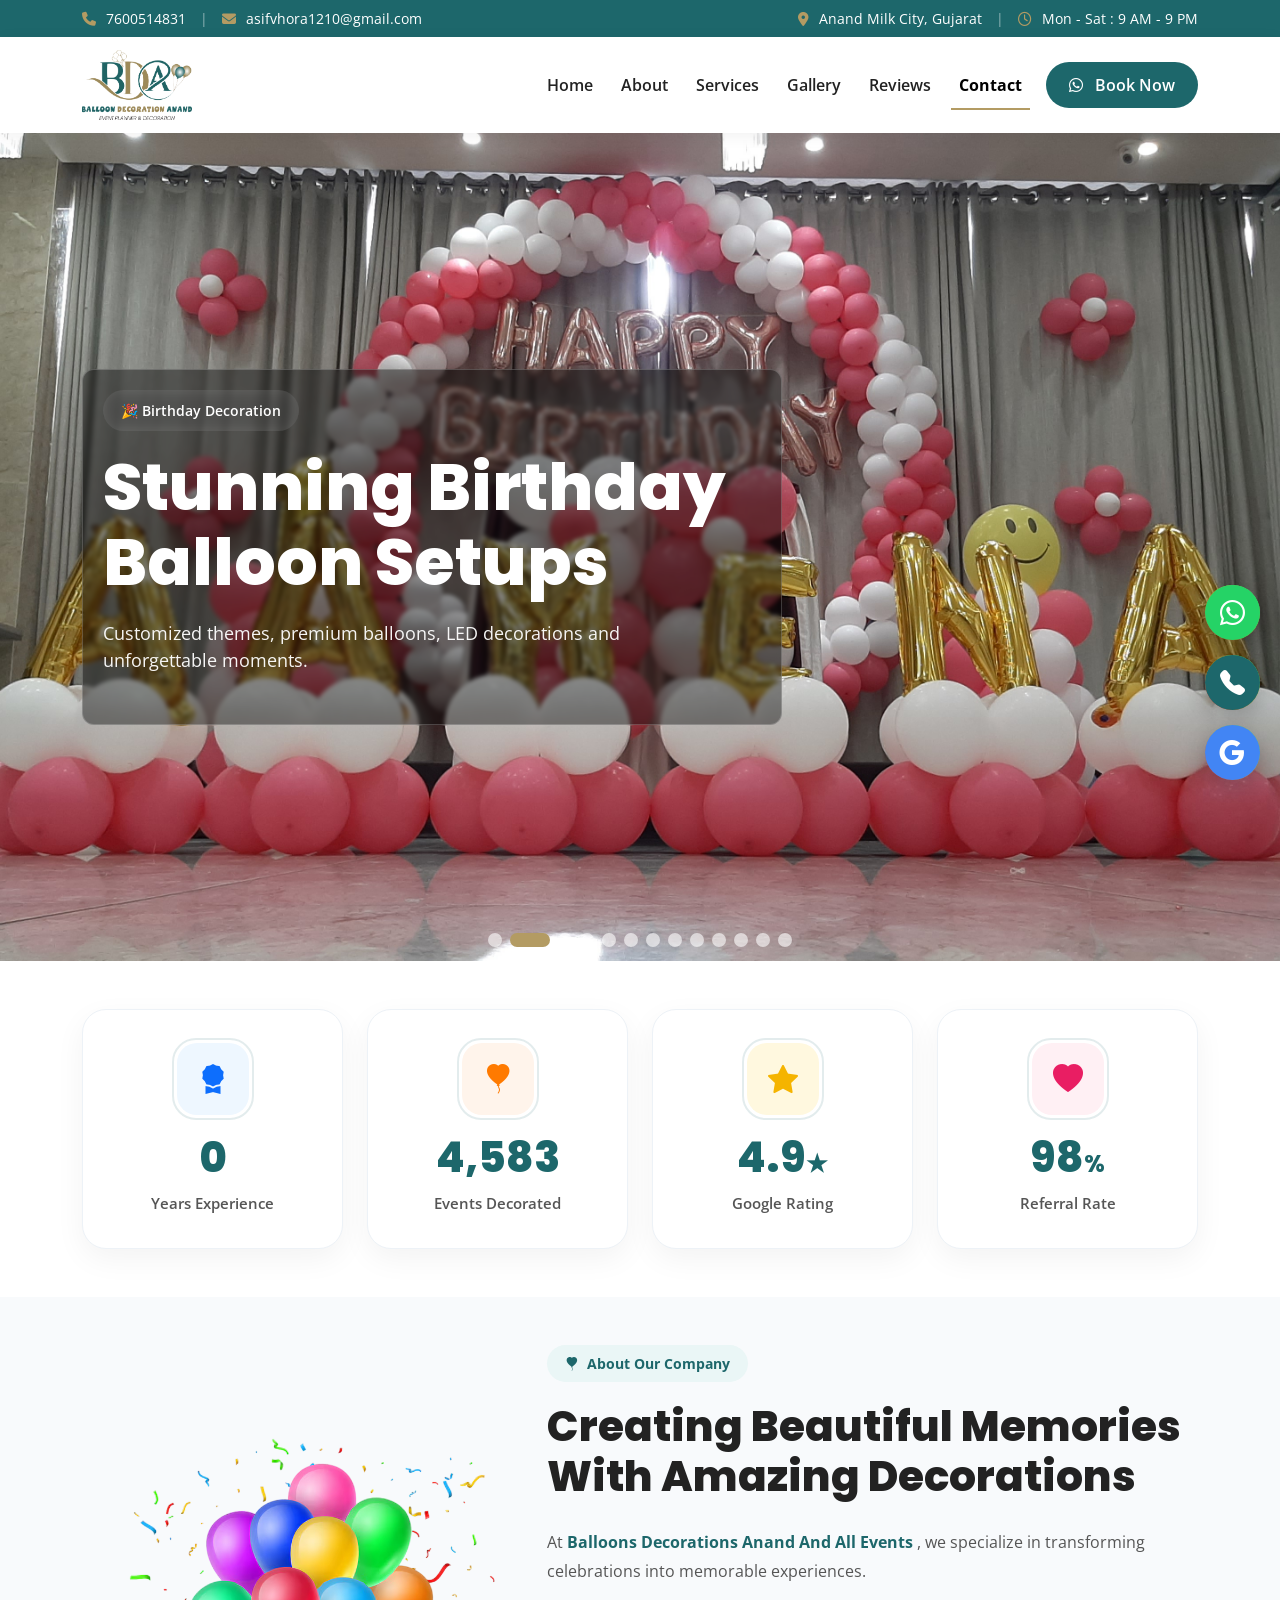
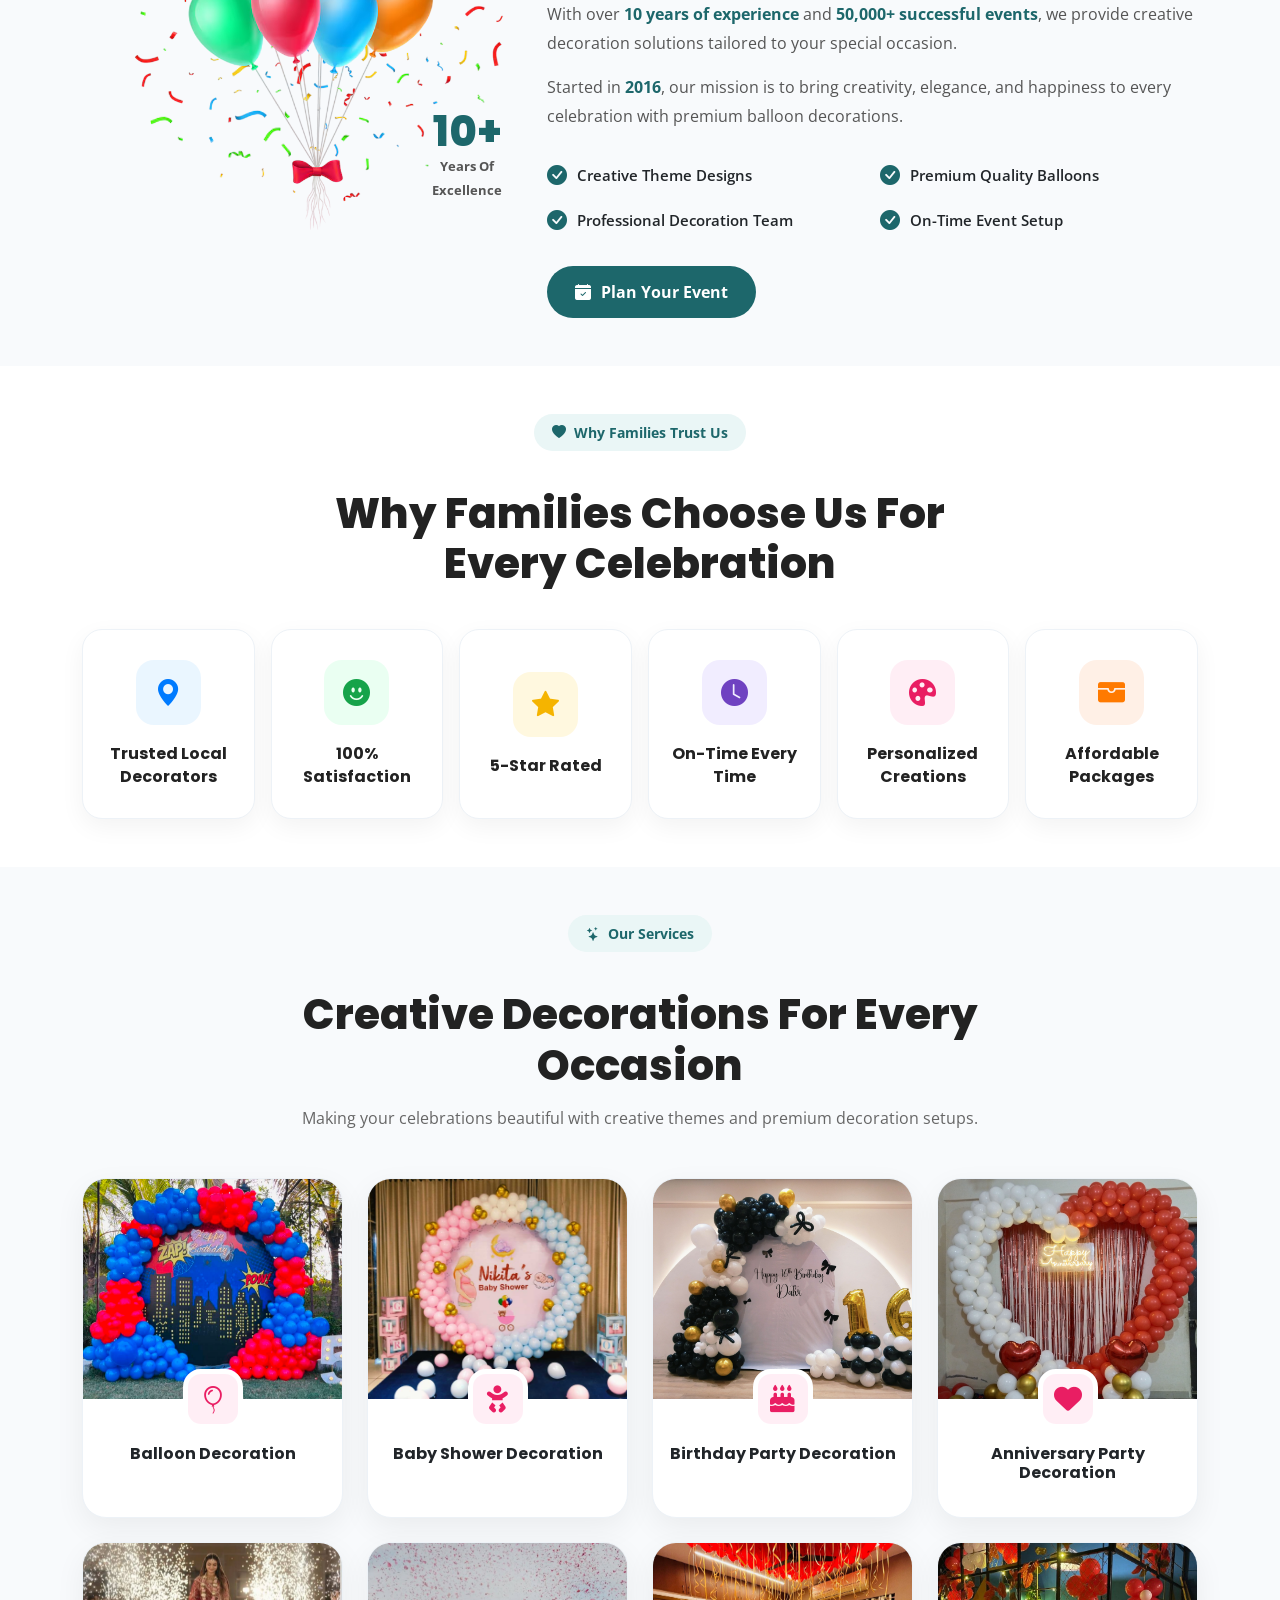
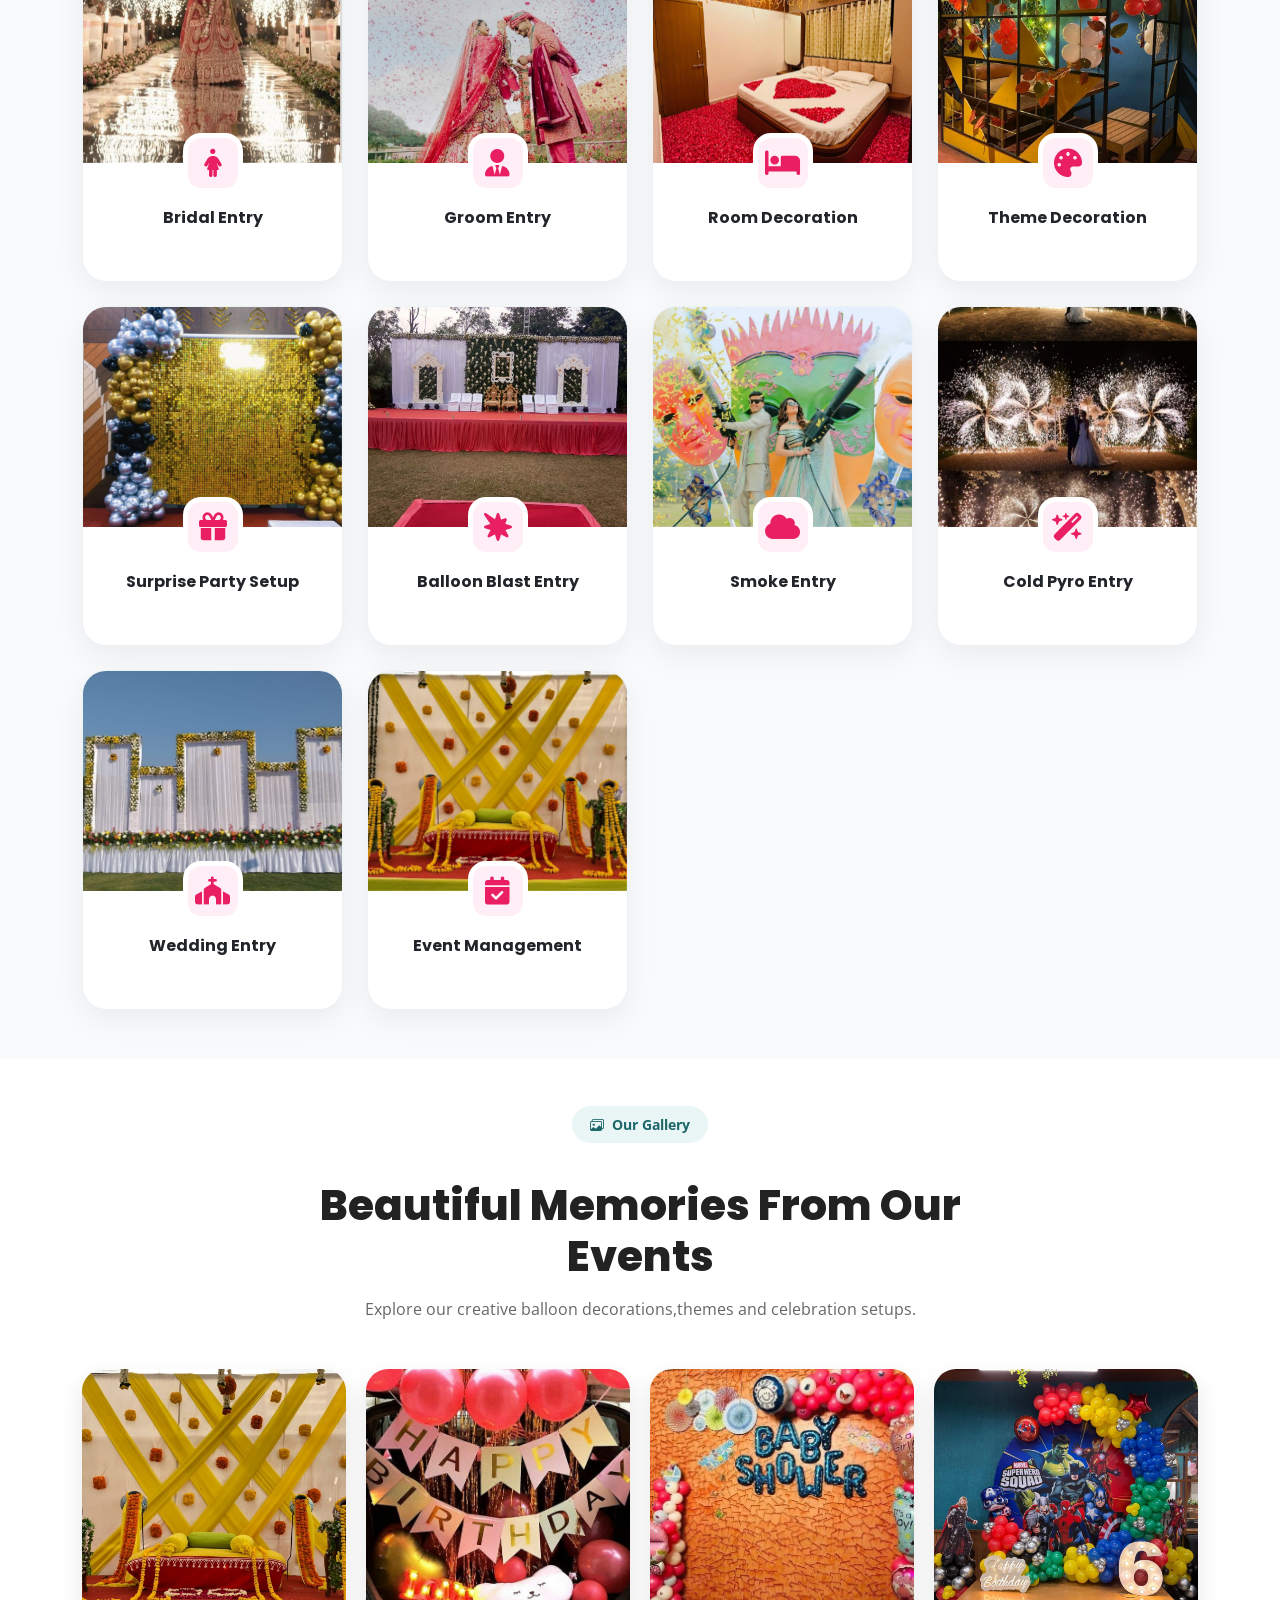
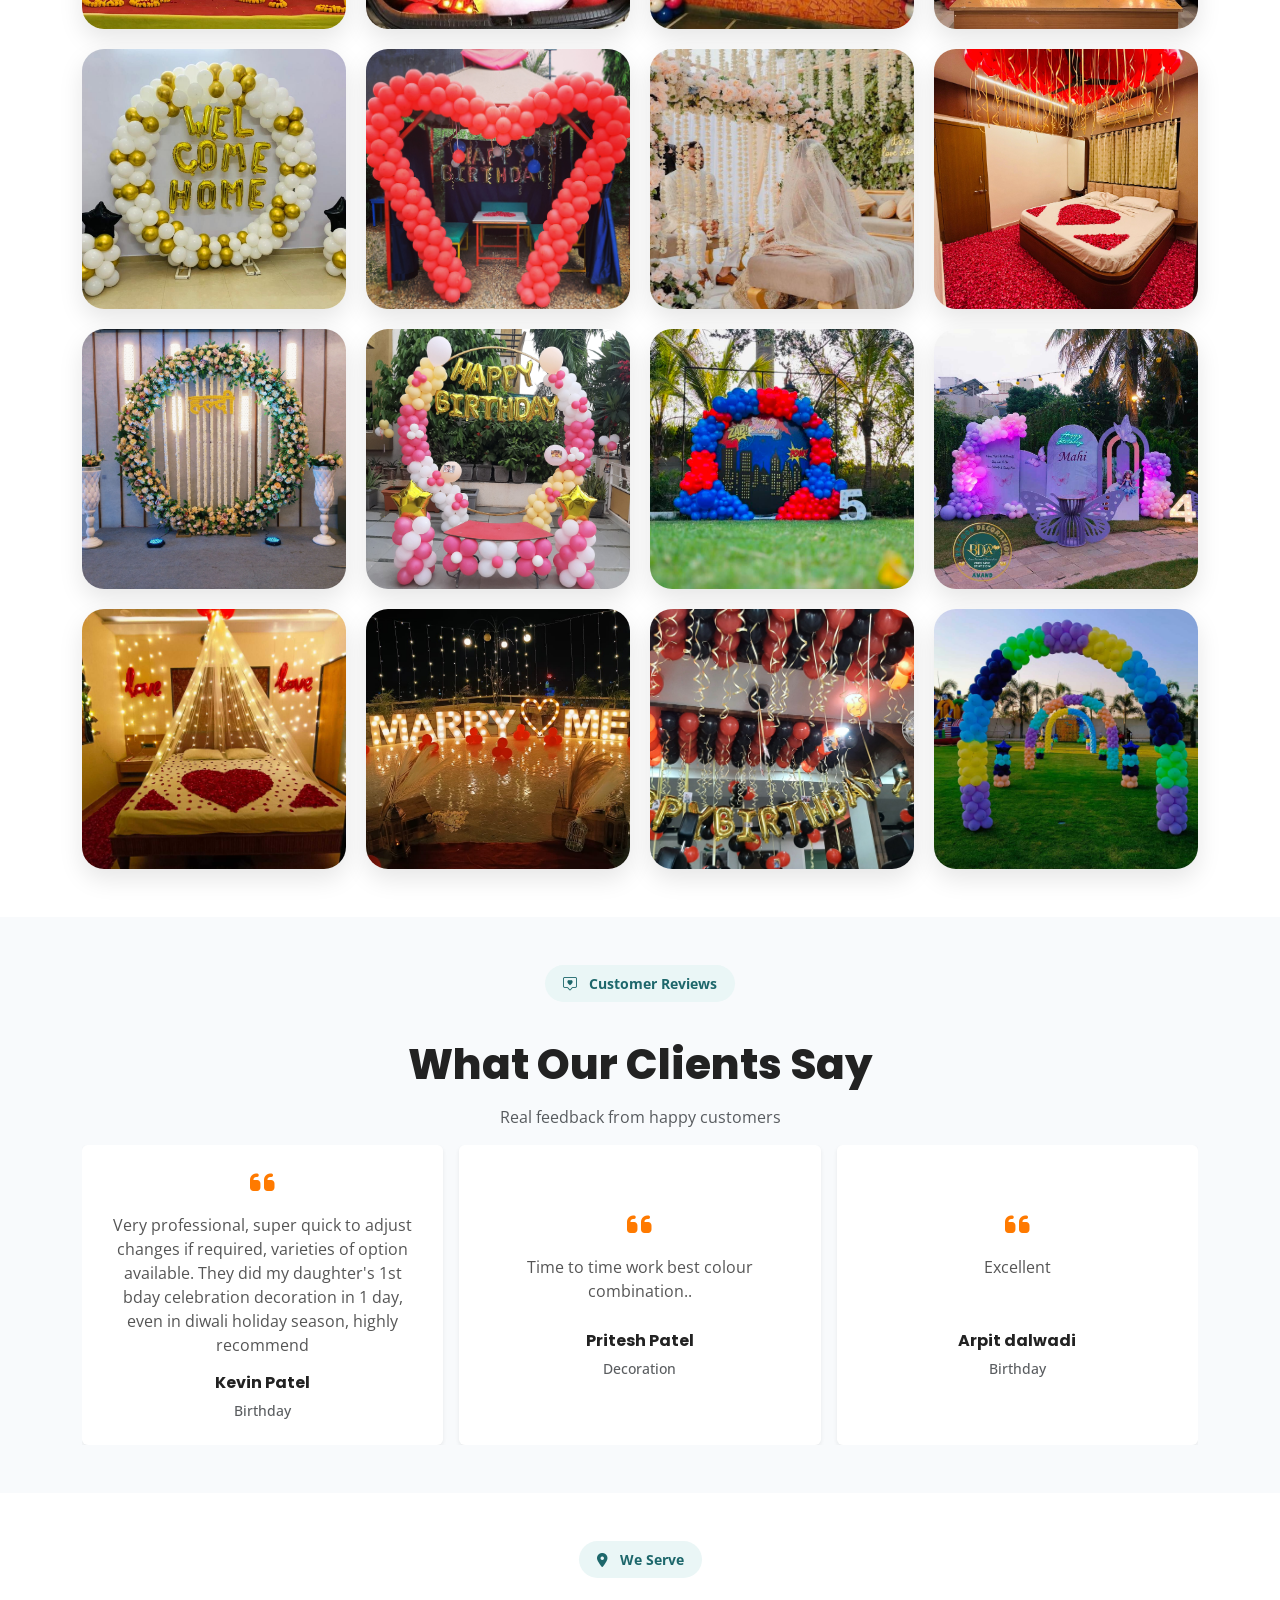
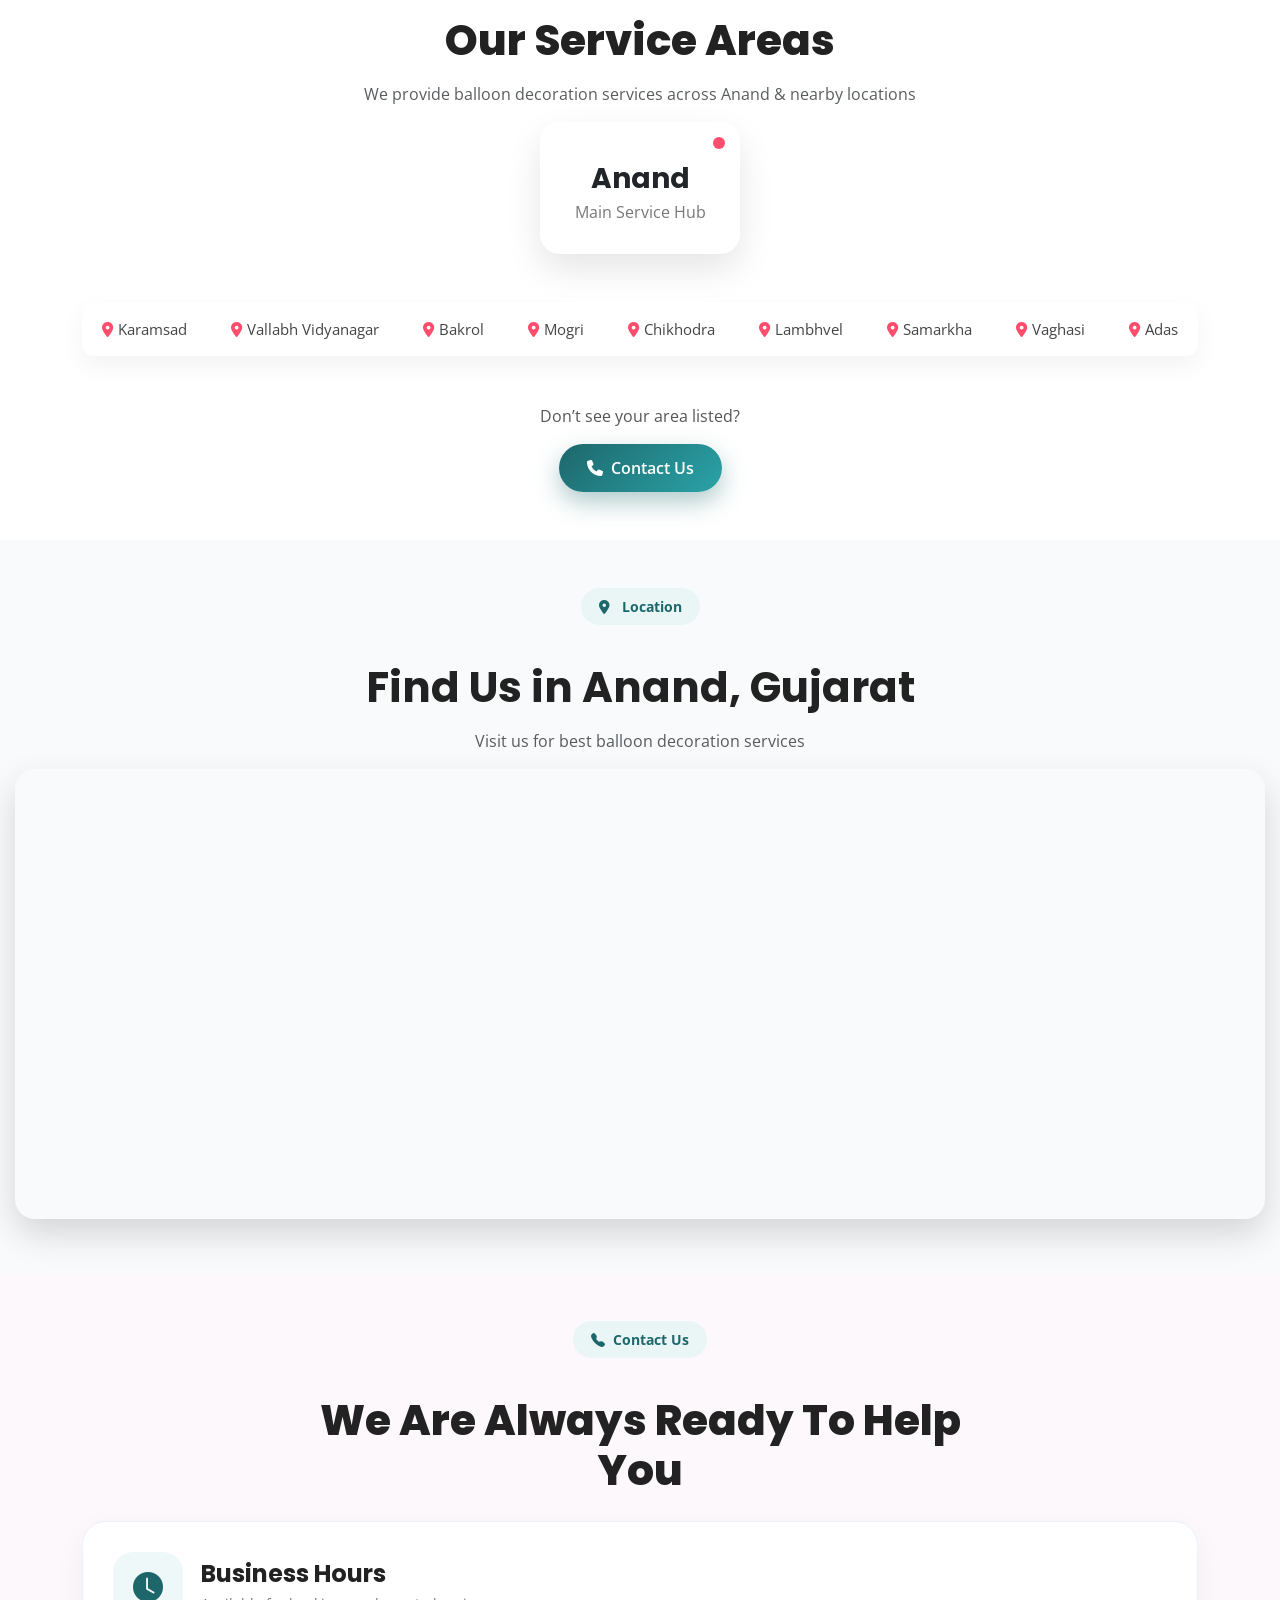
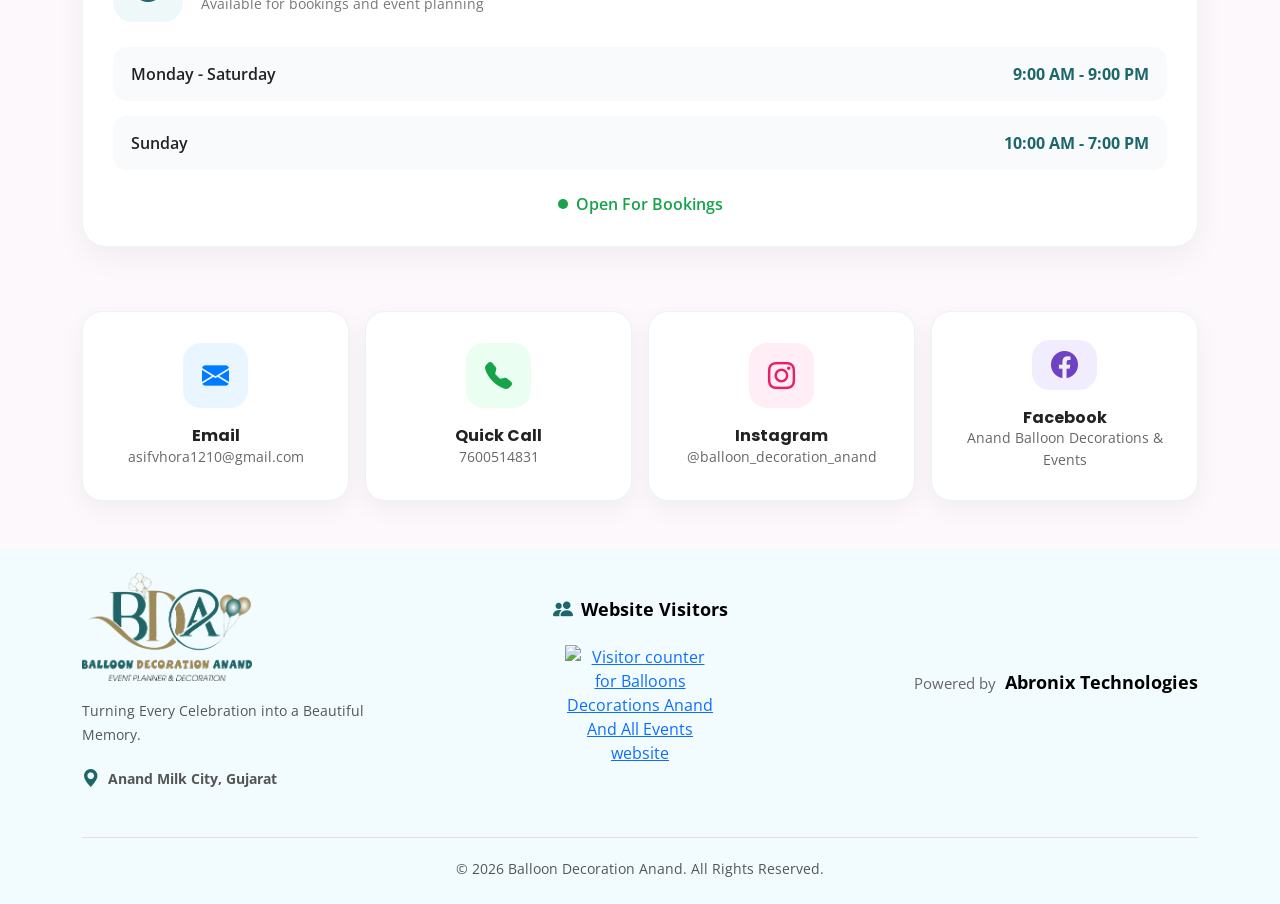
==== index.html @ 7b6928ac "Add files via upload" ====
﻿<!DOCTYPE html>
<html lang="en">
<head>
    <meta charset="UTF-8">
    <meta name="viewport" content="width=device-width, initial-scale=1.0" />

    <!-- ═══════════════════════════════════════
    PRIMARY SEO - BALLOON DECORATION ANAND
    ═══════════════════════════════════════ -->
    <title>Best Balloon Decoration in Anand | Birthday, Wedding, Baby Shower & Event Decor</title>

    <meta name="title" content="Best Balloon Decoration in Anand | Birthday, Wedding & Event Decor Services">
    <meta name="description" content="Looking for balloon decoration in Anand? We provide birthday decoration, wedding decoration, baby shower decoration, bridal entry, groom entry, theme decoration, balloon blast entry, smoke entry, cold pyro entry and complete event setup across Anand, Karamsad, Vallabh Vidyanagar and nearby areas. Affordable and premium packages available.">
    <meta name="keywords" content="balloon decoration Anand, birthday decoration Anand, wedding decoration Anand, anniversary decoration Anand, baby shower decoration Anand, bridal entry decoration Anand, groom entry decoration Anand, event decoration Anand, theme decoration Anand Gujarat, balloon decorators near me, party decoration Anand, balloon blast entry, cold pyro entry Anand, smoke entry decoration, event management Anand, balloon decoration Gujarat">

    <meta name="author" content="Balloons Decorations Anand And All Events">
    <meta name="robots" content="index, follow, max-image-preview:large, max-snippet:-1, max-video-preview:-1">
    <meta name="language" content="English">
    <meta name="revisit-after" content="7 days">
    <meta name="rating" content="general">
    <meta name="copyright" content="Balloons Decorations Anand And All Events">
    <meta name="theme-color" content="#ff4d6d">

    <!-- GEO SEO -->
    <meta name="geo.region" content="IN-GJ">
    <meta name="geo.placename" content="Anand">
    <meta name="geo.position" content="22.5645;72.9289">
    <meta name="ICBM" content="22.5645,72.9289">

    <!-- MOBILE SEO -->
    <meta name="mobile-web-app-capable" content="yes">
    <meta name="apple-mobile-web-app-capable" content="yes">
    <meta name="apple-mobile-web-app-status-bar-style" content="default">

    <!-- GOOGLE SEARCH CONSOLE -->

    <!-- Replace with actual code after verification -->
    <!-- <meta name="google-site-verification" content="YOUR_VERIFICATION_CODE"> -->

    <!-- BING WEBMASTER -->
    <!-- Replace with actual code after verification -->
    <!-- <meta name="msvalidate.01" content="YOUR_BING_VERIFICATION_CODE"> -->

    <!-- CANONICAL -->
    <link rel="canonical" href="https://balloondecorationanand.github.io/landing/">

    <!-- OPEN GRAPH -->
    <meta property="og:type" content="website">
    <meta property="og:site_name" content="Balloons Decorations Anand And All Events">
    <meta property="og:url" content="https://balloondecorationanand.github.io/landing/">
    <meta property="og:title" content="Best Balloon Decoration in Anand | Birthday & Wedding Decor Experts">
    <meta property="og:description" content="Professional balloon decoration services in Anand for birthdays, weddings, baby showers, bridal entries, groom entries, theme decoration and full event management.">
    <meta property="og:image" content="https://balloondecorationanand.github.io/landing/images/og-image.png">
    <meta property="og:image:width" content="1200">
    <meta property="og:image:height" content="630">
    <meta property="og:locale" content="en_IN">

    <!-- TWITTER CARD -->
    <!--<meta name="twitter:card" content="summary_large_image">
    <meta name="twitter:title" content="Balloon Decoration in Anand | Birthday & Wedding Experts">
    <meta name="twitter:description" content="Best balloon decoration services in Anand for birthdays, weddings, baby showers and event decoration.">
    <meta name="twitter:image" content="https://balloondecorationanand.github.io/landing/images/og-image.png">-->

    <!-- ICONS -->
    <link rel="icon" type="image/png" href="images/favicon.ico">
    <link rel="apple-touch-icon" href="images/apple-touch-icon.png">

    <!-- PERFORMANCE -->
    <link rel="preconnect" href="https://fonts.googleapis.com">
    <link rel="preconnect" href="https://fonts.gstatic.com" crossorigin>

    <!-- SITEMAP -->
    <link rel="sitemap" type="application/xml" href="https://balloondecorationanand.github.io/landing/sitemap.xml">

    <!-- LOCAL BUSINESS SCHEMA -->
    <script type="application/ld+json">
    {
        "@context":"https://schema.org",
        "@type":"LocalBusiness",
        "name":"Balloons Decorations Anand And All Events",
        "url":"https://balloondecorationanand.github.io/landing/",
        "logo": "https://balloondecorationanand.github.io/landing/images/logo.png",
        "image":"https://balloondecorationanand.github.io/landing/images/og-image.png",
        "email":"asifvhora1210@gmail.com",
        "telephone":"+91-7600514831",
        "priceRange":"₹₹ Affordable",
        "openingHours":[
        "Mo-Sa 09:00-21:00",
        "Su 10:00-19:00"
        ],
        "currenciesAccepted":"INR",
        "paymentAccepted":"Cash, UPI, Bank Transfer",
        "description":"Professional balloon decoration and event management services in Anand including birthday decoration, wedding decoration, baby shower decoration, bridal entry, groom entry, theme decoration, smoke entry, cold pyro entry and complete event setups.",
        "address":{
        "@type":"PostalAddress",
        "addressLocality":"Anand",
        "addressRegion":"Gujarat",
        "addressCountry":"IN"
        },
        "areaServed":[
        "Anand",
        "Karamsad",
        "Vallabh Vidyanagar",
        "Bakrol",
        "Mogri",
        "Chikhodra",
        "Lambhvel",
        "Samarkha",
        "Vaghasi",
        "Petlad",
        "Borsad",
        "Umreth",
        "Anklav",
        "Khambhat",
        "Vasad"
        ],
        "sameAs":[
        "https://www.instagram.com/balloon_decoration_anand/",
        "https://www.facebook.com/AnandBalloonDecor/"
        ]
      }
    </script>

    <!-- CONTACT POINT SCHEMA -->
    <script type="application/ld+json">
     {
            "@context":"https://schema.org",
            "@type":"ContactPoint",
            "telephone":"+91-7600514831",
            "contactType":"customer service",
            "areaServed":"IN",
            "availableLanguage":[
            "English",
            "Hindi",
            "Gujarati"
        ]
    }
    </script>

    <!-- SERVICE SCHEMA -->
    <script type="application/ld+json">
    {
        "@context":"https://schema.org",
        "@type":"Service",
        "name":"Balloon Decoration Services",
        "serviceType":"Birthday Decoration, Wedding Decoration, Baby Shower Decoration, Anniversary Decoration, Bridal Entry Decoration, Groom Entry Decoration, Theme Decoration, Event Management",
        "provider":{
        "@type":"LocalBusiness",
        "name":"Balloons Decorations Anand And All Events",
        "url":"https://balloondecorationanand.github.io/landing/"
        },
        "description":"Professional balloon decoration and event management services for all occasions."
    }
    </script>

    <!-- WEBSITE SCHEMA -->
    <script type="application/ld+json">
        {
            "@context":"https://schema.org",
            "@type":"WebSite",
            "name":"Balloons Decorations Anand And All Events",
            "url":"https://balloondecorationanand.github.io/landing/",
            "inLanguage":"en-IN",
            "description":"Balloon decoration services in Anand for birthdays, weddings, baby showers, anniversaries and events."
        }
    </script>

    <!-- FAQ SCHEMA -->
    <script type="application/ld+json">
      {
        "@context":"https://schema.org",
        "@type":"FAQPage",
        "mainEntity":[
        {
        "@type":"Question",
        "name":"Do you provide balloon decoration in Anand?",
        "acceptedAnswer":{
        "@type":"Answer",
        "text":"Yes, we provide balloon decoration services in Anand and nearby areas."
        }
        },
        {
        "@type":"Question",
        "name":"Do you provide birthday decoration services?",
        "acceptedAnswer":{
        "@type":"Answer",
        "text":"Yes, we provide customized birthday decoration packages."
        }
        },
        {
        "@type":"Question",
        "name":"Do you provide wedding decoration services?",
        "acceptedAnswer":{
        "@type":"Answer",
        "text":"Yes, we provide wedding decoration, bridal entry, groom entry and theme decoration services."
        }
        },
        {
        "@type":"Question",
        "name":"Do you provide baby shower decoration?",
        "acceptedAnswer":{
        "@type":"Answer",
        "text":"Yes, we provide customized baby shower decoration setups."
        }
        }
        ]
      }
    </script>

    <!-- BREADCRUMB SCHEMA -->
    <script type="application/ld+json">
    {
        "@context":"https://schema.org",
        "@type":"BreadcrumbList",
        "itemListElement":[
        {
        "@type":"ListItem",
        "position":1,
        "name":"Home",
        "item":"https://balloondecorationanand.github.io/landing/"
        }
        ]
    }
    </script>

    <!-- END SEO -->

    <!-- Bootstrap 5.3.3 -->
    <link href="https://cdn.jsdelivr.net/npm/bootstrap@5.3.3/dist/css/bootstrap.min.css" rel="stylesheet">

    <!-- Font Awesome Icon -->
    <link rel="stylesheet" href="https://cdnjs.cloudflare.com/ajax/libs/font-awesome/6.5.2/css/all.min.css">

    <!-- Bootstrap Icon -->
    <link rel="stylesheet" href="https://cdn.jsdelivr.net/npm/bootstrap-icons@1.11.3/font/bootstrap-icons.min.css">

    <!-- Swiper Slider -->
    <link rel="stylesheet" href="https://cdn.jsdelivr.net/npm/swiper@11/swiper-bundle.min.css">

    <!-- Google Fonts -->
    <link href="https://fonts.googleapis.com/css2?family=Open+Sans:wght@400;700&family=Poppins:wght@400;700&display=swap" rel="stylesheet">

    <!-- External Css -->
    <link rel="stylesheet" href="css/stylesheet.css">
</head>

<body>
    <!-- =========================
            TOP BAR
        ========================= -->
    <div class="top-bar py-2" id="home">

        <div class="container">

            <div class="row align-items-center">

                <div class="col-lg-6 text-center text-lg-start mb-1 mb-lg-0">

                    <a href="#" data-bs-toggle="modal" data-bs-target="#callModal"
                        aria-label="Call Balloons Decorations Anand And All Events at 7600514831">
                        <i class="fa-solid fa-phone"></i>
                        7600514831
                    </a>

                    <span class="top-divider">|</span>

                    <a href="mailto:asifvhora1210@gmail.com" aria-label="Send email to Balloons Decorations Anand And All Events at asifvhora1210@gmail.com">
                        <i class="fa-solid fa-envelope"></i>
                        asifvhora1210@gmail.com
                    </a>

                </div>

                <div class="col-lg-6 text-center text-lg-end">

                    <i class="fa-solid fa-location-dot"></i>
                    Anand Milk City, Gujarat

                <span class="top-divider">|</span>
                    <i class="fa-regular fa-clock"></i>
                    Mon - Sat : 9 AM - 9 PM
                </div>

            </div>

        </div>

    </div>

    <!-- =========================
            NAVBAR
        ========================= -->
    <nav class="navbar navbar-expand-lg custom-navbar sticky-top py-2">

        <div class="container">

            <!-- Logo -->
            <a class="navbar-brand" href="#">
                <img src="images/balloons-decorations-anand-and-all-events-logo.png"
                    alt="Balloon Decorations Anand And All Events - Birthday, Wedding, Baby Shower & Party Decoration Services in Anand Gujarat"
                    title="Balloons Decorations Anand And All Events - Professional Event & Balloon Decoration Services in Anand, Gujarat">
            </a>

            <!-- Toggle -->
            <button class="navbar-toggler"
                type="button"
                data-bs-toggle="offcanvas"
                data-bs-target="#mobileSidebar">

                <i class="fa-solid fa-bars"></i>

            </button>

            <!-- Desktop Menu -->
            <div class="collapse navbar-collapse desktop-menu">

                <ul class="navbar-nav ms-auto align-items-center">

                    <li class="nav-item">
                        <a class="nav-link active" href="#home">Home</a>
                    </li>

                    <li class="nav-item">
                        <a class="nav-link" href="#about">About</a>
                    </li>

                    <li class="nav-item">
                        <a class="nav-link" href="#services">Services</a>
                    </li>

                    <li class="nav-item">
                        <a class="nav-link" href="#gallery">Gallery</a>
                    </li>

                    <li class="nav-item">
                        <a class="nav-link" href="#reviews">Reviews</a>
                    </li>

                    <li class="nav-item">
                        <a class="nav-link" href="#contact">Contact</a>
                    </li>

                    <li class="nav-item ms-3">

                        <a href="#"
                            class="btn book-btn" data-bs-toggle="modal" data-bs-target="#bookingModal"
                            aria-label="Book Balloon Decoration Service via WhatsApp with Balloons Decorations Anand And All Events">

                            <i class="fa-brands fa-whatsapp me-2"></i>
                            Book Now

                        </a>

                    </li>

                </ul>

            </div>

        </div>

    </nav>

    <!-- =========================
            MOBILE SIDEBAR
        ========================= -->
    <div class="offcanvas offcanvas-end"
        tabindex="-1"
        id="mobileSidebar">

        <div class="offcanvas-header border-bottom bg-light">

            <img src="images/balloons-decorations-anand-and-all-events-logo.png"
                class="mobile-logo"
                alt="Balloon Decorations Anand And All Events - Birthday, Wedding, Baby Shower & Party Decoration Services in Anand Gujarat"
                title="Balloons Decorations Anand And All Events - Professional Event & Balloon Decoration Services in Anand, Gujarat">

            <button type="button"
                class="btn-close"
                data-bs-dismiss="offcanvas">
            </button>

        </div>

        <div class="offcanvas-body">

            <div class="mobile-menu">

                <a href="#home">
                    <i class="bi bi-house-door-fill"></i>
                    Home
                </a>

                <a href="#about">
                    <i class="bi bi-info-circle-fill"></i>
                    About Us
                </a>

                <a href="#why-us">
                    <i class="bi bi-rocket-takeoff-fill"></i>
                    Why-Us
                </a>

                <a href="#services">
                    <i class="bi bi-stars"></i>
                    Services
                </a>

                <a href="#gallery">
                    <i class="bi bi-images"></i>
                    Gallery
                </a>

                <a href="#reviews">
                    <i class="bi bi-chat-heart-fill"></i>
                    Reviews
                </a>

                <a href="#service-area">
                    <i class="bi bi-geo-alt-fill"></i>
                    Areas We Serve
                </a>

                <a href="#map">
                    <i class="bi bi-map-fill"></i>
                    Google Map
                </a>

                <a href="#contact">
                    <i class="bi bi-headset"></i>
                    Contact
                </a>

            </div>

            <hr>

            <div class="sidebar-actions mt-3">

                <a href="#" class="action-icon call-action" data-bs-toggle="modal" data-bs-target="#callModal"
                    aria-label="Call Balloons Decorations Anand And All Events for booking">
                    <i class="fa-solid fa-phone-volume"></i>
                </a>

                <a href="#" class="action-icon whatsapp-action" data-bs-toggle="modal" data-bs-target="#whatsappModal"
                    aria-label="Chat on WhatsApp with Balloons Decorations Anand And All Events for booking">
                    <i class="fa-brands fa-whatsapp"></i>
                </a>

            </div>

        </div>

    </div>

    <!-- =========================
            HERO-SECTION
        ========================= -->
    <section class="hero-section" id="hero">

        <div class="swiper heroSlider">

            <div class="swiper-wrapper">

                <!-- Slide 0 -->
                <div class="swiper-slide">

                    <div class="hero-slide"
                        style="background-image: url('assets/slider/0.jpg');">

                        <div class="hero-overlay"></div>

                        <div class="container">

                            <div class="hero-content">

                                <span class="hero-badge">🎈 Premium Balloon Decoration
                                </span>

                                <h1>Turning Every Celebration Into
                                A Beautiful Memory
                                </h1>

                                <p>
                                    Birthday, Anniversary, Baby Shower,
                                Welcome Baby & Special Event Decorations
                                in Anand & Nearby Areas.
                                </p>

                                <div class="hero-buttons">

                                    <a href="#"
                                        class="btn-whatsapp" data-bs-toggle="modal" data-bs-target="#whatsappModal" rel="noopener noreferrer"
                                        aria-label="Book decoration service on WhatsApp with Balloons Decorations Anand And All Events">

                                        <i class="fa-brands fa-whatsapp"></i>
                                        Book Now

                                    </a>

                                    <a href="#"
                                        class="btn-call" data-bs-toggle="modal" data-bs-target="#callModal" aria-label="Call Balloons Decorations Anand And All Events for booking">

                                        <i class="fa-solid fa-phone"></i>
                                        Call Now

                                    </a>

                                </div>

                            </div>

                        </div>

                    </div>

                </div>

                <!-- Slide 1 -->
                <div class="swiper-slide">

                    <div class="hero-slide"
                        style="background-image: url('assets/slider/1.jpg');">

                        <div class="hero-overlay"></div>

                        <div class="container">

                            <div class="hero-content">

                                <span class="hero-badge">🎉 Birthday Decoration
                                </span>

                                <h1>Stunning Birthday Balloon Setups
                                </h1>

                                <p>
                                    Customized themes, premium balloons,
                                LED decorations and unforgettable moments.
                                </p>

                            </div>

                        </div>

                    </div>

                </div>

                <!-- Slide 2 -->
                <div class="swiper-slide">

                    <div class="hero-slide"
                        style="background-image: url('assets/slider/2.jpg');">

                        <div class="hero-overlay"></div>

                        <div class="container">

                            <div class="hero-content">

                                <span class="hero-badge">💍 Wedding & Anniversary
                                </span>

                                <h1>Elegant Decoration For Special Moments
                                </h1>

                                <p>
                                    Creating magical event experiences
                                with creativity and perfection.
                                </p>

                            </div>

                        </div>

                    </div>

                </div>

                <!-- Slide 3 -->
                <div class="swiper-slide">

                    <div class="hero-slide"
                        style="background-image: url('assets/slider/3.jpg');">

                        <div class="hero-overlay"></div>

                        <div class="container">

                            <div class="hero-content">

                                <span class="hero-badge">✨ Welcome</span>

                                <h1>Beautiful Decorations For Every Event</h1>

                                <p>
                                    Professional event decoration and planning services tailored to your special occasions.
                                </p>

                            </div>

                        </div>

                    </div>

                </div>

                <!-- Slide 4 -->
                <div class="swiper-slide">

                    <div class="hero-slide"
                        style="background-image: url('assets/slider/4.jpg');">

                        <div class="hero-overlay"></div>

                        <div class="container">

                            <div class="hero-content">

                                <span class="hero-badge">🌟 Professional Event Decoration</span>

                                <h1>Making Every Celebration Extraordinary</h1>

                                <p>
                                    Expert decoration and event styling services designed to create memorable experiences for every occasion.
                                </p>

                            </div>

                        </div>

                    </div>

                </div>

                <!-- Slide 5 -->
                <div class="swiper-slide">

                    <div class="hero-slide"
                        style="background-image: url('assets/slider/5.jpg');">

                        <div class="hero-overlay"></div>

                        <div class="container">

                            <div class="hero-content">

                                <span class="hero-badge">✨ Premium Event Services</span>

                                <h1>Creating Memorable Experiences For Every Occasion</h1>

                                <p>
                                    Transforming your ideas into beautifully crafted events with creativity, elegance, and attention to detail.
                                </p>

                            </div>

                        </div>

                    </div>

                </div>

                <!-- Slide 6 -->
                <div class="swiper-slide">

                    <div class="hero-slide"
                        style="background-image: url('assets/slider/6.jpg');">

                        <div class="hero-overlay"></div>

                        <div class="container">

                            <div class="hero-content">

                                <span class="hero-badge">✨ Crafting Exceptional Events</span>

                                <h1>Every Celebration Deserves Something Special</h1>

                                <p>
                                    We design stunning event experiences that turn ordinary moments into unforgettable memories.
                                </p>

                            </div>

                        </div>

                    </div>

                </div>

                <!-- Slide 7 -->
                <div class="swiper-slide">

                    <div class="hero-slide"
                        style="background-image: url('assets/slider/7.jpg');">

                        <div class="hero-overlay"></div>

                        <div class="container">

                            <div class="hero-content">

                                <span class="hero-badge">🎊 Event Design & Decoration</span>

                                <h1>Where Beautiful Moments Begin</h1>

                                <p>
                                    Bringing creativity, elegance, and attention to detail to every event we create.
                                </p>

                            </div>

                        </div>

                    </div>

                </div>

                <!-- Slide 8 -->
                <div class="swiper-slide">

                    <div class="hero-slide"
                        style="background-image: url('assets/slider/8.jpg');">

                        <div class="hero-overlay"></div>

                        <div class="container">

                            <div class="hero-content">

                                <span class="hero-badge">🌟 Celebrate In Style</span>

                                <h1>Creating Moments That Last Forever</h1>

                                <p>
                                    From concept to completion, we make every occasion remarkable and memorable.
                                </p>

                            </div>

                        </div>

                    </div>

                </div>

                <!-- Slide 9 -->
                <div class="swiper-slide">

                    <div class="hero-slide"
                        style="background-image: url('assets/slider/9.jpg');">

                        <div class="hero-overlay"></div>

                        <div class="container">

                            <div class="hero-content">

                                <span class="hero-badge">🎉 Making Events Extraordinary</span>

                                <h1>Designed To Impress, Crafted To Remember</h1>

                                <p>
                                    Elegant decorations and thoughtful planning for celebrations of every kind.
                                </p>

                            </div>

                        </div>

                    </div>

                </div>

                <!-- Slide 10 -->
                <div class="swiper-slide">

                    <div class="hero-slide"
                        style="background-image: url('assets/slider/10.jpg');">

                        <div class="hero-overlay"></div>

                        <div class="container">

                            <div class="hero-content">
                                <span class="hero-badge">🌟 Luxury Event Design</span>

                                <h1>Crafting Experiences That Leave a Lasting Impression</h1>

                                <p>
                                    Bespoke decorations and curated planning for weddings, parties, and corporate events.
                                </p>
                            </div>

                        </div>

                    </div>

                </div>

                <!-- Slide A -->
                <div class="swiper-slide">

                    <div class="hero-slide"
                        style="background-image: url('assets/slider/A.jpeg');">

                        <div class="hero-overlay"></div>

                        <div class="container">

                            <div class="hero-content">
                                <span class="hero-badge">💎 Signature Event Experiences</span>

                                <h1>Every Detail Designed to Inspire</h1>

                                <p>
                                    From intimate celebrations to grand occasions, we create beautifully styled events that reflect your vision and exceed expectations.
                                </p>
                            </div>

                        </div>

                    </div>

                </div>

                <!-- Slide B -->
                <div class="swiper-slide">

                    <div class="hero-slide"
                        style="background-image: url('assets/slider/B.jpeg');">

                        <div class="hero-overlay"></div>

                        <div class="container">

                            <div class="hero-content">
                                <span class="hero-badge">✨ Premium Event Styling</span>

                                <h1>Transforming Celebrations Into Unforgettable Moments</h1>

                                <p>
                                    Elegant event design, personalized décor, and seamless planning tailored to weddings, social gatherings, and corporate occasions.
                                </p>
                            </div>

                        </div>

                    </div>

                </div>

            </div>

            <!-- Bullets Only -->
            <div class="swiper-pagination"></div>
        </div>

    </section>

    <!-- =========================
            STATS-SECTION
        ========================= -->
    <section class="stats-section py-5">

        <div class="container">

            <div class="row g-4">

                <!-- Card 1 -->
                <div class="col-lg-3 col-md-6">

                    <div class="stats-card">

                        <div class="stats-icon experience-icon">
                            <i class="bi bi-award-fill"></i>
                        </div>

                        <h3 class="counter" data-target="10">0</h3>

                        <p>Years Experience</p>

                    </div>

                </div>

                <!-- Card 2 -->
                <div class="col-lg-3 col-md-6">

                    <div class="stats-card">

                        <div class="stats-icon event-icon">
                            <i class="bi bi-balloon-heart-fill"></i>
                        </div>

                        <h3 class="counter" data-target="50000">0</h3>

                        <p>Events Decorated</p>

                    </div>

                </div>

                <!-- Card 3 -->
                <div class="col-lg-3 col-md-6">

                    <div class="stats-card">

                        <div class="stats-icon rating-icon">
                            <i class="bi bi-star-fill"></i>
                        </div>

                        <h3>4.9<span>★</span></h3>

                        <p>Google Rating</p>

                    </div>

                </div>

                <!-- Card 4 -->
                <div class="col-lg-3 col-md-6">

                    <div class="stats-card">

                        <div class="stats-icon referral-icon">
                            <i class="bi bi-heart-fill"></i>
                        </div>

                        <h3>98<span>%</span></h3>

                        <p>Referral Rate</p>

                    </div>

                </div>

            </div>

        </div>

    </section>

    <!-- =========================
            ABOUT-SECTION
        ========================= -->
    <section class="about-section py-5" id="about">

        <div class="container">

            <div class="row align-items-center gx-0 gy-5">

                <!-- Left Balloon Image -->

                <div class="col-lg-5">

                    <div class="about-balloon-box">

                        <img src="assets/balloons.png"
                            alt="Balloons Decorations Anand And All Events - Balloon Decoration for Birthday, Wedding & Party Events in Anand Gujarat"
                            class="about-balloon-img">

                        <div class="experience-badge">

                            <h3>10+
                            </h3>

                            <span>Years Of<br>
                                Excellence
                            </span>

                        </div>

                    </div>

                </div>


                <!-- Right Content -->

                <div class="col-lg-7">

                    <div class="about-content">


                        <span class="section-tag">
                            <i class="bi bi-balloon-heart-fill"></i>
                            About Our Company
                        </span>

                        <h2>Creating Beautiful Memories
                        With Amazing Decorations
                        </h2>

                        <p>
                            At <strong>Balloons Decorations Anand And All Events
                            </strong>,
                        we specialize in transforming celebrations
                        into memorable experiences.
                        </p>

                        <p>
                            With over <strong>10 years of experience</strong>
                            and <strong>50,000+ successful events</strong>,
                        we provide creative decoration solutions
                        tailored to your special occasion.
                        </p>

                        <p>
                            Started in <strong>2016</strong>,
                        our mission is to bring creativity,
                        elegance, and happiness to every celebration
                        with premium balloon decorations.
                        </p>

                        <div class="about-features">

                            <div class="feature-item">

                                <i class="bi bi-check-circle-fill"></i>

                                <span>Creative Theme Designs
                                </span>

                            </div>

                            <div class="feature-item">

                                <i class="bi bi-check-circle-fill"></i>

                                <span>Premium Quality Balloons
                                </span>

                            </div>

                            <div class="feature-item">

                                <i class="bi bi-check-circle-fill"></i>

                                <span>Professional Decoration Team
                                </span>

                            </div>

                            <div class="feature-item">

                                <i class="bi bi-check-circle-fill"></i>

                                <span>On-Time Event Setup
                                </span>

                            </div>

                        </div>

                        <a href="#"
                            class="about-btn" data-bs-toggle="modal" data-bs-target="#bookingModal"
                            aria-label="Plan your event with Balloons Decorations Anand And All Events via WhatsApp">

                            <i class="bi bi-calendar-check-fill"></i>
                            Plan Your Event

                        </a>

                    </div>

                </div>

            </div>

        </div>

    </section>

    <!-- =========================
            TRUST-SECTION
        ========================= -->
    <section class="trust-section py-5" id="why-us">

        <div class="container">

            <div class="section-heading text-center">

                <span class="section-tag">
                    <i class="bi bi-heart-fill"></i>
                    Why Families Trust Us
                </span>

                <h2>Why Families Choose Us For Every Celebration
                </h2>

            </div>
            <div class="row g-3 mt-4">

                <div class="col-xl-2 col-lg-4 col-md-6 col-6">

                    <div class="trust-card">

                        <div class="trust-icon local-icon">
                            <i class="bi bi-geo-alt-fill"></i>
                        </div>

                        <h4>Trusted Local Decorators
                        </h4>

                    </div>

                </div>

                <div class="col-xl-2 col-lg-4 col-md-6 col-6">

                    <div class="trust-card">

                        <div class="trust-icon satisfaction-icon">
                            <i class="bi bi-emoji-smile-fill"></i>
                        </div>

                        <h4>100% Satisfaction
                        </h4>

                    </div>

                </div>

                <div class="col-xl-2 col-lg-4 col-md-6 col-6">

                    <div class="trust-card">

                        <div class="trust-icon rating-icon">
                            <i class="bi bi-star-fill"></i>
                        </div>

                        <h4>5-Star Rated
                        </h4>

                    </div>

                </div>

                <div class="col-xl-2 col-lg-4 col-md-6 col-6">

                    <div class="trust-card">

                        <div class="trust-icon time-icon">
                            <i class="bi bi-clock-fill"></i>
                        </div>

                        <h4>On-Time Every Time
                        </h4>

                    </div>

                </div>

                <div class="col-xl-2 col-lg-4 col-md-6 col-6">

                    <div class="trust-card">

                        <div class="trust-icon creative-icon">
                            <i class="bi bi-palette-fill"></i>
                        </div>

                        <h4>Personalized Creations
                        </h4>

                    </div>

                </div>

                <div class="col-xl-2 col-lg-4 col-md-6 col-6">

                    <div class="trust-card">

                        <div class="trust-icon affordable-icon">
                            <i class="bi bi-wallet-fill"></i>
                        </div>

                        <h4>Affordable Packages
                        </h4>

                    </div>

                </div>


            </div>

        </div>

    </section>

    <!-- =========================
            SERVICES-SECTION
        ========================= -->
    <section class="services-section py-5" id="services">

        <div class="container">

            <div class="section-heading text-center">

                <span class="section-tag">
                    <i class="bi bi-stars"></i>
                    Our Services
                </span>

                <h2>Creative Decorations For Every Occasion
                </h2>

                <p>
                    Making your celebrations beautiful with
            creative themes and premium decoration setups.
                </p>

            </div>

            <div class="row g-4 mt-4">

                <!-- 1 Balloon Decoration -->
                <div class="col-xl-3 col-lg-4 col-md-6">

                    <div class="service-card">
                        <!--Swiper Slider-->
                        <div class="swiper service-slider">

                            <div class="swiper-wrapper">

                                <div class="swiper-slide">

                                    <img class="service-image"
                                        src="assets/services/balloon-decoration-1.jpg"
                                        alt="Beautiful birthday balloon decoration setup by Balloons Decorations Anand And All Events for party events in Anand Gujarat">
                                </div>

                                <div class="swiper-slide">

                                    <img class="service-image"
                                        src="assets/services/balloon-decoration-2.jpg"
                                        alt="Beautiful birthday balloon decoration setup by Balloons Decorations Anand And All Events for party events in Anand Gujarat">
                                </div>

                                <div class="swiper-slide">

                                    <img class="service-image"
                                        src="assets/services/balloon-decoration-3.jpg"
                                        alt="Beautiful birthday balloon decoration setup by Balloons Decorations Anand And All Events for party events in Anand Gujarat">
                                </div>
                            </div>

                        </div>


                        <div class="service-content">

                            <div class="service-icon">

                                <i class="bi bi-balloon"></i>

                            </div>


                            <h4>Balloon Decoration
                            </h4>

                        </div>


                    </div>

                </div>

                <!-- 2 Baby Shower Decoration -->
                <div class="col-xl-3 col-lg-4 col-md-6">

                    <div class="service-card">

                        <img class="service-image"
                            src="assets/services/baby-shower-decoration-1.jpg"
                            alt="Baby shower decoration by Balloons Decorations Anand And All Events in Anand Gujarat - balloon and theme setup for celebration">

                        <div class="service-content">

                            <div class="service-icon">
                                <i class="fa-solid fa-baby"></i>
                            </div>

                            <h4>Baby Shower Decoration
                            </h4>

                        </div>

                    </div>

                </div>

                <!-- 3 Birthday Party Decoration -->
                <div class="col-xl-3 col-lg-4 col-md-6">

                    <div class="service-card">

                        <!--Swiper Slider-->
                        <div class="swiper service-slider">

                            <div class="swiper-wrapper">

                                <div class="swiper-slide">

                                    <img class="service-image"
                                        src="assets/services/birthday-party-decoration-1.jpg"
                                        alt="Birthday party decoration by Balloons Decorations Anand And All Events in Anand Gujarat - balloon, theme and event setup">
                                </div>

                                <div class="swiper-slide">

                                    <img class="service-image"
                                        src="assets/services/birthday-party-decoration-2.jpg"
                                        alt="Birthday party decoration by Balloons Decorations Anand And All Events in Anand Gujarat - balloon, theme and event setup">
                                </div>

                                <div class="swiper-slide">

                                    <img class="service-image"
                                        src="assets/services/birthday-party-decoration-3.jpg"
                                        alt="Birthday party decoration by Balloons Decorations Anand And All Events in Anand Gujarat - balloon, theme and event setup">
                                </div>
                            </div>

                        </div>

                        <div class="service-content">

                            <div class="service-icon">
                                <i class="fa-solid fa-cake-candles"></i>
                            </div>

                            <h4>Birthday Party Decoration
                            </h4>

                        </div>

                    </div>

                </div>

                <!-- 4 Anniversary Party Decoration -->
                <div class="col-xl-3 col-lg-4 col-md-6">

                    <div class="service-card">

                        <img class="service-image"
                            src="assets/services/anniversary-party-decoration-1.jpg" alt="Elegant anniversary party decoration with balloons, flowers and event lighting">


                        <div class="service-content">

                            <div class="service-icon">
                                <i class="fa-solid fa-heart"></i>
                            </div>

                            <h4>Anniversary Party Decoration
                            </h4>

                        </div>

                    </div>

                </div>

                <!-- 5 Bridal Entry -->
                <div class="col-xl-3 col-lg-4 col-md-6">

                    <div class="service-card">

                        <!--Swiper Slider-->
                        <div class="swiper service-slider">

                            <div class="swiper-wrapper">

                                <div class="swiper-slide">

                                    <img class="service-image"
                                        src="assets/services/bridal-entry-1.jpg"
                                        alt="Bridal entry decoration by Balloons Decorations Anand and All Events in Anand Gujarat - wedding entrance, floral decor and event setup">
                                </div>

                                <div class="swiper-slide">

                                    <img class="service-image"
                                        src="assets/services/bridal-entry-2.jpg"
                                        alt="Bridal entry decoration by Balloons Decorations Anand and All Events in Anand Gujarat - wedding entrance, floral decor and event setup">
                                </div>
                            </div>

                        </div>


                        <div class="service-content">

                            <div class="service-icon">
                                <i class="fa-solid fa-person-dress"></i>
                            </div>

                            <h4>Bridal Entry
                            </h4>

                        </div>

                    </div>

                </div>

                <!-- 6 Groom Entry -->
                <div class="col-xl-3 col-lg-4 col-md-6">
                    <div class="service-card">

                        <img class="service-image"
                            src="assets/services/groom-entry-1.jpg"
                            alt="Groom entry decoration by Balloons Decorations Anand and All Events in Anand Gujarat - wedding groom entrance, theme decor and event setup">


                        <div class="service-content">

                            <div class="service-icon">
                                <i class="fa-solid fa-user-tie"></i>
                            </div>

                            <h4>Groom Entry
                            </h4>

                        </div>

                    </div>

                </div>

                <!-- 7 Room Decoration -->
                <div class="col-xl-3 col-lg-4 col-md-6">

                    <div class="service-card">

                        <!--Swiper Slider-->
                        <div class="swiper service-slider">

                            <div class="swiper-wrapper">

                                <div class="swiper-slide">

                                    <img class="service-image"
                                        src="assets/services/room-decoration-1.jpg"
                                        alt="Room decoration by Balloons Decorations Anand and All Events in Anand Gujarat - romantic room setup, balloon decor and event decoration">
                                </div>

                                <div class="swiper-slide">

                                    <img class="service-image"
                                        src="assets/services/room-decoration-2.jpg"
                                        alt="Room decoration by Balloons Decorations Anand and All Events in Anand Gujarat - romantic room setup, balloon decor and event decoration">
                                </div>

                                <div class="swiper-slide">

                                    <img class="service-image"
                                        src="assets/services/room-decoration-3.jpg"
                                        alt="Room decoration by Balloons Decorations Anand and All Events in Anand Gujarat - romantic room setup, balloon decor and event decoration">
                                </div>



                            </div>

                        </div>


                        <div class="service-content">

                            <div class="service-icon">
                                <i class="fa-solid fa-bed"></i>
                            </div>

                            <h4>Room Decoration
                            </h4>

                        </div>

                    </div>

                </div>

                <!-- 8 Theme Decoration -->
                <div class="col-xl-3 col-lg-4 col-md-6">

                    <div class="service-card">

                        <img class="service-image"
                            src="assets/services/theme-decoration-1.jpg"
                            alt="Theme decoration by Balloons Decorations Anand and All Events in Anand Gujarat - creative party theme setup, balloon decor and event decoration">


                        <div class="service-content">

                            <div class="service-icon">
                                <i class="fa-solid fa-palette"></i>
                            </div>

                            <h4>Theme Decoration
                            </h4>

                        </div>

                    </div>

                </div>

                <!-- 9 Surprise Party Setup -->
                <div class="col-xl-3 col-lg-4 col-md-6">

                    <div class="service-card">

                        <!--Swiper Slider-->
                        <div class="swiper service-slider">

                            <div class="swiper-wrapper">

                                <div class="swiper-slide">

                                    <img class="service-image"
                                        src="assets/services/surprise-party-setup-1.jpg"
                                        alt="Surprise party setup by Balloons Decorations Anand And All Events in Anand Gujarat - balloon decoration for birthday and special celebration surprise">
                                </div>

                                <div class="swiper-slide">

                                    <img class="service-image"
                                        src="assets/services/surprise-party-setup-2.jpg"
                                        alt="Surprise party setup by Balloons Decorations Anand And All Events in Anand Gujarat - balloon decoration for birthday and special celebration surprise">
                                </div>

                                <div class="swiper-slide">

                                    <img class="service-image"
                                        src="assets/services/surprise-party-setup-3.jpg"
                                        alt="Surprise party setup by Balloons Decorations Anand And All Events in Anand Gujarat - balloon decoration for birthday and special celebration surprise">
                                </div>



                            </div>

                        </div>

                        <div class="service-content">

                            <div class="service-icon">
                                <i class="fa-solid fa-gift"></i>
                            </div>

                            <h4>Surprise Party Setup
                            </h4>

                        </div>

                    </div>

                </div>

                <!-- 10 Balloon Blast Entry -->
                <div class="col-xl-3 col-lg-4 col-md-6">

                    <div class="service-card">

                        <img class="service-image"
                            src="assets/services/balloon-blast-entry-1.jpg"
                            alt="Exciting balloon blast entry decoration by Balloons Decorations Anand And All Events for birthday and special events in Anand Gujarat with surprise entrance setup">

                        <div class="service-content">

                            <div class="service-icon">
                                <i class="fa-solid fa-burst"></i>
                            </div>

                            <h4>Balloon Blast Entry
                            </h4>

                        </div>

                    </div>

                </div>

                <!-- 11 Smoke Entry -->
                <div class="col-xl-3 col-lg-4 col-md-6">

                    <div class="service-card">

                        <div class="swiper service-slider">

                            <div class="swiper-wrapper">

                                <div class="swiper-slide">

                                    <img class="service-image"
                                        src="assets/services/smoke-entry-1.jpg"
                                        alt="Smoke entry decoration by Balloons Decorations Anand and All Events in Anand Gujarat - wedding smoke effect, grand entry setup and event decoration">
                                </div>

                                <div class="swiper-slide">

                                    <img class="service-image"
                                        src="assets/services/smoke-entry-2.jpg"
                                        alt="Smoke entry decoration by Balloons Decorations Anand and All Events in Anand Gujarat - wedding smoke effect, grand entry setup and event decoration">
                                </div>

                            </div>

                        </div>

                        <div class="service-content">

                            <div class="service-icon">
                                <i class="fa-solid fa-cloud"></i>
                            </div>

                            <h4>Smoke Entry
                            </h4>

                        </div>

                    </div>

                </div>

                <!-- 12 Cold Pyro Entry -->
                <div class="col-xl-3 col-lg-4 col-md-6">

                    <div class="service-card">

                        <img class="service-image"
                            src="assets/services/cold-pyro-entry-1.jpg"
                            alt="Cold pyro entry decoration by Balloons Decorations Anand and All Events in Anand Gujarat - wedding cold pyro effects, grand entry setup and event decor">


                        <div class="service-content">

                            <div class="service-icon">
                                <i class="fa-solid fa-wand-magic-sparkles"></i>
                            </div>

                            <h4>Cold Pyro Entry
                            </h4>

                        </div>

                    </div>

                </div>

                <!-- 13 Wedding Entry -->
                <div class="col-xl-3 col-lg-4 col-md-6">

                    <div class="service-card">

                        <!--Swiper Slider-->
                        <div class="swiper service-slider">

                            <div class="swiper-wrapper">

                                <div class="swiper-slide">

                                    <img class="service-image"
                                        src="assets/services/wedding-entry-1.jpg"
                                        alt="Grand wedding entry decoration by Balloons Decorations Anand And All Events for bride and groom entrance with balloons and elegant setup in Anand Gujarat">
                                </div>

                                <div class="swiper-slide">

                                    <img class="service-image"
                                        src="assets/services/wedding-entry-2.jpg"
                                        alt="Surprise party setup by Balloons Decorations Anand And All Events in Anand Gujarat - balloon decoration for birthday and special celebration surprise">
                                </div>

                            </div>

                        </div>

                        <div class="service-content">

                            <div class="service-icon">
                                <i class="fa-solid fa-church"></i>
                            </div>

                            <h4>Wedding Entry
                            </h4>

                        </div>

                    </div>

                </div>

                <!-- 14 Event Management -->
                <div class="col-xl-3 col-lg-4 col-md-6">

                    <div class="service-card">

                        <!--Swiper Slider-->
                        <div class="swiper service-slider">

                            <div class="swiper-wrapper">

                                <div class="swiper-slide">

                                    <img class="service-image"
                                        src="assets/services/event-management-1.jpg"
                                        alt="Professional event management by Balloons Decorations Anand And All Events for Haldi, Akika, wedding and cultural ceremonies with decoration services in Anand Gujarat">
                                </div>

                                <div class="swiper-slide">

                                    <img class="service-image"
                                        src="assets/services/event-management-2.jpg"
                                        alt="Professional event management by Balloons Decorations Anand And All Events for Haldi, Akika, wedding and cultural ceremonies with decoration services in Anand Gujarat">
                                </div>

                                <div class="swiper-slide">

                                    <img class="service-image"
                                        src="assets/services/event-management-3.jpg"
                                        alt="Professional event management by Balloons Decorations Anand And All Events for Haldi, Akika, wedding and cultural ceremonies with decoration services in Anand Gujarat">
                                </div>

                                <div class="swiper-slide">

                                    <img class="service-image"
                                        src="assets/services/event-management-4.jpg"
                                        alt="Professional event management by Balloons Decorations Anand And All Events for Haldi, Akika, wedding and cultural ceremonies with decoration services in Anand Gujarat">
                                </div>

                            </div>

                        </div>

                        <div class="service-content">

                            <div class="service-icon">
                                <i class="fa-solid fa-calendar-check"></i>
                            </div>

                            <h4>Event Management
                            </h4>

                        </div>

                    </div>

                </div>

            </div>

        </div>

    </section>

    <!-- =========================
            GALLERY-SECTION
        ========================= -->
    <section class="gallery-section py-5" id="gallery">

        <div class="container">

            <div class="section-heading text-center">

                <span class="section-tag">
                    <i class="bi bi-images"></i>
                    Our Gallery
                </span>

                <h2>Beautiful Memories From Our Events
                </h2>

                <p>
                    Explore our creative balloon decorations,themes and celebration setups.
                </p>

            </div>

            <div class="gallery-grid mt-5" id="gallerySlider">
            </div>

        </div>

    </section>

    <!-- =========================
            LIGHTBOX
        ========================= -->
    <div class="lightbox" id="lightbox">
        <span class="close">&times;</span>
        <img id="lightboxImage" />

        <button class="prev">&#10094;</button>
        <button class="next">&#10095;</button>
    </div>

    <!-- =========================
            REVIEWS-SECTION
        ========================= -->
    <section class="reviews-section py-5" id="reviews">

        <div class="container">

            <div class="section-heading text-center">

                <span class="section-tag">
                    <i class="bi bi-chat-square-heart me-1"></i>
                    Customer Reviews
                </span>

                <h2>What Our Clients Say</h2>

                <p class="text-muted">Real feedback from happy customers</p>

            </div>

            <!-- Slider Wrapper -->
            <div id="reviewCarousel" class="carousel slide" data-bs-ride="carousel">
                <div class="carousel-inner">

                    <!-- ITEM 1 -->
                    <div class="carousel-item active">

                        <div class="row g-3">

                            <div class="col-md-4">
                                <div class="review-card text-center p-4 shadow-sm rounded bg-white h-100">
                                    <i class="fa-solid fa-quote-left fs-3"></i>
                                    <p class="mt-3">Very nice and amazing work done by Asifbhai and team. Flexible hours for work.Mine was welcome decoration and they done in early morning 6 o'clock.</p>
                                    <h6 class="fw-bold">Faishal Vahora</h6>
                                    <small class="text-muted">Welcome Event</small>
                                </div>
                            </div>

                            <div class="col-md-4">
                                <div class="review-card text-center p-4 shadow-sm rounded bg-white h-100">
                                    <i class="fa-solid fa-quote-left fs-3"></i>
                                    <p class="mt-3">Great service in affordable price.It's a wonderful experience.Very attractive Decoration with creative ideas.</p>
                                    <h6 class="fw-bold">PURVISHA SAPOVADIA</h6>
                                    <small class="text-muted">Wedding</small>
                                </div>
                            </div>

                            <div class="col-md-4">
                                <div class="review-card text-center p-4 shadow-sm rounded bg-white h-100">
                                    <i class="fa-solid fa-quote-left fs-3"></i>
                                    <p class="mt-3">I have been associated with Asif since 2019.From my Son’s Birth I am using his talent.No doubt and No questions asked.All themes he provides, which are impossible to get. Sonic, pokemon, mario and many more. Cutouts and all he provides.Aa Good customer gesture I want to highlight that He traveled 120 km from Anand.</p>
                                    <h6 class="fw-bold">Dr. Khushal Patel</h6>
                                    <small class="text-muted">Birthday</small>
                                </div>
                            </div>

                        </div>

                    </div>

                    <!-- ITEM 2 -->
                    <div class="carousel-item">

                        <div class="row g-3">

                            <div class="col-md-4">
                                <div class="review-card text-center p-4 shadow-sm rounded bg-white h-100">
                                    <i class="fa-solid fa-quote-left fs-3"></i>
                                    <p class="mt-3">nice event planners</p>
                                    <h6 class="fw-bold">Mukes Gohel</h6>
                                    <small class="text-muted">Event</small>
                                </div>
                            </div>

                            <div class="col-md-4">
                                <div class="review-card text-center p-4 shadow-sm rounded bg-white h-100">
                                    <i class="fa-solid fa-quote-left fs-3"></i>
                                    <p class="mt-3">Great decoration services and nice creative ideas. Pocket friendly.</p>
                                    <h6 class="fw-bold">Krishna Choksi</h6>
                                    <small class="text-muted">Decoration</small>
                                </div>
                            </div>

                            <div class="col-md-4">
                                <div class="review-card text-center p-4 shadow-sm rounded bg-white h-100">
                                    <i class="fa-solid fa-quote-left fs-3"></i>
                                    <p class="mt-3">The decoration was so goodd and exact like my inspo..loved itt💃💃💃</p>
                                    <h6 class="fw-bold">Mahee Vahora</h6>
                                    <small class="text-muted">Event</small>
                                </div>
                            </div>

                        </div>

                    </div>

                    <!-- ITEM 3 -->
                    <div class="carousel-item">

                        <div class="row g-3">

                            <div class="col-md-4">
                                <div class="review-card text-center p-4 shadow-sm rounded bg-white h-100">
                                    <i class="fa-solid fa-quote-left fs-3"></i>
                                    <p class="mt-3">Very professional, super quick to adjust changes if required, varieties of option available. They did my daughter's 1st bday celebration decoration in 1 day, even in diwali holiday season, highly recommend</p>
                                    <h6 class="fw-bold">Kevin Patel</h6>
                                    <small class="text-muted">Birthday</small>
                                </div>
                            </div>

                            <div class="col-md-4">
                                <div class="review-card text-center p-4 shadow-sm rounded bg-white h-100">
                                    <i class="fa-solid fa-quote-left fs-3"></i>
                                    <p class="mt-3">Time to time work best colour combination..</p>
                                    <h6 class="fw-bold">Pritesh Patel</h6>
                                    <small class="text-muted">Decoration</small>
                                </div>
                            </div>

                            <div class="col-md-4">
                                <div class="review-card text-center p-4 shadow-sm rounded bg-white h-100">
                                    <i class="fa-solid fa-quote-left fs-3"></i>
                                    <p class="mt-3">Excellent</p>
                                    <h6 class="fw-bold">Arpit dalwadi</h6>
                                    <small class="text-muted">Birthday</small>
                                </div>
                            </div>

                        </div>

                    </div>

                    <!-- ITEM 4 -->
                    <div class="carousel-item">

                        <div class="row g-3">

                            <div class="col-md-4">
                                <div class="review-card text-center p-4 shadow-sm rounded bg-white h-100">
                                    <i class="fa-solid fa-quote-left fs-3"></i>
                                    <p class="mt-3">The best decorations of my little boy</p>
                                    <h6 class="fw-bold">VAHID MALEK</h6>
                                    <small class="text-muted">Birthday</small>
                                </div>
                            </div>

                            <div class="col-md-4">
                                <div class="review-card text-center p-4 shadow-sm rounded bg-white h-100">
                                    <i class="fa-solid fa-quote-left fs-3"></i>
                                    <p class="mt-3">Nice decoration and super</p>
                                    <h6 class="fw-bold">Fahim Vohra</h6>
                                    <small class="text-muted">Birthday</small>
                                </div>
                            </div>

                            <div class="col-md-4">
                                <div class="review-card text-center p-4 shadow-sm rounded bg-white h-100">
                                    <i class="fa-solid fa-quote-left fs-3"></i>
                                    <p class="mt-3">The decorations for our freshers event was amazing and in our budget</p>
                                    <h6 class="fw-bold">Mauli Parikh</h6>
                                    <small class="text-muted">Decoration</small>
                                </div>
                            </div>

                        </div>

                    </div>

                </div>

            </div>

        </div>

    </section>

    <!-- =========================
             SERVICE-SECTION
        ========================= -->
    <section class="service-area py-5" id="service-area">

        <div class="container">

            <!-- TITLE -->
            <div class="section-heading text-center">

                <span class="section-tag">
                    <i class="fa-solid fa-location-dot me-1"></i>
                    We Serve
                </span>

                <h2>Our Service Areas</h2>

                <p class="text-muted">We provide balloon decoration services across Anand & nearby locations</p>

            </div>

            <!-- CENTER CARD -->
            <div class="text-center mb-5">

                <div class="anand-card mx-auto">

                    <div class="pulse-dot"></div>

                    <h3>Anand</h3>

                    <p>Main Service Hub</p>

                </div>

            </div>

            <!-- SCROLLING AREAS -->
            <div class="area-scroll">

                <div class="scroll-track">
                    <span><i class="fa-solid fa-location-dot"></i>Karamsad</span>
                    <span><i class="fa-solid fa-location-dot"></i>Vallabh Vidyanagar</span>
                    <span><i class="fa-solid fa-location-dot"></i>Bakrol</span>
                    <span><i class="fa-solid fa-location-dot"></i>Mogri</span>
                    <span><i class="fa-solid fa-location-dot"></i>Chikhodra</span>
                    <span><i class="fa-solid fa-location-dot"></i>Lambhvel</span>
                    <span><i class="fa-solid fa-location-dot"></i>Samarkha</span>
                    <span><i class="fa-solid fa-location-dot"></i>Vaghasi</span>
                    <span><i class="fa-solid fa-location-dot"></i>Adas</span>
                    <span><i class="fa-solid fa-location-dot"></i>Boriavi</span>
                    <span><i class="fa-solid fa-location-dot"></i>Gana</span>
                    <span><i class="fa-solid fa-location-dot"></i>Khambholaj</span>
                    <span><i class="fa-solid fa-location-dot"></i>Navli</span>
                    <span><i class="fa-solid fa-location-dot"></i>Sarsa</span>
                    <span><i class="fa-solid fa-location-dot"></i>Ode</span>
                    <span><i class="fa-solid fa-location-dot"></i>Sojitra</span>
                    <span><i class="fa-solid fa-location-dot"></i>Petlad</span>
                    <span><i class="fa-solid fa-location-dot"></i>Borsad</span>
                    <span><i class="fa-solid fa-location-dot"></i>Umreth</span>
                    <span><i class="fa-solid fa-location-dot"></i>Anklav</span>
                    <span><i class="fa-solid fa-location-dot"></i>Tarapur</span>
                    <span><i class="fa-solid fa-location-dot"></i>Khambhat</span>
                    <span><i class="fa-solid fa-location-dot"></i>Vasad</span>
                    <span><i class="fa-solid fa-location-dot"></i>Bhadran</span>
                    <span><i class="fa-solid fa-location-dot"></i>Agas</span>
                    <span><i class="fa-solid fa-location-dot"></i>Alarsa</span>
                    <span><i class="fa-solid fa-location-dot"></i>Asodar</span>
                    <span><i class="fa-solid fa-location-dot"></i>Gambhira</span>
                    <span><i class="fa-solid fa-location-dot"></i>Hathipura</span>
                    <span><i class="fa-solid fa-location-dot"></i>Bhetasi</span>
                    <span><i class="fa-solid fa-location-dot"></i>Ambali</span>
                    <span><i class="fa-solid fa-location-dot"></i>Fatepura</span>
                    <span><i class="fa-solid fa-location-dot"></i>Isanpur</span>
                    <span><i class="fa-solid fa-location-dot"></i>Jafrabad</span>
                    <span><i class="fa-solid fa-location-dot"></i>Kanavada</span>
                    <span><i class="fa-solid fa-location-dot"></i>Moraj</span>
                    <span><i class="fa-solid fa-location-dot"></i>Mobha</span>
                    <span><i class="fa-solid fa-location-dot"></i>Nabhoi</span>
                    <span><i class="fa-solid fa-location-dot"></i>Mota Kalodra</span>
                    <span><i class="fa-solid fa-location-dot"></i>Akhol</span>
                    <span><i class="fa-solid fa-location-dot"></i>Budhej</span>
                    <span><i class="fa-solid fa-location-dot"></i>Bamangam</span>
                    <span><i class="fa-solid fa-location-dot"></i>Bhanderaj</span>
                    <span><i class="fa-solid fa-location-dot"></i>Valasan</span>

                </div>

            </div>

            <!-- NOTICE -->
            <div class="text-center mt-5">

                <p class="notice-text">
                    Don’t see your area listed?
                </p>

                <a href="#" class="contact-btn-animated" data-bs-toggle="modal" data-bs-target="#callModal">
                    <i class="fa-solid fa-phone"></i>
                    Contact Us
   
                    <span class="shine"></span>
                </a>

            </div>

        </div>

    </section>

    <!-- =========================
             MAP-SECTION
        ========================= -->
    <section class="map-section py-5" id="map">

        <div class="container">

            <!-- TITLE -->
            <div class="section-heading text-center">
                <span class="section-tag">
                    <i class="fa-solid fa-location-dot me-1"></i>
                    Location
                </span>
                <h2 class="fw-bold">Find Us in Anand, Gujarat</h2>

                <p class="text-muted">Visit us for best balloon decoration services</p>

            </div>

        </div>


        <!-- FULL WIDTH MAP -->
        <div class="map-wrapper">
            <iframe src="https://www.google.com/maps/embed?pb=!1m18!1m12!1m3!1d58956.892780429436!2d72.90353420665313!3d22.548946425290197!2m3!1f0!2f0!3f0!3m2!1i1024!2i768!4f13.1!3m3!1m2!1s0x395e4e7efd0c8885%3A0xa9a0b93c0c4b5215!2sAnand%2C%20Gujarat!5e0!3m2!1sen!2sin!4v1781697678174!5m2!1sen!2sin"
                width="600" height="450" style="border: 0;" allowfullscreen="" loading="lazy" referrerpolicy="no-referrer-when-downgrade"></iframe>
        </div>

    </section>

    <!-- =========================
             CONTACT-SECTION
        ========================= -->
    <section class="contact-section py-5" id="contact">

        <div class="container">
            <!-- HEADING -->
            <div class="section-heading text-center">

                <span class="section-tag">
                    <i class="bi bi-telephone-fill"></i>
                    Contact Us
                </span>

                <h2>We Are Always Ready To Help You</h2>

            </div>

            <!-- BUSINESS HOURS -->
            <div class="business-hours-card mt-4 mb-5">

                <div class="hours-header">

                    <div class="hours-icon">
                        <i class="bi bi-clock-fill"></i>
                    </div>

                    <div>
                        <h3>Business Hours</h3>
                        <p>Available for bookings and event planning</p>
                    </div>

                </div>

                <div class="hours-list">

                    <div class="hours-item">

                        <div class="day">
                            Monday - Saturday
                        </div>

                        <div class="time">
                            9:00 AM - 9:00 PM
                        </div>

                    </div>

                    <div class="hours-item">

                        <div class="day">
                            Sunday
                        </div>

                        <div class="time">
                            10:00 AM - 7:00 PM
                        </div>

                    </div>

                </div>

                <div class="hours-status">

                    <span class="status-dot"></span>

                    Open For Bookings

                </div>

            </div>

            <!-- CONTACT CARDS -->
            <div class="row g-3 mt-4">

                <!-- EMAIL -->
                <div class="col-xl-3 col-lg-4 col-md-6 col-6">

                    <a href="mailto:asifvhora1210@gmail.com" class="contact-link" aria-label="Email Balloons Decorations Anand And All Events for event booking and decoration enquiry">

                        <div class="contact-card">

                            <div class="contact-icon email-icon">
                                <i class="bi bi-envelope-fill"></i>
                            </div>

                            <h4>Email</h4>
                            <p class="contact-text">asifvhora1210@gmail.com</p>

                        </div>

                    </a>

                </div>

                <!-- CALL -->
                <div class="col-xl-3 col-lg-4 col-md-6 col-6">

                    <a href="#" class="contact-link" data-bs-toggle="modal" data-bs-target="#callModal" aria-label="Call Balloons Decorations Anand And All Events for quick booking">

                        <div class="contact-card">

                            <div class="contact-icon call-icon">
                                <i class="bi bi-telephone-fill"></i>
                            </div>

                            <h4>Quick Call</h4>
                            <p class="contact-text">
                                7600514831<br>
                            </p>

                        </div>

                    </a>

                </div>

                <!-- INSTAGRAM -->
                <div class="col-xl-3 col-lg-4 col-md-6 col-6">

                    <a href="https://instagram.com/balloon_decoration_anand"
                        target="_blank"
                        class="contact-link" rel="noopener noreferrer" aria-label="Follow Balloons Decorations Anand And All Events on Instagram for decoration ideas">

                        <div class="contact-card">

                            <div class="contact-icon insta-icon">
                                <i class="bi bi-instagram"></i>
                            </div>

                            <h4>Instagram</h4>
                            <p class="contact-text">@balloon_decoration_anand</p>

                        </div>

                    </a>

                </div>

                <!-- FACEBOOK -->
                <div class="col-xl-3 col-lg-4 col-md-6 col-6">

                    <a href="https://www.facebook.com/AnandBalloonDecor/"
                        target="_blank"
                        class="contact-link" rel="noopener noreferrer" aria-label="Follow Balloons Decorations Anand And All Events on Facebook for event decoration photos and offers">

                        <div class="contact-card">

                            <div class="contact-icon fb-icon">
                                <i class="bi bi-facebook"></i>
                            </div>

                            <h4>Facebook</h4>
                            <p class="contact-text">Anand Balloon Decorations & Events </p>

                        </div>

                    </a>

                </div>

            </div>

        </div>

    </section>

    <!-- =========================
             FOOTER-SECTION
        ========================= -->
    <footer class="footer-section py-4">

        <div class="container">

            <div class="row align-items-center gy-4">

                <!-- LEFT : LOGO -->
                <div class="col-lg-4 col-md-4 text-center text-md-start">

                    <div class="footer-brand">

                        <a href="#home" aria-label="Go to Balloons Decorations Anand And All Events homepage">

                            <img src="images/balloons-decorations-anand-and-all-events-logo.png"
                                class="footer-logo"
                                alt="Balloons Decorations Anand And All Events - Birthday, Wedding & Event Decoration Services in Anand Gujarat"
                                title="Balloons Decorations Anand And All Events">
                        </a>

                        <p>
                            Turning Every Celebration into a Beautiful Memory.
                        </p>

                        <div class="footer-location">
                            <i class="bi bi-geo-alt-fill"></i>
                            Anand Milk City, Gujarat
                        </div>

                    </div>


                </div>

                <!-- CENTER : HIT COUNTER -->

                <div class="col-lg-4 col-md-4">


                    <div class="footer-counter">


                        <div class="counter-title">

                            <i class="bi bi-people-fill"></i>

                            Website Visitors

                        </div>


                        <div class="counter-image">


                            <a href="#home">

                                <img src="https://hitwebcounter.com/counter/counter.php?page=21504495&style=0014&nbdigits=6&type=page&initCount=0"
                                    alt="Visitor counter for Balloons Decorations Anand And All Events website">
                            </a>

                        </div>

                    </div>

                </div>

                <!-- RIGHT : POWERED -->

                <div class="col-lg-4 col-md-4 text-center text-md-end">

                    <div class="powered-box">
                        Powered by
                    <a href="https://abronixtechnologies.github.io/abronix-landing/"
                        target="_blank" rel="noopener noreferrer" aria-label="Developed by Abronix Technologies - Visit official website">Abronix Technologies

                    </a>

                    </div>

                </div>

            </div>

            <!-- DIVIDER -->

            <hr class="footer-divider">

            <!-- COPYRIGHT -->

            <div class="text-center footer-copy">
                © 2026 Balloon Decoration Anand. All Rights Reserved.
            </div>

        </div>

    </footer>

    <!-- =========================
             FLOATING-ACTIONS
        ========================= -->
    <div class="floating-actions">

        <!-- WhatsApp -->

        <a href="#"
            target="_blank"
            class="float-btn whatsapp-btn" data-bs-toggle="modal" data-bs-target="#bookingModal" aria-label="Chat on WhatsApp with Balloons Decorations Anand And All Events">

            <i class="bi bi-whatsapp"></i>

        </a>

        <!-- Call -->

        <a href="#"
            class="float-btn call-btn" data-bs-toggle="modal" data-bs-target="#callModal" aria-label="Call Balloons Decorations Anand And All Events for booking">

            <i class="bi bi-telephone-fill"></i>

        </a>

        <!-- Google Review -->

        <a href="#"
            target="_blank"
            class="float-btn review-btn" data-bs-toggle="modal" data-bs-target="#reviewModal" rel="noopener noreferrer"
            aria-label="Leave a Google review for Balloons Decorations Anand And All Events">

            <i class="bi bi-google"></i>

        </a>

    </div>

    <!-- Scroll To Top -->
    <button id="scrollTopBtn" class="scroll-top-btn">

        <i class="bi bi-arrow-up"></i>

    </button>


    <!-- =========================
             BOOKING MODAL
        ========================= -->
    <div class="modal fade" id="bookingModal" tabindex="-1">

        <div class="modal-dialog modal-dialog-centered modal-dialog-scrollable modal-lg">

            <div class="modal-content booking-modal">

                <div class="modal-header">

                    <h5 class="modal-title">

                        <i class="bi bi-calendar-check-fill"></i>
                        Event Booking

                    </h5>

                    <button type="button"
                        class="btn-close"
                        data-bs-dismiss="modal">
                    </button>

                </div>

                <div class="modal-body">

                    <form id="bookingForm">

                        <div class="row g-3">

                            <div class="col-12">

                                <label>
                                    Full Name *
                                </label>

                                <input type="text"
                                    id="name"
                                    class="form-control"
                                    placeholder="Enter Name"
                                    required>
                            </div>

                            <!-- OCCASION -->

                            <div class="col-12">

                                <label>
                                    Occasion *
                                </label>

                                <div class="occasion-box">

                                    <button type="button"
                                        id="occasionBtn"
                                        class="occasion-btn">
                                        Select Occasion

                                        <i class="bi bi-chevron-down"></i>

                                    </button>

                                    <div class="occasion-list" id="occasionList">

                                        <label>
                                            <input type="checkbox" value="Birthday Party Decoration">
                                            <span>🎂 Birthday Party Decoration</span>
                                        </label>

                                        <label>
                                            <input type="checkbox" value="Anniversary Party Decoration">
                                            <span>❤️ Anniversary Party Decoration</span>
                                        </label>

                                        <label>
                                            <input type="checkbox" value="Baby Shower Decoration">
                                            <span>🎈 Baby Shower Decoration</span>
                                        </label>

                                        <label>
                                            <input type="checkbox" value="Bridal Entry Decoration">
                                            <span>👰 Bridal Entry Decoration</span>
                                        </label>

                                        <label>
                                            <input type="checkbox" value="Groom Entry Decoration">
                                            <span>🤵 Groom Entry Decoration</span>
                                        </label>

                                        <label>
                                            <input type="checkbox" value="Wedding Entry Decoration">
                                            <span>💍 Wedding Entry Decoration</span>
                                        </label>

                                        <label>
                                            <input type="checkbox" value="Balloon Decoration">
                                            <span>🎈 Balloon Decoration</span>
                                        </label>

                                        <label>
                                            <input type="checkbox" value="Theme Decoration">
                                            <span>✨ Theme Decoration</span>
                                        </label>

                                        <label>
                                            <input type="checkbox" value="Surprise Party Setup">
                                            <span>🎁 Surprise Party Setup</span>
                                        </label>

                                        <label>
                                            <input type="checkbox" value="Balloon Blast Entry">
                                            <span>🎊 Balloon Blast Entry</span>
                                        </label>

                                        <label>
                                            <input type="checkbox" value="Smoke Entry">
                                            <span>💨 Smoke Entry</span>
                                        </label>

                                        <label>
                                            <input type="checkbox" value="Cold Pyro Entry">
                                            <span>❄️ Cold Pyro Entry</span>
                                        </label>

                                        <label>
                                            <input type="checkbox" value="Event Management">
                                            <span>📋 Event Management</span>
                                        </label>

                                    </div>

                                </div>

                            </div>

                            <div class="col-md-6">

                                <label>
                                    Venue Type *
                                </label>


                                <select id="venue"
                                    class="form-select"
                                    required>

                                    <option value="">Select Venue
                                    </option>

                                    <option>Home</option>
                                    <option>Banquet Hall</option>
                                    <option>Hotel</option>
                                    <option>Farm House</option>
                                    <option>Party Plot</option>

                                </select>

                            </div>

                            <div class="col-md-6">

                                <label>
                                    Location *
                                </label>


                                <select id="location"
                                    class="form-select"
                                    required>

                                    <option value="">Select Location
                                    </option>

                                    <option>Anand</option>
                                    <option>Karamsad</option>
                                    <option>Vallabh Vidyanagar</option>
                                    <option>Bakrol</option>
                                    <option>Petlad</option>
                                    <option>Borsad</option>
                                    <option>Others</option>

                                </select>

                            </div>

                            <div class="col-md-6">

                                <label>
                                    Pincode *
                                </label>

                                <input type="number"
                                    id="pincode"
                                    class="form-control"
                                    placeholder="Pincode"
                                    required>
                            </div>

                            <div class="col-md-6">

                                <label>
                                    Event Date *
                                </label>


                                <input type="date"
                                    id="date"
                                    class="form-control"
                                    required>
                            </div>

                            <div class="col-12">

                                <label>
                                    Budget *
                                </label>

                                <select id="budget"
                                    class="form-select"
                                    required>

                                    <option value="">Select Budget
                                    </option>

                                    <option>Under ₹1500</option>

                                    <option>₹1500 - ₹2000</option>

                                    <option>₹2500 - ₹3000</option>

                                    <option>₹3500 - ₹4000</option>

                                    <option>₹4500 - ₹5000</option>

                                    <option>₹5500 - ₹8000</option>

                                    <option>₹9000 - ₹15,000</option>

                                    <option>₹15,000 - ₹25,000</option>

                                    <option>₹25,000 - ₹40,000</option>

                                    <option>₹50,000+</option>

                                </select>

                            </div>

                            <div class="col-12">

                                <button class="whatsapp-submit"
                                    type="submit">


                                    <i class="bi bi-whatsapp"></i>

                                    Send Inquiry

                                </button>

                            </div>

                        </div>

                    </form>

                </div>

            </div>

        </div>

    </div>

    <!-- =========================
             CALL MODAL
        ========================= -->
    <div class="modal fade"
        id="callModal"
        tabindex="-1"
        aria-hidden="true">

        <div class="modal-dialog modal-dialog-centered">

            <div class="modal-content call-modal">

                <div class="modal-header">

                    <h5 class="modal-title"><i class="fa-solid fa-phone me-2"></i>Contact Our Team
                    </h5>

                    <button type="button"
                        class="btn-close"
                        data-bs-dismiss="modal">
                    </button>

                </div>

                <div class="modal-body">

                    <div class="call-top">

                        <div class="call-main-icon">
                            <i class="fa-solid fa-phone-volume"></i>
                        </div>

                        <h4>Call Us Now</h4>

                        <p>
                            Available for bookings, decorations
                        and event planning.
                        </p>

                    </div>

                    <!-- Number 1 -->

                    <a href="tel:7600514831"
                        class="call-number-card" aria-label="Call Balloons Decorations Anand And All Events primary contact number">

                        <div class="call-icon">

                            <i class="fa-solid fa-phone"></i>

                        </div>

                        <div class="call-info">

                            <span>Primary Number</span>

                            <h5>7600514831</h5>

                        </div>

                        <i class="fa-solid fa-chevron-right arrow-icon"></i>

                    </a>

                    <!-- Number 2 -->

                    <a href="tel:9714721314"
                        class="call-number-card" aria-label="Call Balloons Decorations Anand And All Events primary contact number">

                        <div class="call-icon">

                            <i class="fa-solid fa-phone"></i>

                        </div>

                        <div class="call-info">

                            <span>Alternate Number</span>

                            <h5>9714721314</h5>

                        </div>

                        <i class="fa-solid fa-chevron-right arrow-icon"></i>

                    </a>

                </div>

            </div>

        </div>

    </div>

    <!-- =========================
              WHATSAPP MODAL
        ========================= -->
    <div class="modal fade"
        id="whatsappModal"
        tabindex="-1"
        aria-hidden="true">

        <div class="modal-dialog modal-dialog-centered">

            <div class="modal-content whatsapp-modal">

                <div class="modal-header">

                    <h5 class="modal-title"><i class="fa-brands fa-whatsapp me-2"></i>WhatsApp Support
                    </h5>

                    <button type="button"
                        class="btn-close"
                        data-bs-dismiss="modal">
                    </button>

                </div>

                <div class="modal-body">

                    <div class="whatsapp-top">

                        <div class="whatsapp-main-icon">
                            <i class="fa-brands fa-whatsapp"></i>
                        </div>

                        <h4>Start WhatsApp Chat</h4>

                        <p>
                            Choose a number and chat with our team instantly.
                        </p>

                    </div>

                    <!-- Number 1 -->

                    <a href="https://wa.me/917600514831"
                        target="_blank"
                        class="whatsapp-number-card" aria-label="Chat on WhatsApp with Balloons Decorations Anand And All Events for booking">

                        <div class="whatsapp-icon">

                            <i class="fa-brands fa-whatsapp"></i>

                        </div>

                        <div class="whatsapp-info">

                            <span>Primary WhatsApp</span>

                            <h5>7600514831</h5>

                        </div>

                        <i class="fa-solid fa-chevron-right arrow-icon"></i>

                    </a>

                    <!-- Number 2 -->

                    <a href="https://wa.me/919714721314"
                        target="_blank"
                        class="whatsapp-number-card" aria-label="Chat on WhatsApp with Balloons Decorations Anand And All Events for booking">

                        <div class="whatsapp-icon">

                            <i class="fa-brands fa-whatsapp"></i>

                        </div>

                        <div class="whatsapp-info">

                            <span>Alternate WhatsApp</span>

                            <h5>9714721314</h5>

                        </div>

                        <i class="fa-solid fa-chevron-right arrow-icon"></i>

                    </a>

                </div>

            </div>

        </div>

    </div>


    <!-- =========================
              Google Review MODAL
        ========================= -->
    <!-- Google Review Modal -->
    <!-- TOAST -->
    <div class="toast-container position-fixed top-0 start-50 translate-middle-x p-3" style="z-index: 99999;">
        <div id="reviewToast" class="toast text-bg-success border-0">
            <div class="d-flex">
                <div class="toast-body" id="toastMsg">Thank you!</div>
                <button class="btn-close btn-close-white me-2 m-auto" data-bs-dismiss="toast"></button>
            </div>
        </div>
    </div>

    <!-- MODAL -->
    <div class="modal fade" id="reviewModal" tabindex="-1">
        <div class="modal-dialog modal-dialog-centered modal-dialog-scrollable">
            <div class="modal-content review-modal">

                <div class="modal-header">
                    <h5 class="modal-title"><i class="bi bi-star-fill me-2"></i>Leave Google Review</h5>
                    <button class="btn-close" data-bs-dismiss="modal"></button>
                </div>

                <div class="modal-body">

                    <label>Name</label>
                    <input type="text" id="rName" class="form-control">

                    <label class="mt-2">Occasion</label>
                    <select id="rOccasion" class="form-select"></select>

                    <label class="mt-2">Occasion Rating</label>
                    <div id="occasionStars" class="stars"></div>

                    <label class="mt-2">Overall Rating</label>
                    <div id="overallStars" class="stars"></div>

                    <label class="mt-2">Review</label>
                    <textarea id="reviewText" class="form-control" rows="7"></textarea>

                    <button id="submitReview" class="btn btn-success w-100 mt-3">
                        Submit Review
                    </button>

                </div>

            </div>
        </div>
    </div>

    <!-- Bootstrap JS -->
    <script src="https://cdn.jsdelivr.net/npm/bootstrap@5.3.3/dist/js/bootstrap.bundle.min.js"></script>

    <!-- SWIPER JS -->
    <script src="https://cdn.jsdelivr.net/npm/swiper@11/swiper-bundle.min.js"></script>


    <!-- External JS file -->
    <script src="js/script.js"></script>
    <script src="js/gallery.js"></script>
    <script src="js/review.js"></script>
    <!--<script src="js/maintenance.js"></script>-->
</body>
</html>
---- css/stylesheet.css ----
/*Open mobile view and see which element touches outside the screen. Remove after finding it.*/
/** {
            outline: 1px solid red;
        }*/

:root {
    --primary:#1d676b;
    --secondary:#b39b63;
    --light:#f8fafc;
    --dark:#222;
    --white:#fff;
}

body {
    font-family: 'Open Sans',sans-serif;
    overflow-x: hidden;
    background: #fff;
}

h1, h2, h3, h4, h5, h6 {
    font-family: 'Poppins',sans-serif;
}

/* =========================
            TOP BAR
        ========================= */

.top-bar {
    background: var(--primary);
    color: #fff;
    font-size: 14px;
}

    .top-bar a {
        color: #fff;
        text-decoration: none;
    }

    .top-bar i {
        color: var(--secondary);
        margin-right: 6px;
    }

.top-divider {
    margin: 0 10px;
    opacity: .5;
}

/* =========================
            NAVBAR
        ========================= */

.custom-navbar {
    background: #fff;
    box-shadow: 0 3px 15px rgba(0,0,0,.06);
}

.navbar-brand img {
    height: 70px;
}

.nav-link {
    color: #222;
    font-weight: 600;
    margin-left: 12px;
    position: relative;
}

    .nav-link:hover {
        color: var(--primary);
    }

    .nav-link::after {
        content: '';
        position: absolute;
        left: 0;
        bottom: -5px;
        width: 0;
        height: 2px;
        background: var(--secondary);
        transition: .3s;
    }

    .nav-link:hover::after {
        width: 100%;
    }

.book-btn {
    background: var(--primary);
    color: #fff;
    border-radius: 50px;
    padding: 10px 22px;
    font-weight: 600;
}

    .book-btn:hover {
        background: var(--secondary);
        color: #fff;
    }

/* =========================
            MOBILE TOGGLE
        ========================= */

.navbar-toggler {
    border: none;
    box-shadow: none!important;
}

    .navbar-toggler i {
        font-size: 24px;
        color: var(--primary);
    }

/* =========================
            OFFCANVAS SIDEBAR
        ========================= */

.offcanvas {
    width: 300px!important;
    border-right: none;
    box-shadow: 0 0 30px rgba(0,0,0,.08);
}

.offcanvas-header {
    border-bottom: 1px solid #eee;
}

.mobile-logo {
    height: 60px;
}

.mobile-menu a {
    display: flex;
    align-items: center;
    gap: 14px;
    text-decoration: none;
    color: #222;
    font-weight: 600;
    padding: 12px;
    border-radius: 16px;
    transition: .3s;
}

    .mobile-menu a:hover {
        background: #f5fbfb;
        color: var(--primary);
        transform: translateX(5px);
    }

        .mobile-menu a:hover i {
            background: var(--primary);
            color: #fff;
            transform: rotate(10deg);
        }

.mobile-menu i {
    width: 48px;
    height: 48px;
    border-radius: 16px;
    display: flex;
    align-items: center;
    justify-content: center;
    font-size: 18px;
    flex-shrink: 0;
    background: #eef8f8;
    color: var(--primary);
    border: 1px solid #d8eeee;
    transition: .3s;
}

.sidebar-actions {
    display: flex;
    justify-content: center;
    gap: 20px;
    padding-top: 15px;
}

.action-icon {
    width: 65px;
    height: 65px;
    border-radius: 20px;
    display: flex;
    align-items: center;
    justify-content: center;
    font-size: 28px;
    color: #fff;
    position: relative;
    overflow: hidden;
    transition: all .35s ease;
}

.call-action {
    background: linear-gradient(135deg,#0d6efd,#4f9bff);
    box-shadow: 0 10px 25px rgba(13,110,253,.25);
}

.whatsapp-action {
    background: linear-gradient(135deg,#25D366,#57e389);
    box-shadow: 0 10px 25px rgba(37,211,102,.25);
}

/* Floating Animation */
.call-action,
.whatsapp-action {
    animation: floatIcon 3s ease-in-out infinite;
    text-decoration: none;
}

.whatsapp-action {
    animation-delay: 1s;
}

@keyframes floatIcon {
    0%,100% {
        transform: translateY(0);
    }

    50% {
        transform: translateY(-6px);
    }
}

/* Hover */

.action-icon:hover {
    transform: translateY(-8px) scale(1.08);
    color: #fff;
}

/* Glow Effect */

.action-icon::before {
    content: '';
    position: absolute;
    width: 120%;
    height: 120%;
    background: rgba(255,255,255,.15);
    border-radius: 50%;
    top: -100%;
    left: -100%;
    transition: .6s;
}

.action-icon:hover::before {
    top: -10%;
    left: -10%;
}

/* Pulse Ring */

.action-icon::after {
    content: '';
    position: absolute;
    inset: 0;
    border-radius: 24px;
    border: 2px solid rgba(255,255,255,.25);
    animation: pulseRing 2.5s infinite;
}

@keyframes pulseRing {
    0% {
        transform: scale(1);
        opacity: .8;
    }

    100% {
        transform: scale(1.15);
        opacity: 0;
    }
}

/* =========================
            OFFCANVAS SIDEBAR RESPONSIVE
        ========================= */

@media (max-width: 991px) {
    .desktop-menu {
        display: none !important;
    }

    .navbar-brand img {
        height: 55px;
    }
}

@media (max-width: 575px) {
    .top-bar {
        font-size: 12px;
        text-align: center;
    }

    .navbar-brand img {
        height: 60px;
    }
}

@media (max-width: 320px) {
    .top-bar {
        font-size: 11px;
    }

    .offcanvas {
        width: 270px !important;
    }
}


/* ACTIVE NAV LINK */
.nav-link.active {
    color: var(--primary);
    font-weight: 700;
}

    .nav-link.active::after {
        width: 100%;
    }

/* =========================
            HERO SECTION
        ========================= */

.hero-section {
    position: relative;
}

.heroSlider {
    width: 100%;
    height: 92vh;
}

.hero-slide {
    height: 92vh;
    background-size: cover;
    background-position: center;
    position: relative;
    display: flex;
    align-items: center;
}

.hero-overlay {
    position: absolute;
    inset: 0;
    /*background: linear-gradient( 90deg, rgba(0,0,0,.75), rgba(0,0,0,.35) );*/
    /*background: linear-gradient(90deg, rgb(0 0 0 / 20%), rgb(0 0 0 / 50%));*/
    /*background: linear-gradient(90deg, rgb(0 0 0 / 30%), rgb(0 0 0 / 50%));*/
}

.hero-content {
    position: relative;
    z-index: 2;
    max-width: 700px;
    color: #fff;
    /*glass effect*/
    background: rgb(0 0 0 / 40%);
    backdrop-filter: blur(2px);
    -webkit-backdrop-filter: blur(2px);
    padding: 20px;
    border-radius: 12px;
    border: 1px solid rgba(255, 255, 255, 0.2);
}

.hero-badge {
    display: inline-block;
    padding: 10px 18px;
    background: rgba(255,255,255,.15);
    backdrop-filter: blur(8px);
    border-radius: 50px;
    font-size: 14px;
    font-weight: 600;
    margin-bottom: 20px;
}

.hero-content h1 {
    font-size: 65px;
    font-weight: 800;
    line-height: 1.15;
    margin-bottom: 20px;
}

.hero-content p {
    font-size: 18px;
    max-width: 600px;
    opacity: .95;
    margin-bottom: 30px;
}

.hero-buttons {
    display: flex;
    gap: 18px;
    flex-wrap: wrap;
}

/* Common Button Style */

.btn-whatsapp,
.btn-call {
    position: relative;
    overflow: hidden;
    display: inline-flex;
    align-items: center;
    gap: 10px;
    padding: 15px 32px;
    border-radius: 60px;
    font-size: 16px;
    font-weight: 700;
    text-decoration: none;
    transition: all .4s ease;
    animation: floatBtn 3s ease-in-out infinite;
}

/* WhatsApp */

.btn-whatsapp {
    background: linear-gradient( 135deg, #25D366, #18b857 );
    color: #fff;
    box-shadow: 0 10px 30px rgba(37,211,102,.35);
}

/* Call */

.btn-call {
    background: #fff;
    color: #1d676b;
    box-shadow: 0 10px 30px rgba(255,255,255,.25);
}

/* Floating Animation */

.btn-call {
    animation-delay: 1s;
}

@keyframes floatBtn {

    0%,100% {
        transform: translateY(0);
    }

    50% {
        transform: translateY(-6px);
    }
}

/* Hover Effect */

.btn-whatsapp:hover,
.btn-call:hover {
    transform: translateY(-8px) scale(1.05);
    /*color: inherit;*/
}

/* Shine Effect */

.btn-whatsapp::before,
.btn-call::before {
    content: '';
    position: absolute;
    top: 0;
    left: -120%;
    width: 60%;
    height: 100%;
    background: linear-gradient( 120deg, transparent, rgba(255,255,255,.4), transparent );
    transform: skewX(-25deg);
    animation: shine 4s infinite;
}

@keyframes shine {

    0% {
        left: -120%;
    }

    40% {
        left: 140%;
    }

    100% {
        left: 140%;
    }
}

/* Pulse Ring */

.btn-whatsapp::after {
    content: '';
    position: absolute;
    inset: -6px;
    border-radius: 60px;
    border: 2px solid rgba(37,211,102,.5);
    animation: pulseWhatsapp 2.5s infinite;
}

@keyframes pulseWhatsapp {

    0% {
        transform: scale(1);
        opacity: .8;
    }

    100% {
        transform: scale(1.15);
        opacity: 0;
    }
}

/* Icon Animation */

.btn-whatsapp i,
.btn-call i {
    font-size: 18px;
    animation: iconBounce 2s infinite;
}

@keyframes iconBounce {

    0%,100% {
        transform: translateY(0);
    }

    50% {
        transform: translateY(-3px);
    }
}

/* =========================
            HERO SECTION  BULLETS
        ========================= */

.swiper-pagination-bullet {
    width: 14px;
    height: 14px;
    background: #fff;
    opacity: .6;
}

.swiper-pagination-bullet-active {
    width: 40px;
    border-radius: 50px;
    background: #b39b63;
    opacity: 1;
}

/* =========================
            HERO SECTION  MOBILE
        ========================= */

@media (max-width: 991px) {
    .heroSlider,
    .hero-slide {
        height: 80vh;
    }

    .hero-content h1 {
        font-size: 48px;
    }
}

@media (max-width: 575px) {
    .hero-content h1 {
        font-size: 34px;
    }

    .hero-content p {
        font-size: 15px;
    }

    .hero-buttons {
        flex-direction: column;
    }

    .btn-whatsapp,
    .btn-call {
        width: 100%;
        justify-content: center;
        padding: 14px 20px;
    }
}

@media (max-width: 320px) {
    .hero-content h1 {
        font-size: 28px;
    }

    .hero-badge {
        font-size: 12px;
    }
}

/* =========================
            STATS SECTION
        ========================= */
.stats-section {
    background: #ffffff;
    position: relative;
}

.stats-card {
    background: #fff;
    border: 1px solid #edf2f7;
    border-radius: 24px;
    height: 100%;
    min-height: 240px;
    padding: 32px 24px;
    text-align: center;
    display: flex;
    flex-direction: column;
    justify-content: center;
    align-items: center;
    box-shadow: 0 10px 30px rgba(0,0,0,.05);
    transition: .35s ease;
    position: relative;
    overflow: hidden;
}

    .stats-card:hover {
        transform: translateY(-8px);
        box-shadow: 0 20px 50px rgba(0,0,0,.08);
        border-color: #dbe7ec;
    }

/* Top Gradient Line */

/*.stats-card::before {
                content: '';
                position: absolute;
                top: 0;
                left: 0;
                width: 100%;
                height: 4px;
                background: linear-gradient( 90deg, #1d676b, #b39b63 );
            }*/

/* =========================
             STATS ICON BOX
        ========================= */

.stats-icon {
    width: 72px;
    height: 72px;
    border-radius: 20px;
    display: flex;
    align-items: center;
    justify-content: center;
    margin-bottom: 22px;
    font-size: 30px;
    position: relative;
    transition: all .4s ease;
}

.stats-card:hover .stats-icon {
    transform: scale(1.08) rotate(5deg);
}

/* Experience */

.experience-icon {
    background: #eef7ff;
    color: #0d6efd;
}

/* Events */

.event-icon {
    background: #fff4eb;
    color: #ff7a00;
}

/* Rating */

.rating-icon {
    background: #fff9e8;
    color: #f4b400;
}

/* Referral */

.referral-icon {
    background: #fff0f4;
    color: #e91e63;
}

/* =========================
             STATS NUMBER BOX
        ========================= */
.stats-card h3 {
    font-family: 'Poppins',sans-serif;
    font-size: 42px;
    font-weight: 800;
    line-height: 1;
    color: #1d676b;
    margin-bottom: 12px;
}

    .stats-card h3 span {
        font-size: 24px;
        font-weight: 700;
    }

/* =========================
             STATS TEXT
        ========================= */

.stats-card p {
    margin: 0;
    font-size: 15px;
    font-weight: 600;
    color: #555;
    line-height: 1.6;
}

/* =========================
             STATS PULSE EFFECT
        ========================= */

.stats-icon::after {
    content: '';
    position: absolute;
    inset: -5px;
    border-radius: 24px;
    border: 2px solid rgba(29,103,107,.12);
    animation: statsPulse 3s infinite;
}

@keyframes statsPulse {

    0% {
        transform: scale(1);
        opacity: .8;
    }

    100% {
        transform: scale(1.25);
        opacity: 0;
    }
}

/* =========================
             STATS MOBILE
        ========================= */

@media (max-width:991px) {

    .stats-card {
        min-height: 220px;
    }
}

@media (max-width:575px) {

    .stats-section {
        padding: 60px 0;
    }

    .stats-card {
        min-height: 200px;
        padding: 28px 18px;
        border-radius: 20px;
    }

    .stats-icon {
        width: 64px;
        height: 64px;
        font-size: 26px;
        margin-bottom: 18px;
    }

    .stats-card h3 {
        font-size: 34px;
    }

    .stats-card p {
        font-size: 14px;
    }
}

@media (max-width:320px) {

    .stats-card {
        min-height: 190px;
        padding: 24px 15px;
    }

        .stats-card h3 {
            font-size: 30px;
        }

    .stats-icon {
        width: 58px;
        height: 58px;
        font-size: 22px;
    }
}

/* =========================
             ABOUT SECTION
        ========================= */
.about-section {
    background: #f8fafc;
    overflow: hidden;
}

/* Balloon Image Area */

.about-balloon-box {
    position: relative;
    text-align: center;
    width: 100%;
    overflow: hidden;
}


.about-balloon-img {
    width: 100%;
    max-width: 430px;
    height: auto;
    display: block;
    margin: auto;
    animation: balloonFloat 5s ease-in-out infinite;
}

@keyframes balloonFloat {

    0%,100% {
        transform: translateY(0);
    }

    50% {
        transform: translateY(-18px);
    }
}
/* =========================
            RAINBOW EXPERIENCE BADGE
        ========================= */

.experience-badge {
    position: absolute;
    bottom: 20px;
    right: 15px;
    width: 130px;
    height: 130px;
}

    /* Rainbow Animated Border */

    .experience-badge::before {
        content: "";
        position: absolute;
        inset: -6px;
        border-radius: 50%;
        background: linear-gradient( 45deg, #ff0055, #ffb300, #00d084, #00aaff, #8a2be2, #ff0055 );
        background-size: 300% 300%;
        animation: rainbowRotate 4s linear infinite;
        z-index: -1;
    }


    /* Inner White Circle */

    .experience-badge::after {
        content: "";
        position: absolute;
        inset: 5px;
        background: #fff;
        border-radius: 50%;
        z-index: -1;
    }

/* Rainbow Movement */

@keyframes rainbowRotate {

    0% {
        background-position: 0% 50%;
        transform: rotate(0deg);
    }


    50% {
        background-position: 100% 50%;
    }


    100% {
        background-position: 0% 50%;
        transform: rotate(360deg);
    }
}

/* Number */

.experience-badge h3 {
    margin: 15px 0px 0px 0px;
    font-size: 42px;
    font-weight: 800;
    color: #1d676b;
    line-height: 1;
}

/* Text */

.experience-badge span {
    margin-top: 5px;
    text-align: center;
    font-size: 13px;
    font-weight: 700;
    color: #555;
}

/* Floating Animation */

.experience-badge {
    animation: badgeFloat 3s ease-in-out infinite;
}

@keyframes badgeFloat {

    0%,100% {
        transform: translateY(0);
    }


    50% {
        transform: translateY(-10px);
    }
}

/* Content */

.section-tag {
    display: inline-flex;
    align-items: center;
    gap: 8px;
    background: #eaf6f6;
    color: #1d676b;
    padding: 8px 18px;
    border-radius: 50px;
    font-size: 14px;
    font-weight: 700;
    margin-bottom: 20px;
}

.about-content h2 {
    font-size: 42px;
    line-height: 1.2;
    font-weight: 800;
    color: #222;
    margin-bottom: 25px;
}

.about-content p {
    font-size: 16px;
    line-height: 1.8;
    color: #555;
    margin-bottom: 15px;
}

.about-content strong {
    color: #1d676b;
}

/* Features */

.about-features {
    display: grid;
    grid-template-columns: repeat(2,1fr);
    gap: 15px;
    margin: 30px 0;
}

.feature-item {
    display: flex;
    align-items: center;
    gap: 10px;
    font-size: 15px;
    font-weight: 600;
}

    .feature-item i {
        color: #1d676b;
        font-size: 20px;
    }

/* Button */

.about-btn {
    display: inline-flex;
    align-items: center;
    gap: 10px;
    padding: 14px 28px;
    background: #1d676b;
    color: #fff;
    border-radius: 50px;
    text-decoration: none;
    font-weight: 700;
    transition: .3s;
}

    .about-btn:hover {
        background: #b39b63;
        color: #fff;
        transform: translateY(-4px);
    }

/* Responsive */

@media (max-width: 991px) {
    .about-content h2 {
        font-size: 34px;
    }

    .about-balloon-box {
        margin-bottom: 20px;
    }
}

@media (max-width: 767px) {
    .experience-badge {
        display: none;
    }
}

@media (max-width: 575px) {
    .about-section {
        padding: 60px 15px;
    }

    .about-balloon-img {
        max-width: 320px;
    }

    .about-content {
        width: 100%;
    }

        .about-content h2 {
            font-size: 28px;
        }

    .about-balloon-box {
        overflow: hidden;
    }

    .about-features {
        grid-template-columns: 1fr;
    }

    .experience-badge {
        display: none;
    }
}

/* =========================
             WHY TRUST SECTION
        ========================= */
.trust-section {
    background: #ffffff;
}

/* Heading */

.section-heading {
    max-width: 700px;
    margin: auto;
}

    .section-heading h2 {
        font-family: 'Poppins',sans-serif;
        font-size: 42px;
        font-weight: 800;
        color: #222;
        margin: 18px 0 15px;
    }

    .section-heading p {
        color: #666;
        font-size: 16px;
    }


/* Cards */

.trust-card {
    background: #fff;
    border-radius: 20px;
    padding: 28px 15px;
    text-align: center;
    height: 190px;
    display: flex;
    flex-direction: column;
    justify-content: center;
    align-items: center;
    border: 1px solid #edf2f7;
    box-shadow: 0 8px 25px rgba(0,0,0,.05);
    transition: .35s ease;
}

    .trust-card:hover {
        transform: translateY(-8px);
        box-shadow: 0 18px 40px rgba(0,0,0,.10);
    }

/* Icon */

.trust-icon {
    position: relative;
    width: 65px;
    height: 65px;
    border-radius: 18px;
    display: flex;
    align-items: center;
    justify-content: center;
    font-size: 27px;
    margin-bottom: 18px;
    transition: .4s;
    overflow: hidden;
}

.trust-card:hover .trust-icon {
    transform: scale(1.12) rotate(8deg);
}

/* Icon Colors */

.local-icon {
    background: #eaf6ff;
    color: #007bff;
}

.satisfaction-icon {
    background: #eafff2;
    color: #16a34a;
}

.rating-icon {
    background: #fff8df;
    color: #f5b400;
}

.time-icon {
    background: #f1edff;
    color: #6f42c1;
}

.creative-icon {
    background: #ffeef5;
    color: #e91e63;
}

.affordable-icon {
    background: #fff0e6;
    color: #ff7a00;
}

/* Text */

.trust-card h4 {
    font-size: 16px;
    line-height: 1.4;
    font-weight: 700;
    color: #222;
    margin: 0;
}

.trust-card p {
    color: #666;
    font-size: 14px;
    line-height: 1.7;
    margin: 0;
}

/* Icon Pulse */

.trust-icon::after {
    content: "";
    position: absolute;
    inset: -5px;
    border-radius: 25px;
    border: 2px solid rgba(29,103,107,.15);
    animation: trustPulse 3s infinite;
    pointer-events: none;
}

@keyframes trustPulse {

    0% {
        transform: scale(1);
        opacity: .8;
    }

    100% {
        transform: scale(1.25);
        opacity: 0;
    }
}

/* Responsive */

@media (max-width: 991px) {
    .section-heading h2 {
        font-size: 34px;
    }
}

@media (max-width: 575px) {

    .trust-section {
        padding: 60px 0;
    }

    .section-heading h2 {
        font-size: 28px;
    }

    .trust-card {
        height: 170px;
        padding: 20px 10px;
    }


    .trust-icon {
        width: 55px;
        height: 55px;
        font-size: 22px;
        margin-bottom: 12px;
    }


    .trust-card h4 {
        font-size: 14px;
    }
}

/* =========================
             SERVICES SECTION
        ========================= */
.services-section {
    background: #f8fafc;
}

.service-card {
    background: #fff;
    border-radius: 24px;
    overflow: hidden;
    border: 1px solid #edf2f7;
    box-shadow: 0 10px 30px rgba(0,0,0,.06);
    transition: .4s;
    height: 100%;
}

    .service-card:hover {
        transform: translateY(-10px);
        box-shadow: 0 20px 45px rgba(0,0,0,.12);
    }

.service-image {
    width: 100%;
    height: 220px;
    object-fit: cover;
}

.service-content {
    text-align: center;
    padding: 25px 15px;
}

.service-icon {
    width: 60px;
    height: 60px;
    border-radius: 18px;
    background: #ffeef5;
    color: #e91e63;
    display: flex;
    justify-content: center;
    align-items: center;
    font-size: 28px;
    margin: -55px auto 15px;
    position: relative;
    border: 5px solid #fff;
    transition: .4s;
    z-index: 999;
}

.service-card:hover .service-icon {
    transform: scale(1.15) rotate(8deg);
    background: #ff7a00;
    color: #fff;
}

.service-content h4 {
    font-size: 16px;
    font-weight: 700;
    min-height: 48px;
    margin: 0;
}

@media (max-width: 575px) {

    .service-image {
        height: 200px;
    }

    .service-content h4 {
        font-size: 16px;
    }
}

.service-slider {
    height: 220px;
    overflow: hidden;
}

    .service-slider img {
        width: 100%;
        height: 220px;
        object-fit: cover;
    }

/* =========================
             GALLERY SECTION
        ========================= */
.gallery-section {
    background: #ffffff;
}

.gallery-grid {
    display: grid;
    grid-template-columns: repeat(4,1fr);
    gap: 20px;
}

    .gallery-grid img {
        width: 100%;
        height: 260px;
        object-fit: cover;
        border-radius: 22px;
        cursor: pointer;
        transition: .4s;
        box-shadow: 0 10px 25px rgba(0, 0, 0, 0.1);
    }

        .gallery-grid img:hover {
            transform: scale(1.05);
            box-shadow: 0 20px 45px rgba(0,0,0,.15);
        }

@media (max-width: 991px) {

    .gallery-grid {
        grid-template-columns: repeat(2, 1fr);
    }
}

@media (max-width: 575px) {

    .gallery-grid {
        grid-template-columns: repeat(2, 1fr);
        gap: 12px;
    }

        .gallery-grid img {
            height: 160px;
            border-radius: 15px;
        }
}

/* Lightbox */

.lightbox {
    display: none;
    position: fixed;
    inset: 0;
    background: rgba(0,0,0,.9);
    justify-content: center;
    align-items: center;
    z-index: 9999;
}

    .lightbox img {
        max-width: 90%;
        max-height: 85%;
    }


    .lightbox .close {
        position: absolute;
        top: 20px;
        right: 35px;
        color: #fff;
        font-size: 40px;
        cursor: pointer;
    }


    .lightbox button {
        position: absolute;
        top: 50%;
        background: none;
        border: none;
        color: white;
        font-size: 45px;
        cursor: pointer;
    }

.prev {
    left: 30px;
}

.next {
    right: 30px;
}

/* =========================
             REVIEWS SECTION
        ========================= */
.reviews-section {
    background: #f8fafc;
}

    /* Section badge */
    .reviews-section .badge {
        background: linear-gradient(135deg,#ff4d6d,#f7b500);
        color: #fff;
        font-weight: 600;
    }

    /* Title */
    .reviews-section h2 {
        color: #2b2b2b;
        font-weight: 700;
    }

/* Card */
.review-card {
    height: 100%;
    display: flex;
    flex-direction: column;
    justify-content: center;
}

/* FIX HEIGHT TO PREVENT JUMP */
.carousel-item .row {
    min-height: 220px;
    align-items: stretch;
}

/* Hover */
/*.review-card:hover {
            transform: translateY(-8px);
            box-shadow: 0 15px 40px rgba(255,77,109,0.15);
        }*/

/* Quote icon */
.review-card i {
    color: #ff7a00;
}

/* Text */
.review-card p {
    color: #555;
    min-height: 60px;
}

/* Name */
.review-card h6 {
    color: #222;
}

/* Event label */
.review-card small {
    color: #7b2cbf;
    font-weight: 500;
}

/* =========================
             SERVICE AREA SECTION
        ========================= */

.service-area {
    background: #ffffff;
}

/* BADGE */
.area-badge {
    background: linear-gradient(135deg,#ff4d6d,#f7b500);
    color: #fff;
    padding: 8px 15px;
    border-radius: 20px;
}

/* ANAND CENTER CARD */
.anand-card {
    width: 200px;
    padding: 30px;
    background: #fff;
    border-radius: 20px;
    box-shadow: 0 15px 35px rgba(0,0,0,0.1);
    position: relative;
    animation: float 3s ease-in-out infinite;
}

    .anand-card h3 {
        font-weight: 700;
        margin: 10px 0 5px;
    }

    .anand-card p {
        color: #777;
        margin: 0;
    }

/* PULSE DOT */
.pulse-dot {
    width: 12px;
    height: 12px;
    background: #ff4d6d;
    border-radius: 50%;
    position: absolute;
    top: 15px;
    right: 15px;
    animation: pulse 1.5s infinite;
}

@keyframes pulse {
    0% {
        transform: scale(1);
        opacity: 1;
    }

    50% {
        transform: scale(1.8);
        opacity: 0.5;
    }

    100% {
        transform: scale(1);
        opacity: 1;
    }
}

@keyframes float {
    0% {
        transform: translateY(0px);
    }

    50% {
        transform: translateY(-10px);
    }

    100% {
        transform: translateY(0px);
    }
}

/* SCROLL AREA */
.area-scroll {
    overflow: hidden;
    white-space: nowrap;
    background: #fff;
    padding: 15px 0;
    border-radius: 12px;
    box-shadow: 0 10px 25px rgba(0,0,0,0.05);
}

.scroll-track {
    display: inline-block;
    white-space: nowrap;
    animation: scroll 25s linear infinite;
}

    .scroll-track span {
        display: inline-block;
        margin: 0 20px;
        font-size: 15px;
        color: #444;
    }

    .scroll-track i {
        color: #ff4d6d;
        margin-right: 5px;
    }

@keyframes scroll {
    0% {
        transform: translateX(0);
    }

    100% {
        transform: translateX(-50%);
    }
}

/* NOTICE */
.notice-text {
    font-size: 16px;
    color: #555;
}

.contact-btn-animated {
    position: relative;
    display: inline-flex;
    align-items: center;
    gap: 8px;
    padding: 12px 28px;
    border-radius: 30px;
    color: #fff;
    font-weight: 600;
    text-decoration: none;
    /* YOUR BRAND COLOR */
    background: linear-gradient(135deg,#1d676b,#2aa3a8);
    box-shadow: 0 10px 25px rgba(29,103,107,0.35);
    overflow: hidden;
    transition: 0.3s ease;
}

    /* ICON animation */
    .contact-btn-animated i {
        animation: bounceIcon 1.5s infinite;
    }

    /* Hover effect */
    .contact-btn-animated:hover {
        transform: translateY(-4px);
        box-shadow: 0 15px 35px rgba(29,103,107,0.45);
    }

    /* SHINE EFFECT */
    .contact-btn-animated .shine {
        position: absolute;
        top: 0;
        left: -75%;
        width: 50%;
        height: 100%;
        background: rgba(255,255,255,0.35);
        transform: skewX(-25deg);
    }

    /* Shine animation on hover */
    .contact-btn-animated:hover .shine {
        animation: shineMove 0.8s ease;
    }

/* ICON bounce */
@keyframes bounceIcon {
    0%,100% {
        transform: translateY(0);
    }

    50% {
        transform: translateY(-3px);
    }
}

/* Shine movement */
@keyframes shineMove {
    0% {
        left: -75%;
    }

    100% {
        left: 130%;
    }
}

/* =========================
             MAP SECTION
        ========================= */
.map-section {
    background: #f8fafc;
}

/* MAP WRAPPER FULL WIDTH */
.map-wrapper {
    width: 100%;
    padding: 0 15px;
}

    /* MAP STYLE */
    .map-wrapper iframe {
        width: 100%;
        height: 450px;
        border: 0;
        border-radius: 20px;
        box-shadow: 0 15px 35px rgba(0,0,0,0.15);
        transition: 0.3s ease;
    }

/* MOBILE RESPONSIVE */
@media (max-width: 576px) {

    .map-wrapper iframe {
        height: 300px;
        border-radius: 15px;
    }
}

/* =========================
             CONTACT SECTION
        ========================= */
.contact-section {
    background: #fcf8fb;
}

/* SECTION HEADING (same as trust) */
.section-heading {
    max-width: 700px;
    margin: auto;
}

    .section-heading h2 {
        font-family: 'Poppins', sans-serif;
        font-size: 42px;
        font-weight: 800;
        color: #222;
        margin: 18px 0 15px;
    }

/* BUSINESS HOURS CARD */
.business-hours-card {
    background: #fff;
    border-radius: 24px;
    padding: 30px;
    border: 1px solid #edf2f7;
    box-shadow: 0 10px 30px rgba(0,0,0,.05);
    transition: .3s;
}

    .business-hours-card:hover {
        transform: translateY(-5px);
        box-shadow: 0 18px 40px rgba(0,0,0,.10);
    }

/* Header */

.hours-header {
    display: flex;
    align-items: center;
    gap: 18px;
    margin-bottom: 25px;
}

    .hours-header h3 {
        font-size: 24px;
        font-weight: 700;
        margin: 0;
        color: #222;
    }

    .hours-header p {
        margin: 4px 0 0;
        color: #777;
        font-size: 14px;
    }

/* Icon */

.hours-icon {
    width: 70px;
    height: 70px;
    border-radius: 20px;
    background: #eef8f8;
    color: #1d676b;
    display: flex;
    align-items: center;
    justify-content: center;
    font-size: 30px;
}

/* List */

.hours-list {
    display: flex;
    flex-direction: column;
    gap: 15px;
}

.hours-item {
    display: flex;
    justify-content: space-between;
    align-items: center;
    padding: 15px 18px;
    background: #f8fafc;
    border-radius: 14px;
}

.day {
    font-weight: 600;
    color: #222;
}

.time {
    color: #1d676b;
    font-weight: 700;
}

/* Status */

.hours-status {
    margin-top: 22px;
    display: flex;
    align-items: center;
    justify-content: center;
    gap: 8px;
    font-weight: 600;
    color: #16a34a;
}

.status-dot {
    width: 10px;
    height: 10px;
    background: #16a34a;
    border-radius: 50%;
    animation: pulseOpen 1.5s infinite;
}

@keyframes pulseOpen {
    0% {
        transform: scale(1);
        opacity: 1;
    }

    100% {
        transform: scale(1.8);
        opacity: 0;
    }
}

@media (max-width: 576px) {

    .business-hours-card {
        padding: 20px;
    }

    .hours-header {
        flex-direction: column;
        text-align: center;
    }

    .hours-item {
        flex-direction: column;
        gap: 5px;
        text-align: center;
    }
}

/* CONTACT CARDS (same trust style) */
.contact-card {
    background: #fff;
    border-radius: 20px;
    padding: 28px 15px;
    text-align: center;
    height: 190px;
    display: flex;
    flex-direction: column;
    justify-content: center;
    align-items: center;
    border: 1px solid #edf2f7;
    box-shadow: 0 8px 25px rgba(0,0,0,.05);
    transition: .35s ease;
}

    .contact-card:hover {
        transform: translateY(-8px);
        box-shadow: 0 18px 40px rgba(0,0,0,.10);
    }

/* ICON */
.contact-icon {
    width: 65px;
    height: 65px;
    border-radius: 18px;
    display: flex;
    align-items: center;
    justify-content: center;
    font-size: 27px;
    margin-bottom: 18px;
    transition: .4s;
}

.contact-card:hover .contact-icon {
    transform: scale(1.12) rotate(8deg);
}

/* ICON COLORS */
.email-icon {
    background: #eaf6ff;
    color: #007bff;
}

.call-icon {
    background: #eafff2;
    color: #16a34a;
}

.insta-icon {
    background: #ffeef5;
    color: #e91e63;
}

.fb-icon {
    background: #f1edff;
    color: #6f42c1;
}

/* TEXT */
.contact-card h4 {
    font-size: 16px;
    font-weight: 700;
    color: #222;
    margin: 0;
}

.contact-card p {
    font-size: 14px;
    color: #666;
    margin: 0;
    line-height: 1.6;
    /* FIX MOBILE OVERFLOW */
    word-break: break-word;
    overflow-wrap: break-word;
}

/* RESPONSIVE */
@media (max-width: 991px) {
    .section-heading h2 {
        font-size: 34px;
    }
}

@media (max-width: 575px) {
    .contact-section {
        padding: 60px 0;
    }

    .section-heading h2 {
        font-size: 28px;
    }

    .contact-card {
        height: 170px;
        padding: 20px 10px;
    }

    .contact-icon {
        width: 55px;
        height: 55px;
        font-size: 22px;
        margin-bottom: 12px;
    }
}

.contact-text {
    max-width: 100%;
    word-break: break-word;
    overflow-wrap: anywhere;
    text-align: center;
}

/* CONTACT CARD */
.contact-link {
    text-decoration: none;
    display: block;
    color: inherit;
}

/* =========================
             FOOTER SECTION
        ========================= */

.footer-section {
    background: #f2fcff;
    /*padding: 60px 0 25px;*/
    color: #ffffff;
}

/* =========================
             FOOTER BRAND AREA LOGO
        ========================= */

.footer-logo {
    width: 170px;
    height: auto;
    margin-bottom: 18px;
}

.footer-brand p {
    color: #555;
    font-size: 14px;
    line-height: 1.7;
    max-width: 330px;
    margin-bottom: 18px;
}

.footer-location {
    display: flex;
    align-items: center;
    gap: 8px;
    color: #555;
    font-size: 14px;
    font-weight: bold;
}

    .footer-location i {
        color: #1d676b;
        font-size: 18px;
    }

/* =========================
             FOOTER HIT COUNTER
        ========================= */

.footer-counter {
    text-align: center;
    padding: 10px;
    background: transparent;
    border: none;
}

.counter-title {
    display: flex;
    justify-content: center;
    align-items: center;
    gap: 8px;
    color: #000000;
    font-size: 18px;
    font-weight: 700;
    margin-bottom: 15px;
}

    .counter-title i {
        color: #1d676b;
        font-size: 20px;
    }

.counter-image {
    display: flex;
    justify-content: center;
    align-items: center;
}

    .counter-image img {
        max-width: 160px;
        height: auto;
        padding: 5px;
        border-radius: 6px;
        background: transparent;
    }
/* =========================
             FOOTER POWERED AREA
        ========================= */
.powered-box {
    color: #666;
    font-size: 15px;
    white-space: nowrap;
}

    .powered-box a {
        color: #000000;
        font-size: 18px;
        font-weight: 700;
        text-decoration: none;
        margin-left: 5px;
        transition: .3s ease;
    }

        .powered-box a:hover {
            color: #7000ff;
        }

/* =========================
             FOOTER DIVIDER
        ========================= */
.footer-divider {
    margin: 45px 0 20px;
    border-color: #edd9ee;
    opacity: 1;
}
/* =========================
             FOOTER COPYRIGHT
        ========================= */
.footer-copy {
    color: #555;
    font-size: 14px;
    line-height: 1.6;
}

/* =========================
             FOOTER HOVER EFFECT
        ========================= */

.footer-brand img {
    transition: .4s ease;
}

    .footer-brand img:hover {
        transform: scale(1.05);
    }

/* =========================
             FOOTER RESPONSIVE
        ========================= */
@media (max-width: 991px) {

    .footer-section {
        padding: 50px 0 25px;
    }

    .powered-box {
        text-align: center;
    }
}

@media (max-width: 767px) {

    .footer-brand {
        text-align: center;
    }

        .footer-brand p {
            margin-left: auto;
            margin-right: auto;
        }

    .footer-location {
        justify-content: center;
    }

    .footer-counter {
        margin: 10px 0;
    }

    .counter-title {
        font-size: 16px;
    }

    .powered-box {
        white-space: normal;
        text-align: center;
        font-size: 14px;
    }

        .powered-box a {
            font-size: 17px;
        }

    .footer-divider {
        margin: 35px 0 18px;
    }

    .footer-copy {
        font-size: 13px;
        padding: 0 10px;
    }
}

@media (max-width: 360px) {

    .footer-logo {
        width: 150px;
    }

    .footer-brand p {
        font-size: 13px;
    }

    .footer-location {
        font-size: 13px;
    }

    .counter-image img {
        max-width: 140px;
    }
}
/* =========================
             FOOTER FLOATING RIGHT BUTTONS
        ========================= */
.floating-actions {
    position: fixed;
    right: 20px;
    bottom: 120px;
    display: flex;
    flex-direction: column;
    gap: 15px;
    z-index: 9999;
}

.float-btn {
    width: 55px;
    height: 55px;
    border-radius: 50%;
    display: flex;
    align-items: center;
    justify-content: center;
    color: #fff;
    font-size: 25px;
    text-decoration: none;
    position: relative;
    overflow: hidden;
    box-shadow: 0 8px 25px rgba(0,0,0,.25);
    animation: rainbowGlow 4s linear infinite;
    transition: .4s ease;
}

    .float-btn:hover {
        transform: scale(1.15) rotate(8deg);
        color: #fff;
    }

    /* Rainbow border effect */

    .float-btn::before {
        content: "";
        position: absolute;
        inset: -3px;
        border-radius: 50%;
        background: linear-gradient( 45deg, #ff0055, #ffcc00, #00ff99, #00ccff, #9900ff, #ff0055 );
        background-size: 400%;
        animation: rainbowMove 5s linear infinite;
        z-index: -1;
    }

    .float-btn i {
        position: relative;
        z-index: 2;
    }

/* Inner colors */

.whatsapp-btn {
    background: #25d366;
}

.call-btn {
    background: #1d676b;
}

.review-btn {
    background: #4285f4;
}

/* Rainbow animation */

@keyframes rainbowMove {

    0% {
        background-position: 0% 50%;
    }

    50% {
        background-position: 100% 50%;
    }

    100% {
        background-position: 0% 50%;
    }
}

@keyframes rainbowGlow {

    0% {
        box-shadow: 0 0 10px #ff0055;
    }

    33% {
        box-shadow: 0 0 15px #00ff99;
    }

    66% {
        box-shadow: 0 0 15px #00ccff;
    }

    100% {
        box-shadow: 0 0 10px #ff0055;
    }
}

/* Mobile */

@media (max-width: 575px) {

    .floating-actions {
        right: 12px;
        bottom: 90px;
        gap: 12px;
    }

    .float-btn {
        width: 48px;
        height: 48px;
        font-size: 21px;
    }
}
/* =========================
             SCROLL TOP BUTTON
        ========================= */
.scroll-top-btn {
    position: fixed;
    right: 20px;
    bottom: 35px;
    width: 52px;
    height: 52px;
    border-radius: 50%;
    border: none;
    background: #1d676b;
    color: #fff;
    font-size: 24px;
    display: flex;
    align-items: center;
    justify-content: center;
    cursor: pointer;
    opacity: 0;
    visibility: hidden;
    transform: translateY(20px);
    transition: .4s ease;
    z-index: 9998;
    box-shadow: 0 8px 25px rgba(0,0,0,.25);
}

    /* Show Button */

    .scroll-top-btn.show {
        opacity: 1;
        visibility: visible;
        transform: translateY(0);
    }

    /* Hover */

    .scroll-top-btn:hover {
        background: #155054;
        transform: translateY(-5px);
    }

    /* Animated Glow */

    .scroll-top-btn::before {
        content: "";
        position: absolute;
        inset: -4px;
        border-radius: 50%;
        background: linear-gradient( 45deg, #ff0055, #ffcc00, #00ff99, #00ccff, #9900ff );
        background-size: 300%;
        animation: scrollRainbow 4s linear infinite;
        z-index: -1;
    }

@keyframes scrollRainbow {

    0% {
        background-position: 0%;
    }

    50% {
        background-position: 100%;
    }

    100% {
        background-position: 0%;
    }
}

/* Mobile */

@media (max-width: 575px) {

    .scroll-top-btn {
        right: 12px;
        bottom: 25px;
        width: 45px;
        height: 45px;
        font-size: 20px;
    }
}

/* =========================
             BOOKING MODAL
        ========================= */

.booking-modal {
    border-radius: 20px;
    overflow: hidden;
}

    .booking-modal .btn-close {
        background-color: #fff;
        border-radius: 50%;
        padding: 10px;
        opacity: 1;
    }

    .booking-modal .modal-header {
        background: var(--primary);
        color: white;
    }

    .booking-modal .modal-title {
        font-weight: 700;
    }

    .booking-modal .modal-body {
        padding: 25px;
    }

.form-control,
.form-select {
    height: 48px;
    border-radius: 12px;
    font-size: 14px;
}

label {
    font-size: 14px;
    font-weight: 600;
    margin-bottom: 6px;
}

/* OCCASION */

.occasion-box {
    position: relative;
}

.occasion-btn {
    width: 100%;
    height: 48px;
    background: white;
    border: 1px solid #ddd;
    border-radius: 12px;
    display: flex;
    justify-content: space-between;
    align-items: center;
    padding: 0 15px;
    color: #777;
    white-space: nowrap;
    overflow: hidden;
    text-overflow: ellipsis;
}

.occasion-list {
    position: absolute;
    left: 0;
    top: 55px;
    width: 100%;
    background: white;
    padding: 12px;
    border-radius: 15px;
    box-shadow: 0 15px 35px rgba(0,0,0,.15);
    z-index: 999;
    max-height: 240px;
    overflow-y: auto;
    display: none;
}

    .occasion-list.show {
        display: block;
        animation: drop .25s ease;
    }

@keyframes drop {

    from {
        opacity: 0;
        transform: translateY(10px);
    }

    to {
        opacity: 1;
        transform: translateY(0);
    }
}

.occasion-list label {
    display: block;
    cursor: pointer;
}

.occasion-list input {
    display: none;
}

.occasion-list span {
    display: block;
    padding: 10px;
    background: #f4fafa;
    border-radius: 10px;
    margin-bottom: 8px;
    transition: .3s;
}

.occasion-list input:checked + span {
    background: #1d676b;
    color: white;
    transform: translateX(5px);
}

#bookingModal .whatsapp-submit {
    width: 100%;
    border: 0;
    padding: 14px;
    border-radius: 30px;
    background: #25d366;
    color: white;
    font-weight: 700;
    font-size: 16px;
    transition: .3s;
}

    #bookingModal .whatsapp-submit:hover {
        transform: translateY(-3px);
    }

@media (max-width: 576px) {

    .modal-dialog {
        margin: 10px;
    }

    .modal-body {
        padding: 15px;
    }

    .booking-modal {
        border-radius: 15px;
    }
}


/* =========================
             CALL MODAL
        ========================= */

#callModal .modal-dialog {
    max-width: 380px;
}

.call-modal {
    border: none;
    border-radius: 22px;
    overflow: hidden;
    background: #fff;
    box-shadow: 0 25px 60px rgba(15, 23, 42, .15);
}

    .call-modal .btn-close {
        background-color: #fff;
        border-radius: 50%;
        padding: 10px;
        opacity: 1;
    }

    .call-modal .modal-header {
        border: none;
        padding: 18px 20px 10px;
        background: var(--primary);
        color: white;
    }

    .call-modal .modal-title {
        font-size: 18px;
        font-weight: 700;
        color: #fff;
    }

    .call-modal .btn-close {
        box-shadow: none;
    }

    .call-modal .modal-body {
        padding: 10px 20px 25px;
    }

/* Top Area */

.call-top {
    text-align: center;
    margin-bottom: 25px;
}

.call-main-icon {
    width: 75px;
    height: 75px;
    margin: auto;
    margin-bottom: 15px;
    border-radius: 50%;
    background: #eff6ff;
    color: var(--primary);
    display: flex;
    align-items: center;
    justify-content: center;
    font-size: 28px;
}

.call-top h4 {
    font-size: 22px;
    font-weight: 700;
    color: #0f172a;
    margin-bottom: 8px;
}

.call-top p {
    color: #64748b;
    font-size: 14px;
    margin-bottom: 0;
}

/* Number Cards */

.call-number-card {
    display: flex;
    align-items: center;
    gap: 15px;
    text-decoration: none;
    background: #fff;
    border: 1px solid #e2e8f0;
    border-radius: 16px;
    padding: 15px;
    margin-bottom: 12px;
    transition: .3s;
}

    .call-number-card:hover {
        border-color: #2563eb;
        box-shadow: 0 10px 25px rgba(37, 99, 235, .12);
        transform: translateY(-2px);
    }

#callModal .call-icon {
    width: 52px;
    height: 52px;
    min-width: 52px;
    border-radius: 50%;
    background: #eff6ff;
    color: var(--primary);
    display: flex;
    align-items: center;
    justify-content: center;
    font-size: 18px;
}

.call-info {
    flex: 1;
}

    .call-info span {
        display: block;
        font-size: 12px;
        color: #64748b;
        margin-bottom: 3px;
    }

    .call-info h5 {
        margin: 0;
        font-size: 18px;
        font-weight: 700;
        color: #0f172a;
    }

.arrow-icon {
    color: #94a3b8;
    font-size: 14px;
}

.call-number-card:hover .arrow-icon {
    color: #2563eb;
}

/* =========================
             MOBILE BOTTOM SHEET
        ========================= */

@media (max-width: 768px) {

    #callModal .modal-dialog {
        margin: 0;
        width: 100%;
        max-width: 100%;
        position: fixed;
        bottom: 0;
        left: 0;
        right: 0;
        transform: none !important;
    }

    #callModal .modal-content {
        /*border-radius: 24px 24px 0 0;*/
        animation: slideUpModal .35s ease;
    }

    .call-modal .modal-header {
        position: relative;
        padding-top: 30px;
    }

        .call-modal .modal-header::before {
            content: "";
            position: absolute;
            top: 10px;
            left: 50%;
            transform: translateX(-50%);
            width: 55px;
            height: 5px;
            border-radius: 50px;
            background: #cbd5e1;
        }

    @keyframes slideUpModal {
        from {
            transform: translateY(100%);
        }

        to {
            transform: translateY(0);
        }
    }
}

/* =========================
             WHATSAPP MODAL
        ========================= */
#whatsappModal .modal-dialog {
    max-width: 380px;
}

.whatsapp-modal {
    border: none;
    border-radius: 22px;
    overflow: hidden;
    background: #fff;
    box-shadow: 0 25px 60px rgba(15, 23, 42, .15);
}

    .whatsapp-modal .btn-close {
        background-color: #fff;
        border-radius: 50%;
        padding: 10px;
        opacity: 1;
    }

    .whatsapp-modal .modal-header {
        border: none;
        padding: 18px 20px 10px;
        background: var(--primary);
        color: white;
    }

    .whatsapp-modal .modal-title {
        font-size: 18px;
        font-weight: 700;
        color: #fff;
    }

    .whatsapp-modal .btn-close {
        box-shadow: none;
    }

    .whatsapp-modal .modal-body {
        padding: 10px 20px 25px;
    }

/* Top */

.whatsapp-top {
    text-align: center;
    margin-bottom: 25px;
}

.whatsapp-main-icon {
    width: 75px;
    height: 75px;
    margin: auto auto 15px;
    border-radius: 50%;
    background: #ecfdf5;
    color: #10b981;
    display: flex;
    align-items: center;
    justify-content: center;
    font-size: 32px;
}

.whatsapp-top h4 {
    font-size: 22px;
    font-weight: 700;
    color: #0f172a;
    margin-bottom: 8px;
}

.whatsapp-top p {
    color: #64748b;
    font-size: 14px;
}

/* Cards */

.whatsapp-number-card {
    display: flex;
    align-items: center;
    gap: 15px;
    text-decoration: none;
    background: #fff;
    border: 1px solid #e2e8f0;
    border-radius: 16px;
    padding: 15px;
    margin-bottom: 12px;
    transition: .3s;
}

    .whatsapp-number-card:hover {
        border-color: #10b981;
        transform: translateY(-2px);
        box-shadow: 0 10px 25px rgba(16,185,129,.12);
    }

.whatsapp-icon {
    width: 52px;
    height: 52px;
    min-width: 52px;
    border-radius: 50%;
    background: #ecfdf5;
    color: #10b981;
    display: flex;
    align-items: center;
    justify-content: center;
    font-size: 20px;
}

.whatsapp-info {
    flex: 1;
}

    .whatsapp-info span {
        display: block;
        font-size: 12px;
        color: #64748b;
    }

    .whatsapp-info h5 {
        margin: 0;
        font-size: 18px;
        font-weight: 700;
        color: #0f172a;
    }

.arrow-icon {
    color: #94a3b8;
}

.whatsapp-number-card:hover .arrow-icon {
    color: #10b981;
}

/* Mobile Bottom Sheet */

@media (max-width:768px) {

    #whatsappModal .modal-dialog {
        margin: 0;
        width: 100%;
        max-width: 100%;
        position: fixed;
        bottom: 0;
        left: 0;
        right: 0;
        transform: none !important;
    }

    #whatsappModal .modal-content {
        /*border-radius: 24px 24px 0 0;*/
        animation: whatsappSlideUp .35s ease;
    }

    .whatsapp-modal .modal-header {
        position: relative;
        padding-top: 30px;
    }

        .whatsapp-modal .modal-header::before {
            content: "";
            position: absolute;
            top: 10px;
            left: 50%;
            transform: translateX(-50%);
            width: 55px;
            height: 5px;
            border-radius: 50px;
            background: #cbd5e1;
        }

    @keyframes whatsappSlideUp {
        from {
            transform: translateY(100%);
        }

        to {
            transform: translateY(0);
        }
    }
}

/* =========================
             GOOGLE REVIEW MODAL
        ========================= */
.review-modal {
    border-radius: 18px;
    border: none;
    box-shadow: 0 20px 50px rgba(0,0,0,.15);
}

    .review-modal .modal-header {
        /*background: linear-gradient(135deg,#16a34a,#22c55e);
                color: white;*/
        background: var(--primary);
        color: white;
    }

    .review-modal .btn-close {
        background-color: #fff;
        border-radius: 50%;
        padding: 10px;
        opacity: 1;
    }

/*.modal-dialog.modal-sm {
            max-width: 400px;
        }*/

textarea {
    resize: none;
    font-size: 14px;
    line-height: 1.4;
}

#reviewText {
    height: auto;
}

.stars {
    display: flex;
    gap: 6px;
}

    .stars i {
        font-size: 20px;
        cursor: pointer;
        color: #ddd;
    }

        .stars i.active {
            color: #ffb400;
        }

textarea {
    min-height: 140px;
}
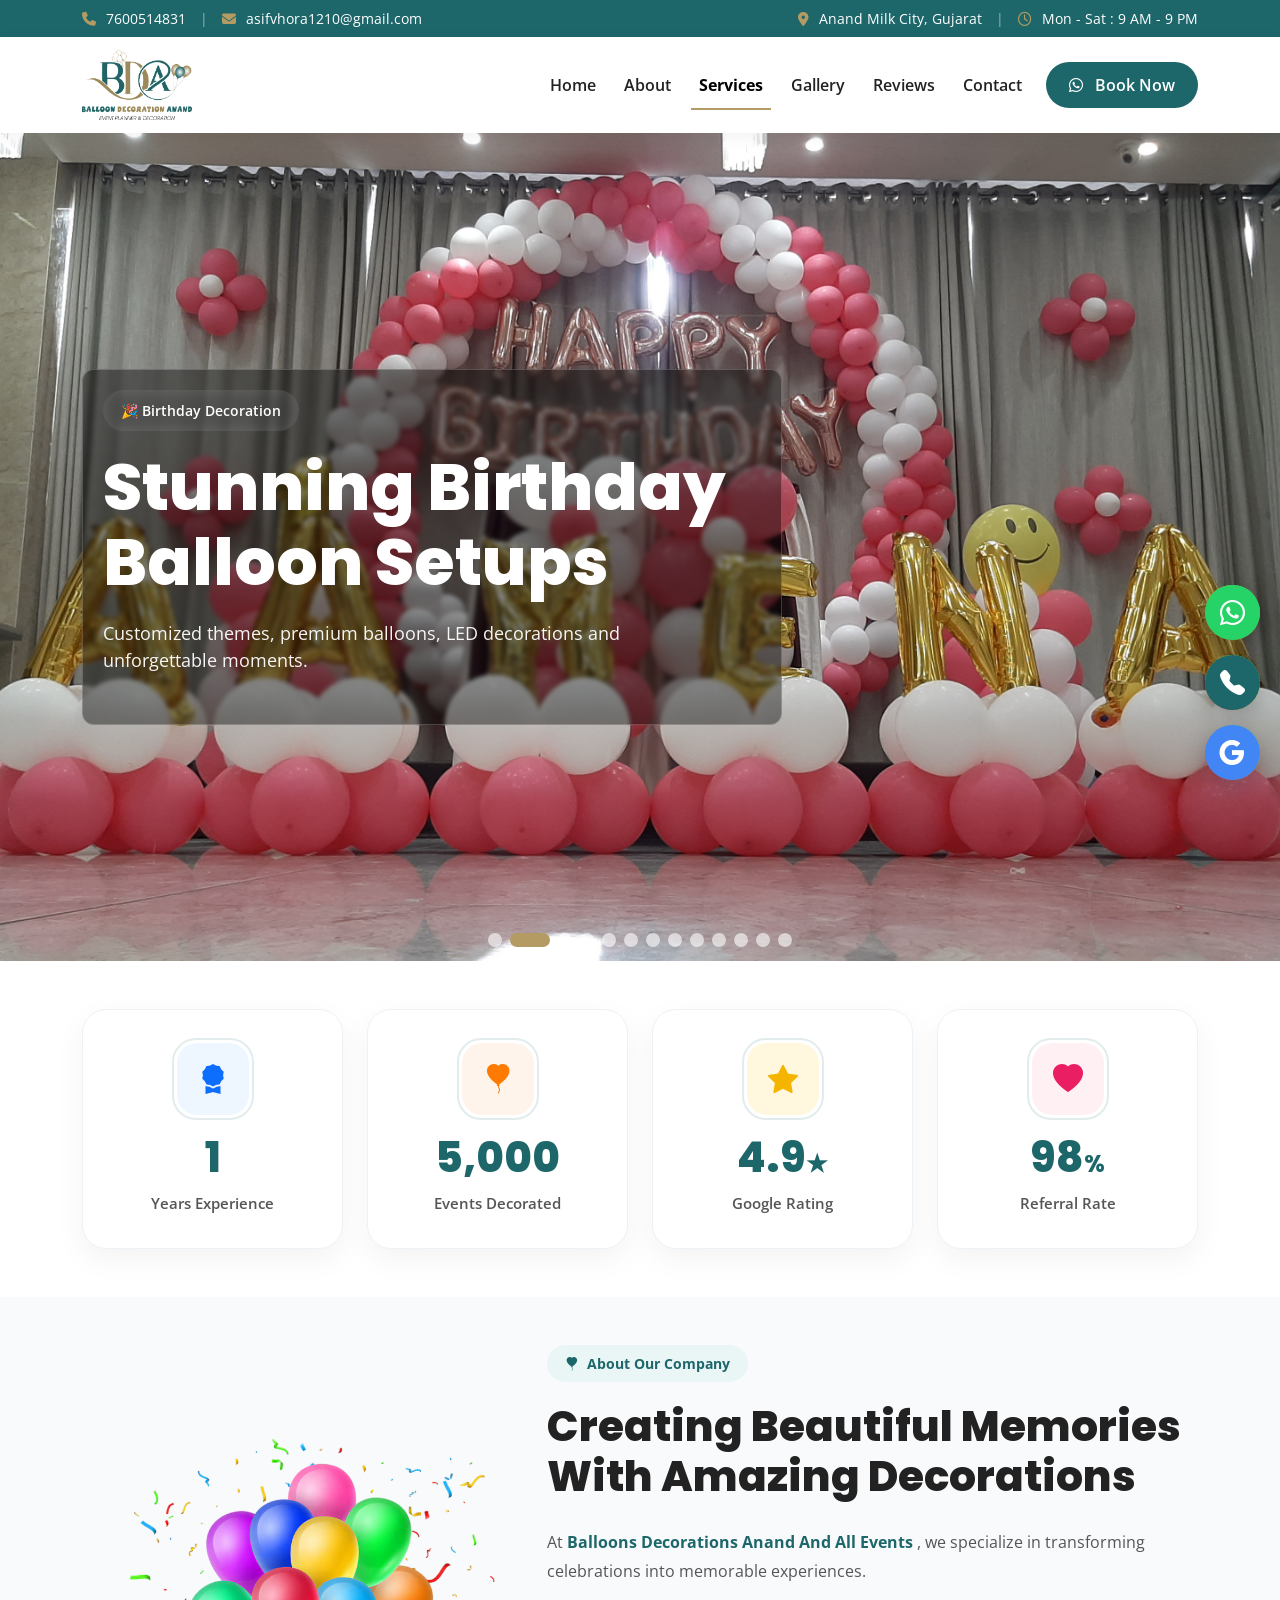
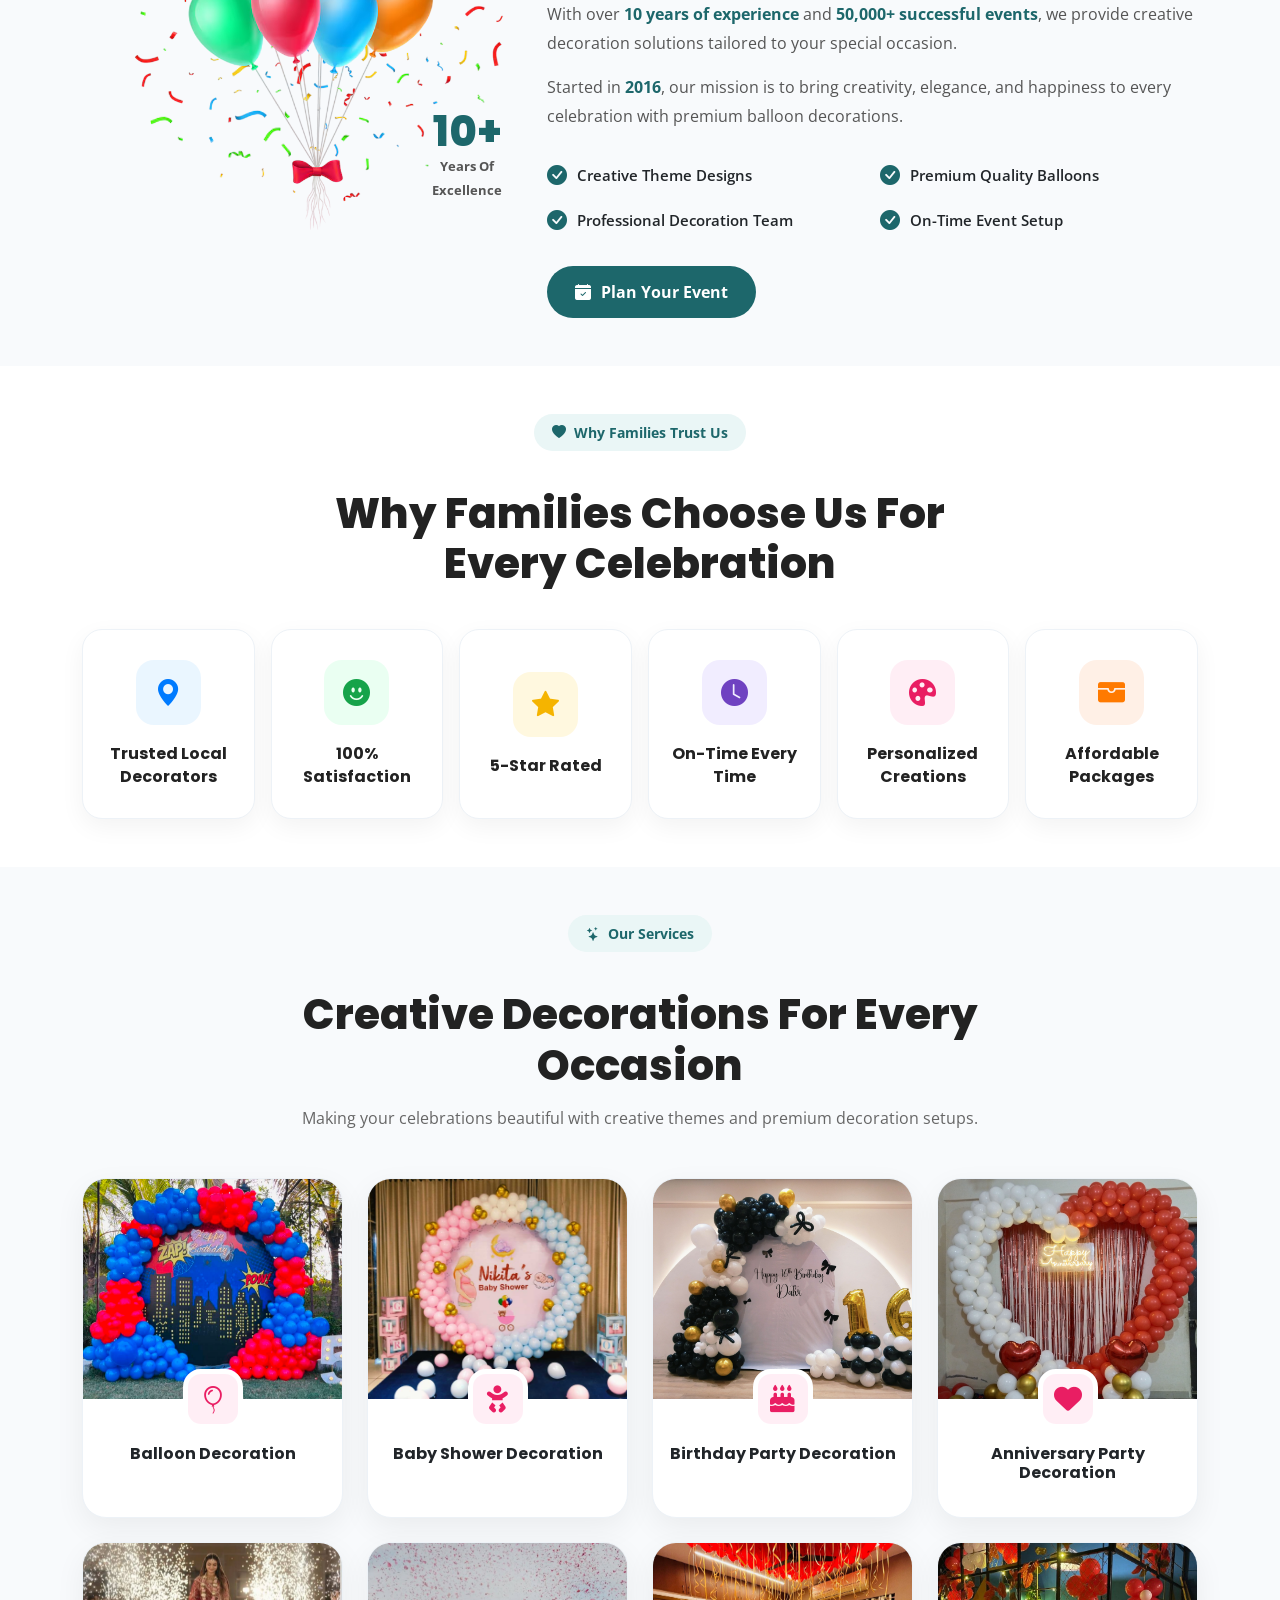
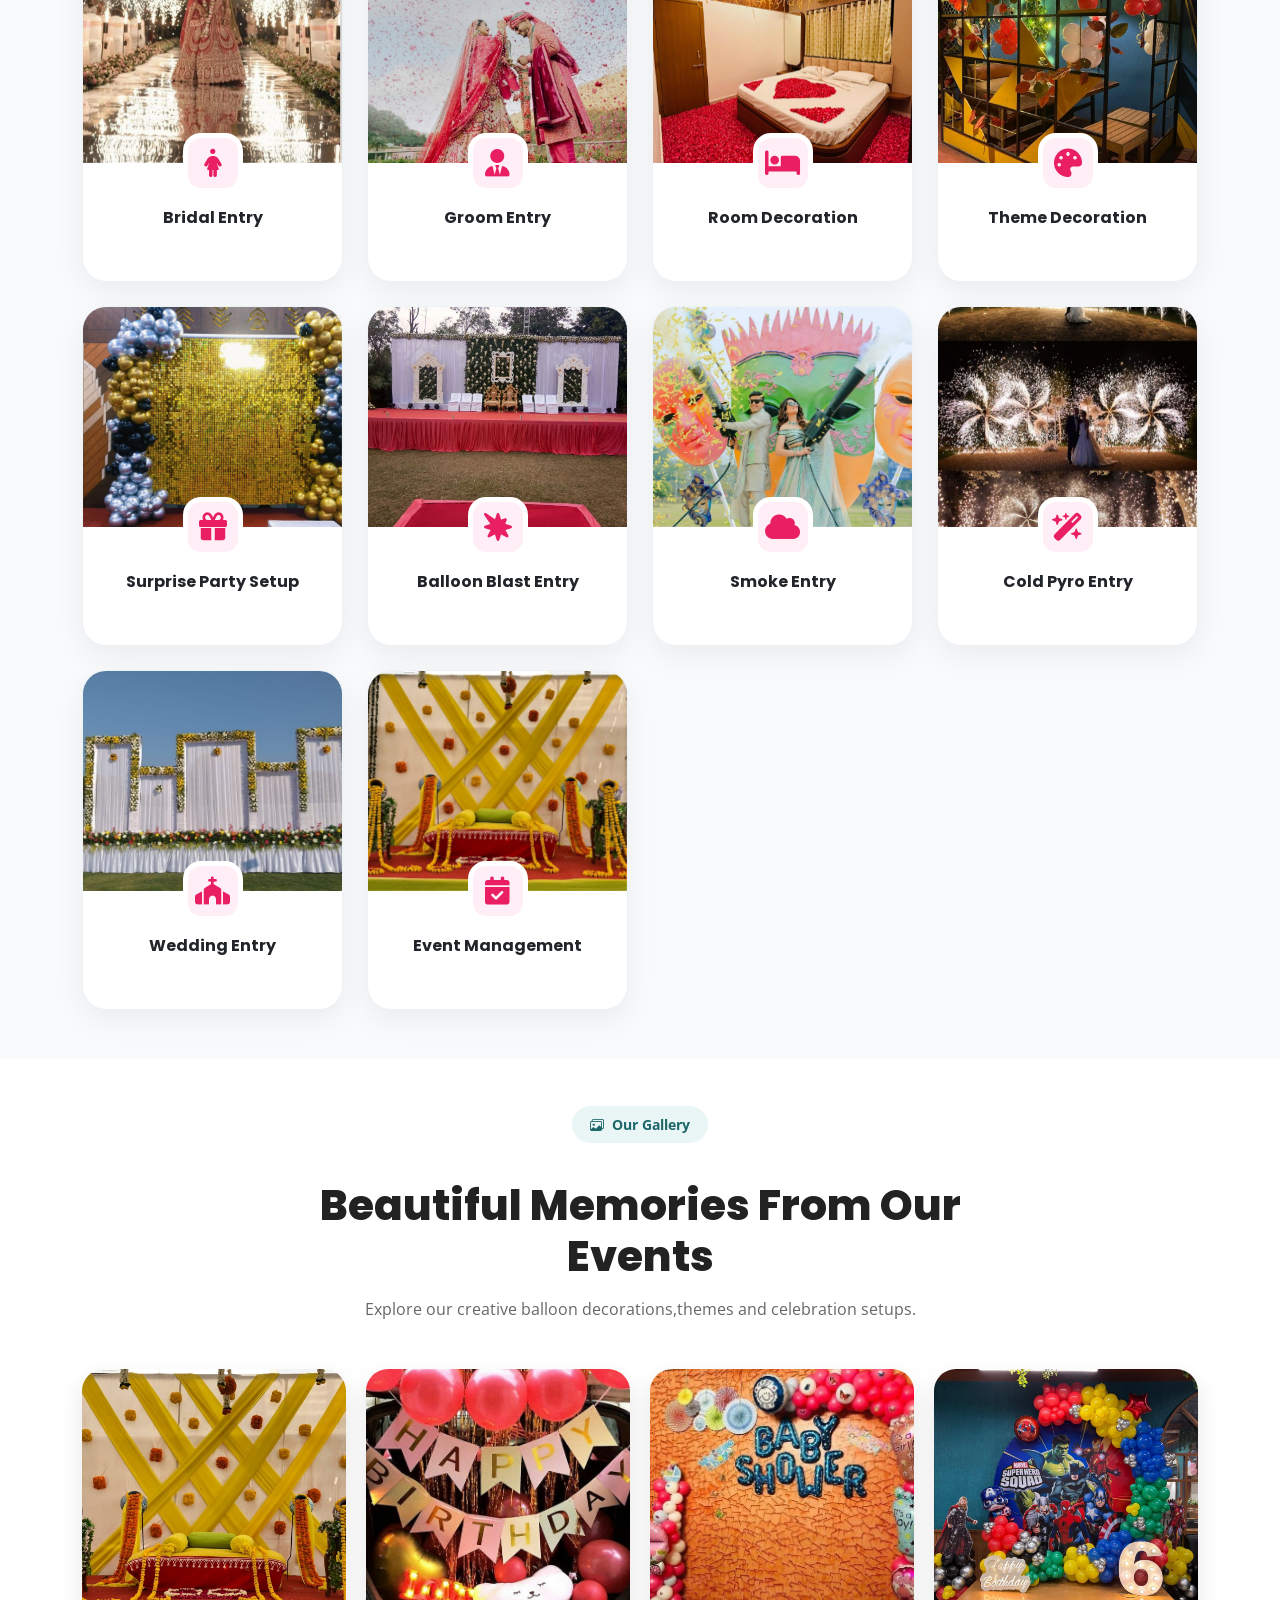
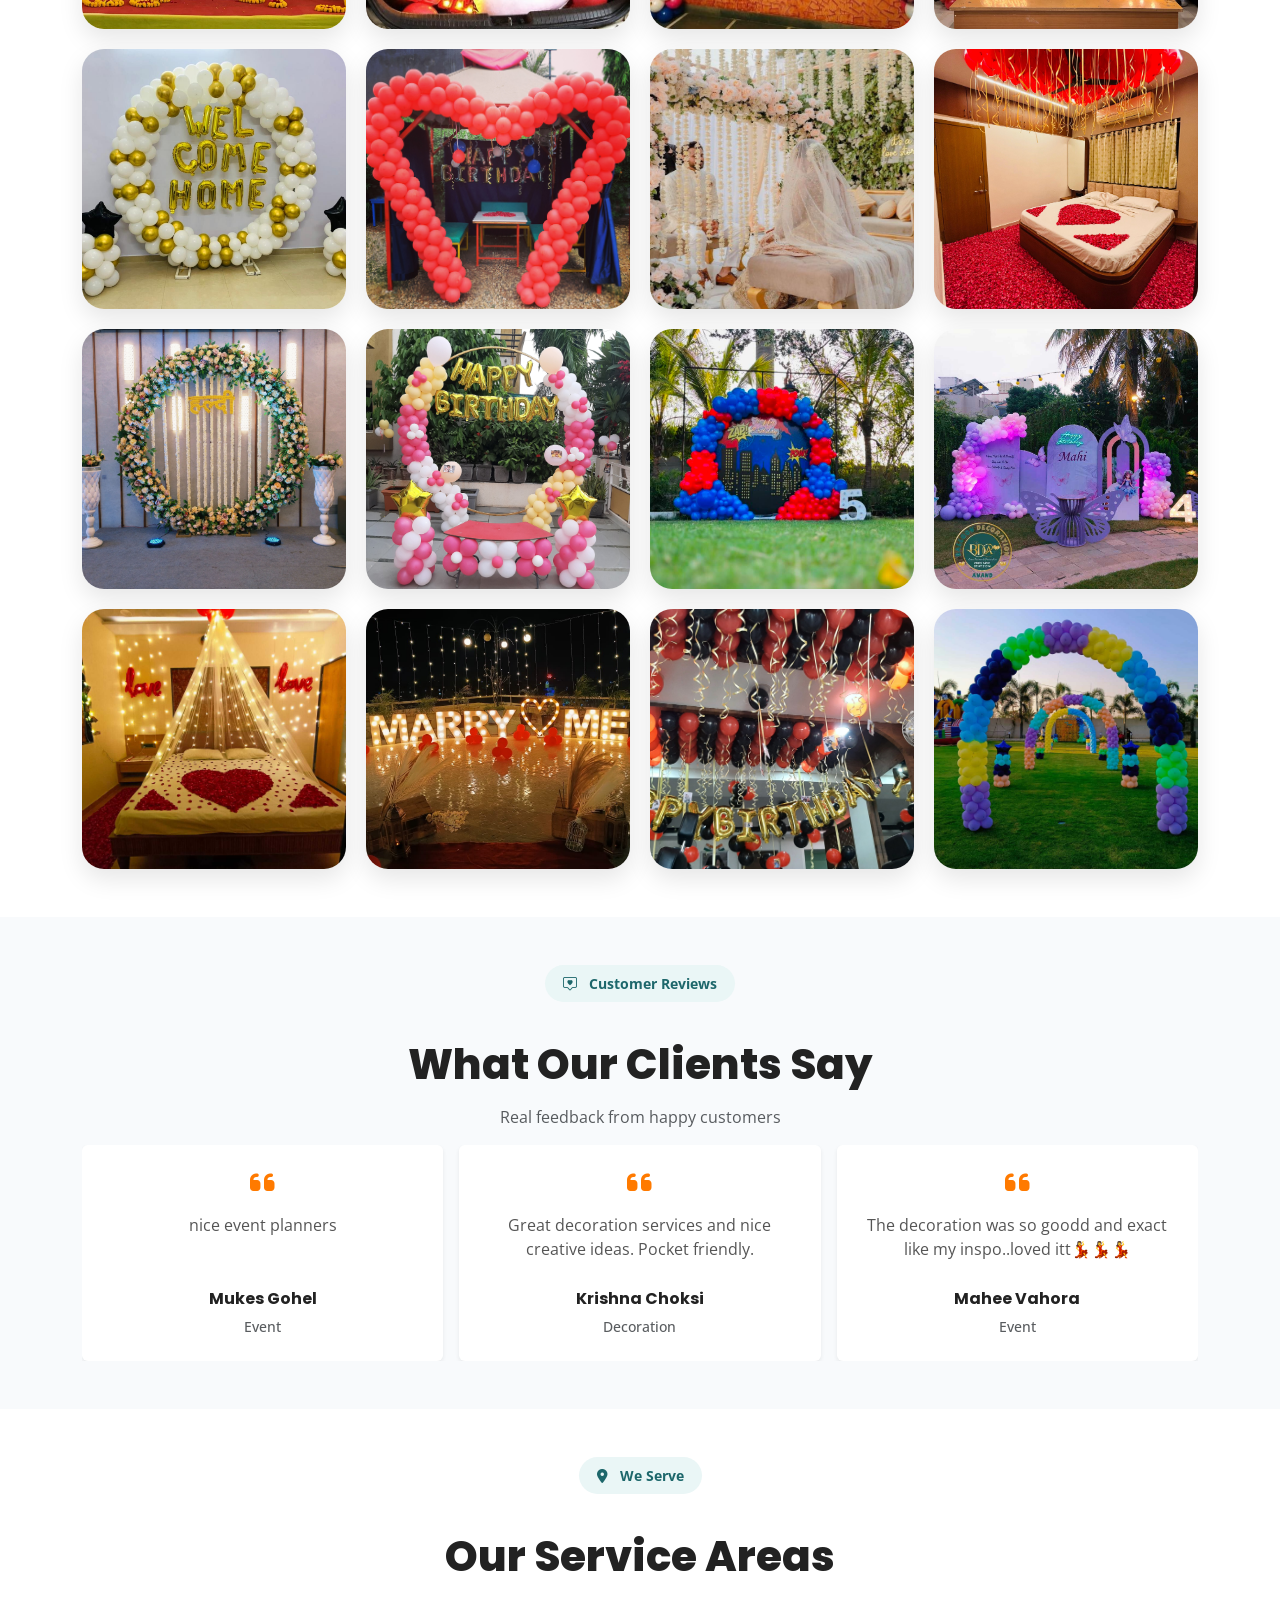
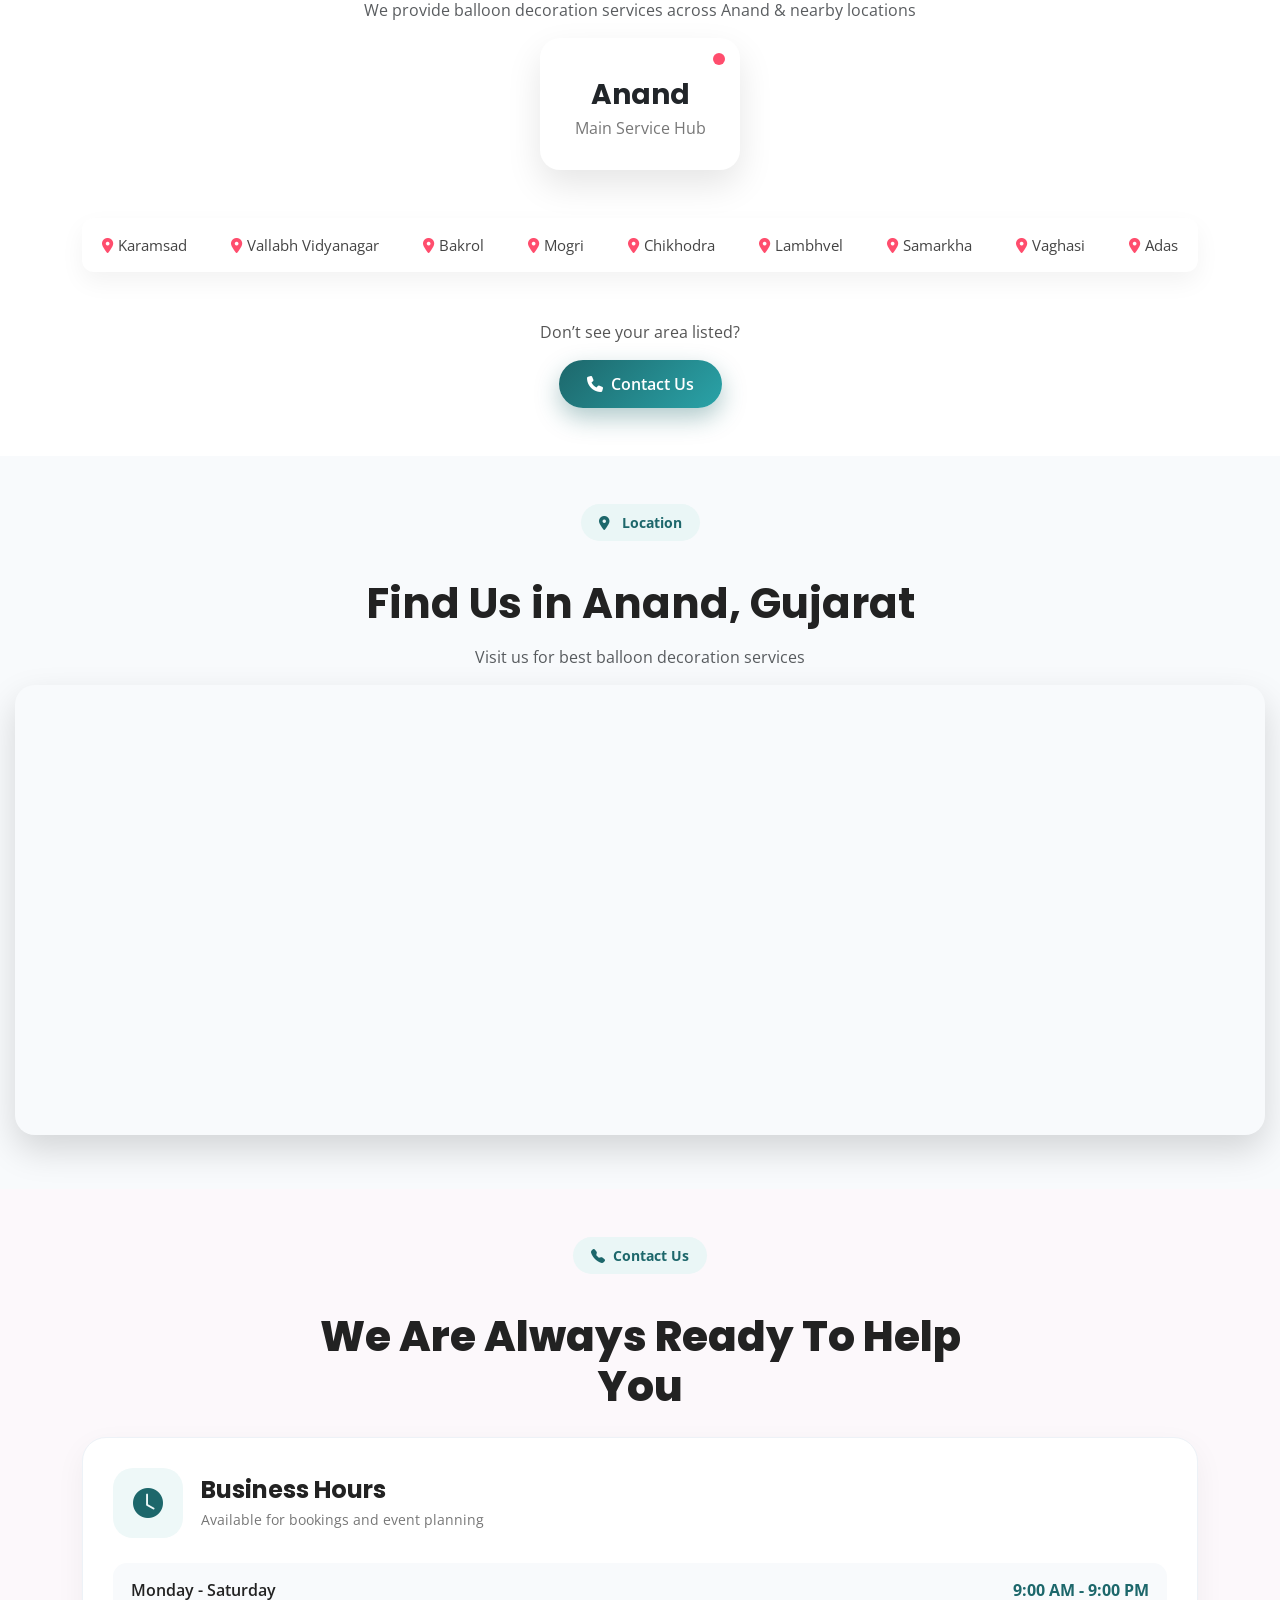
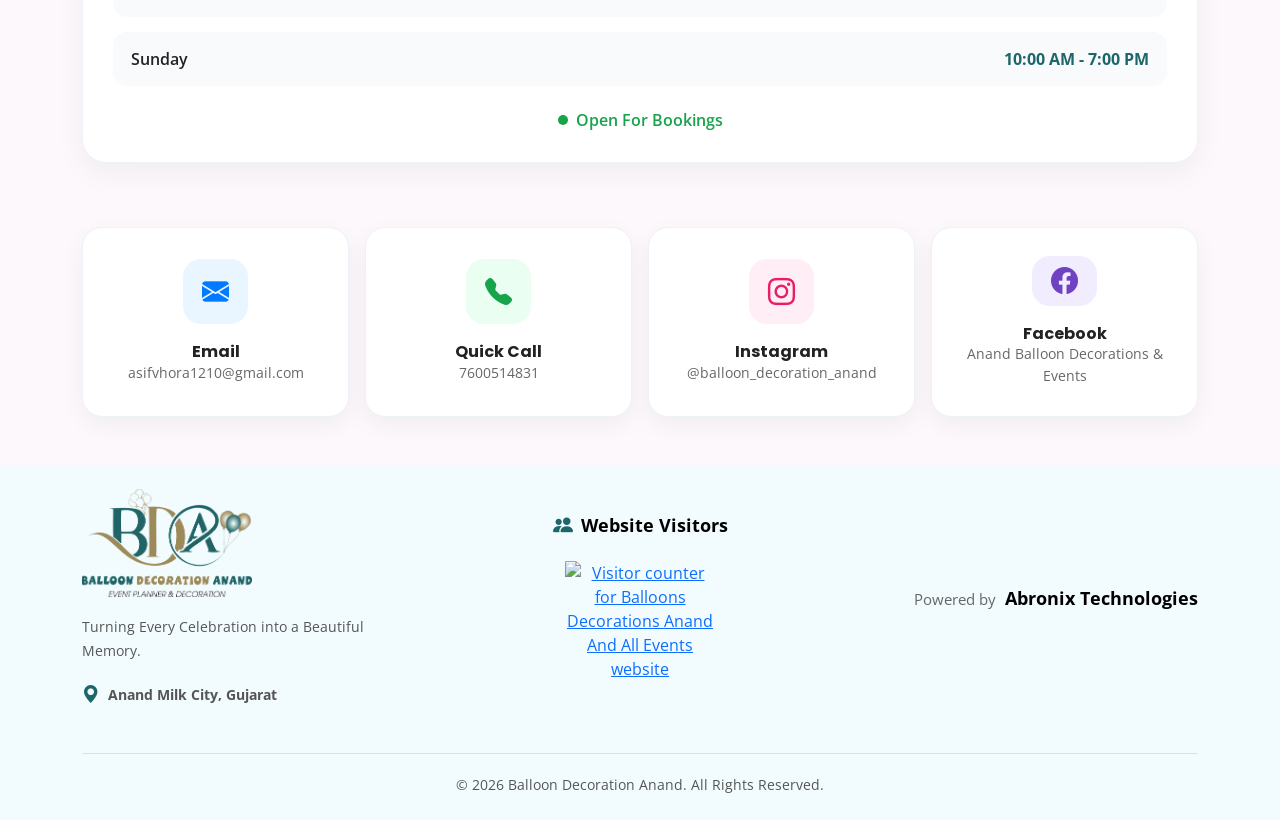
==== commit fafd1586: "Update index.html" ====
--- a/index.html
+++ b/index.html
@@ -35,7 +35,7 @@
     <!-- GOOGLE SEARCH CONSOLE -->
 
     <!-- Replace with actual code after verification -->
-    <!-- <meta name="google-site-verification" content="YOUR_VERIFICATION_CODE"> -->
+    <meta name="google-site-verification" content="BKKp4MAtDYce9E1KdZ9TclviGkEOBmXg_sfoEr4LxzI" />
 
     <!-- BING WEBMASTER -->
     <!-- Replace with actual code after verification -->
@@ -2076,7 +2076,7 @@
 
                 <a href="#" class="contact-btn-animated" data-bs-toggle="modal" data-bs-target="#callModal">
                     <i class="fa-solid fa-phone"></i>
-                    Contact Us
+                    Contact Us
    
                     <span class="shine"></span>
                 </a>
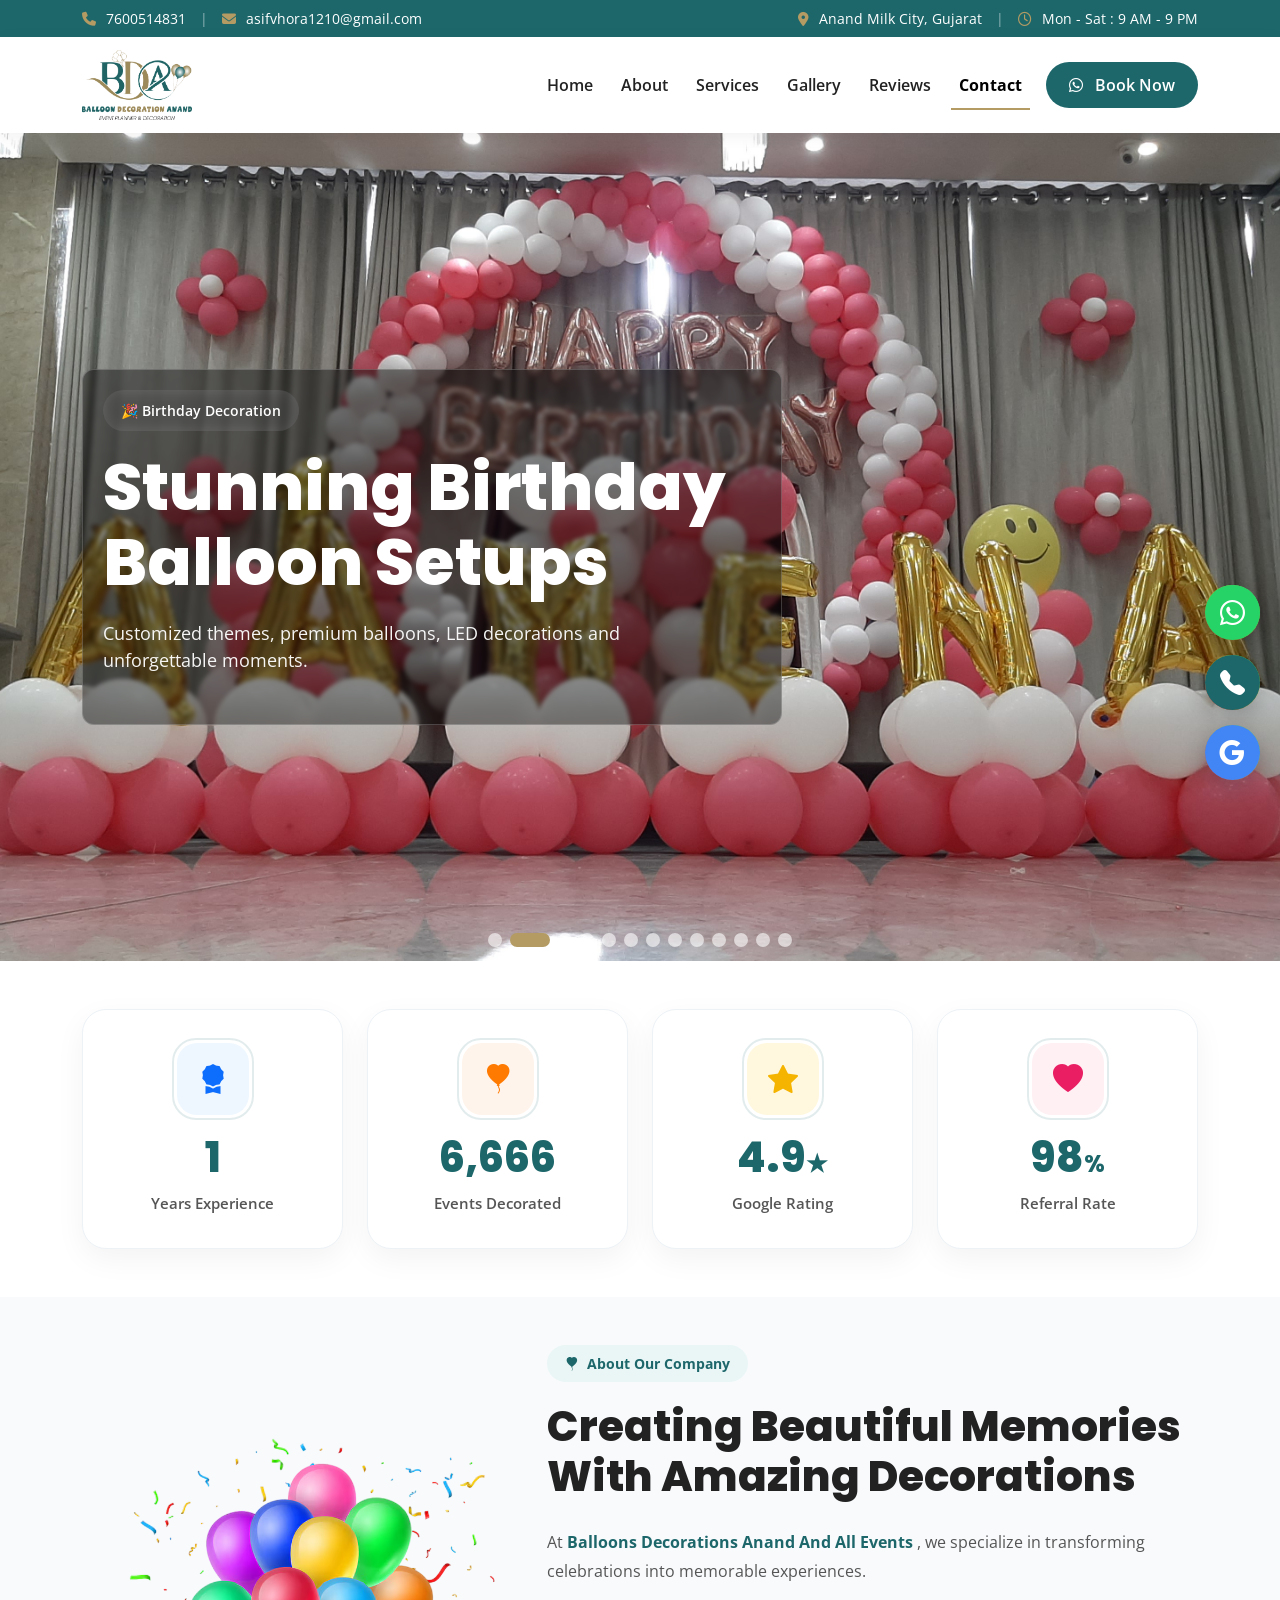
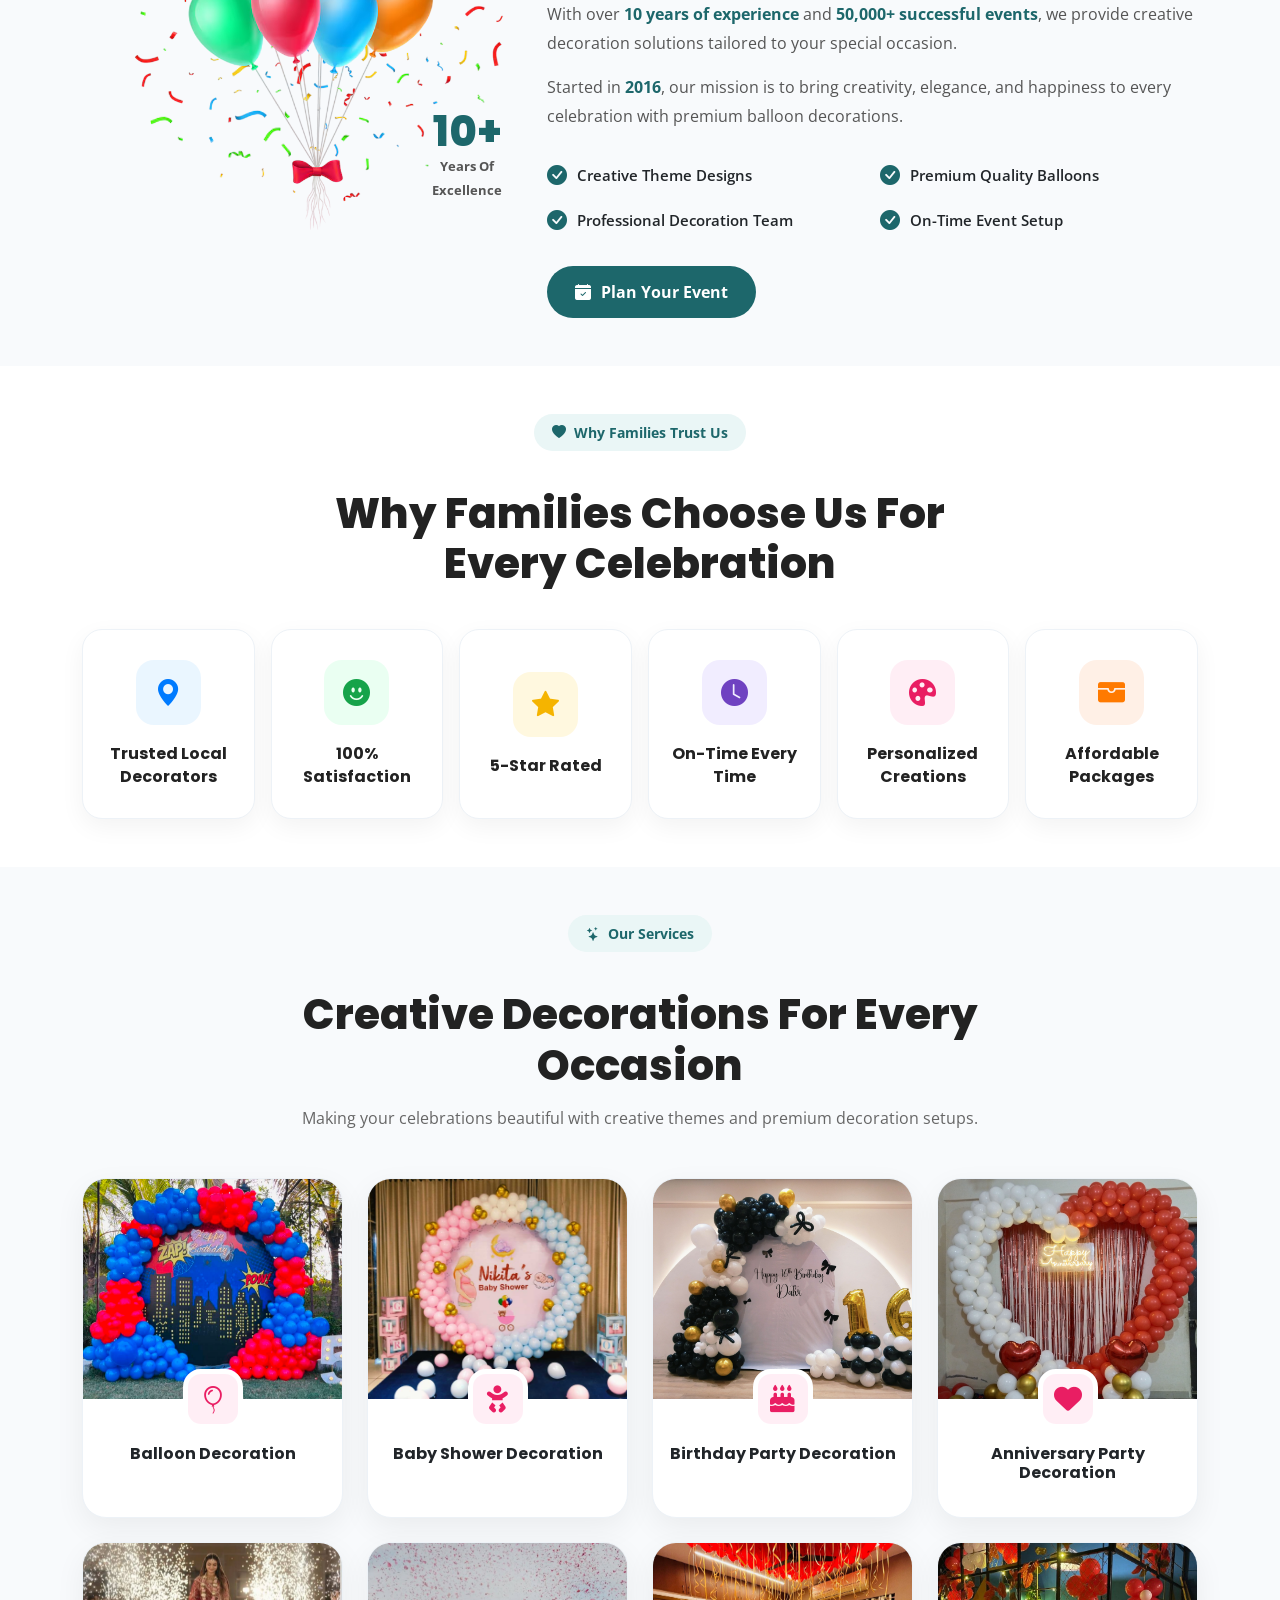
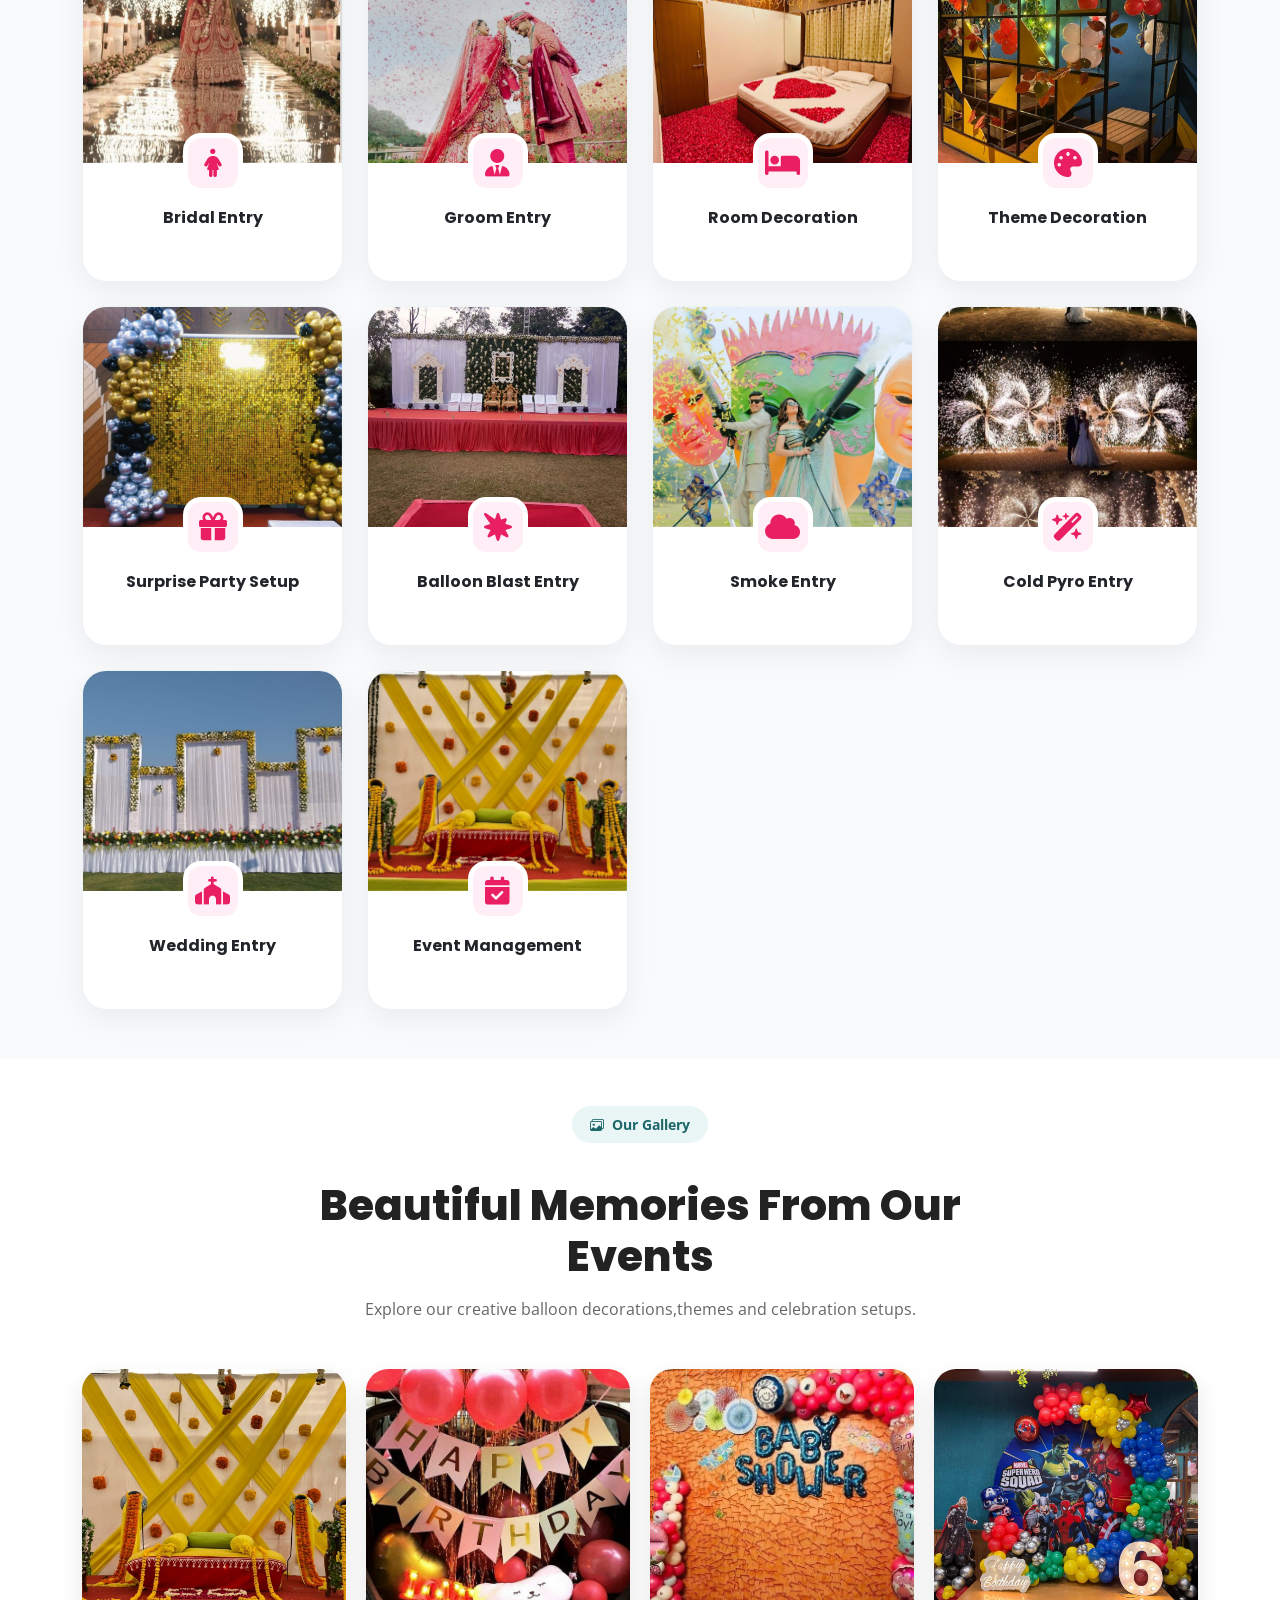
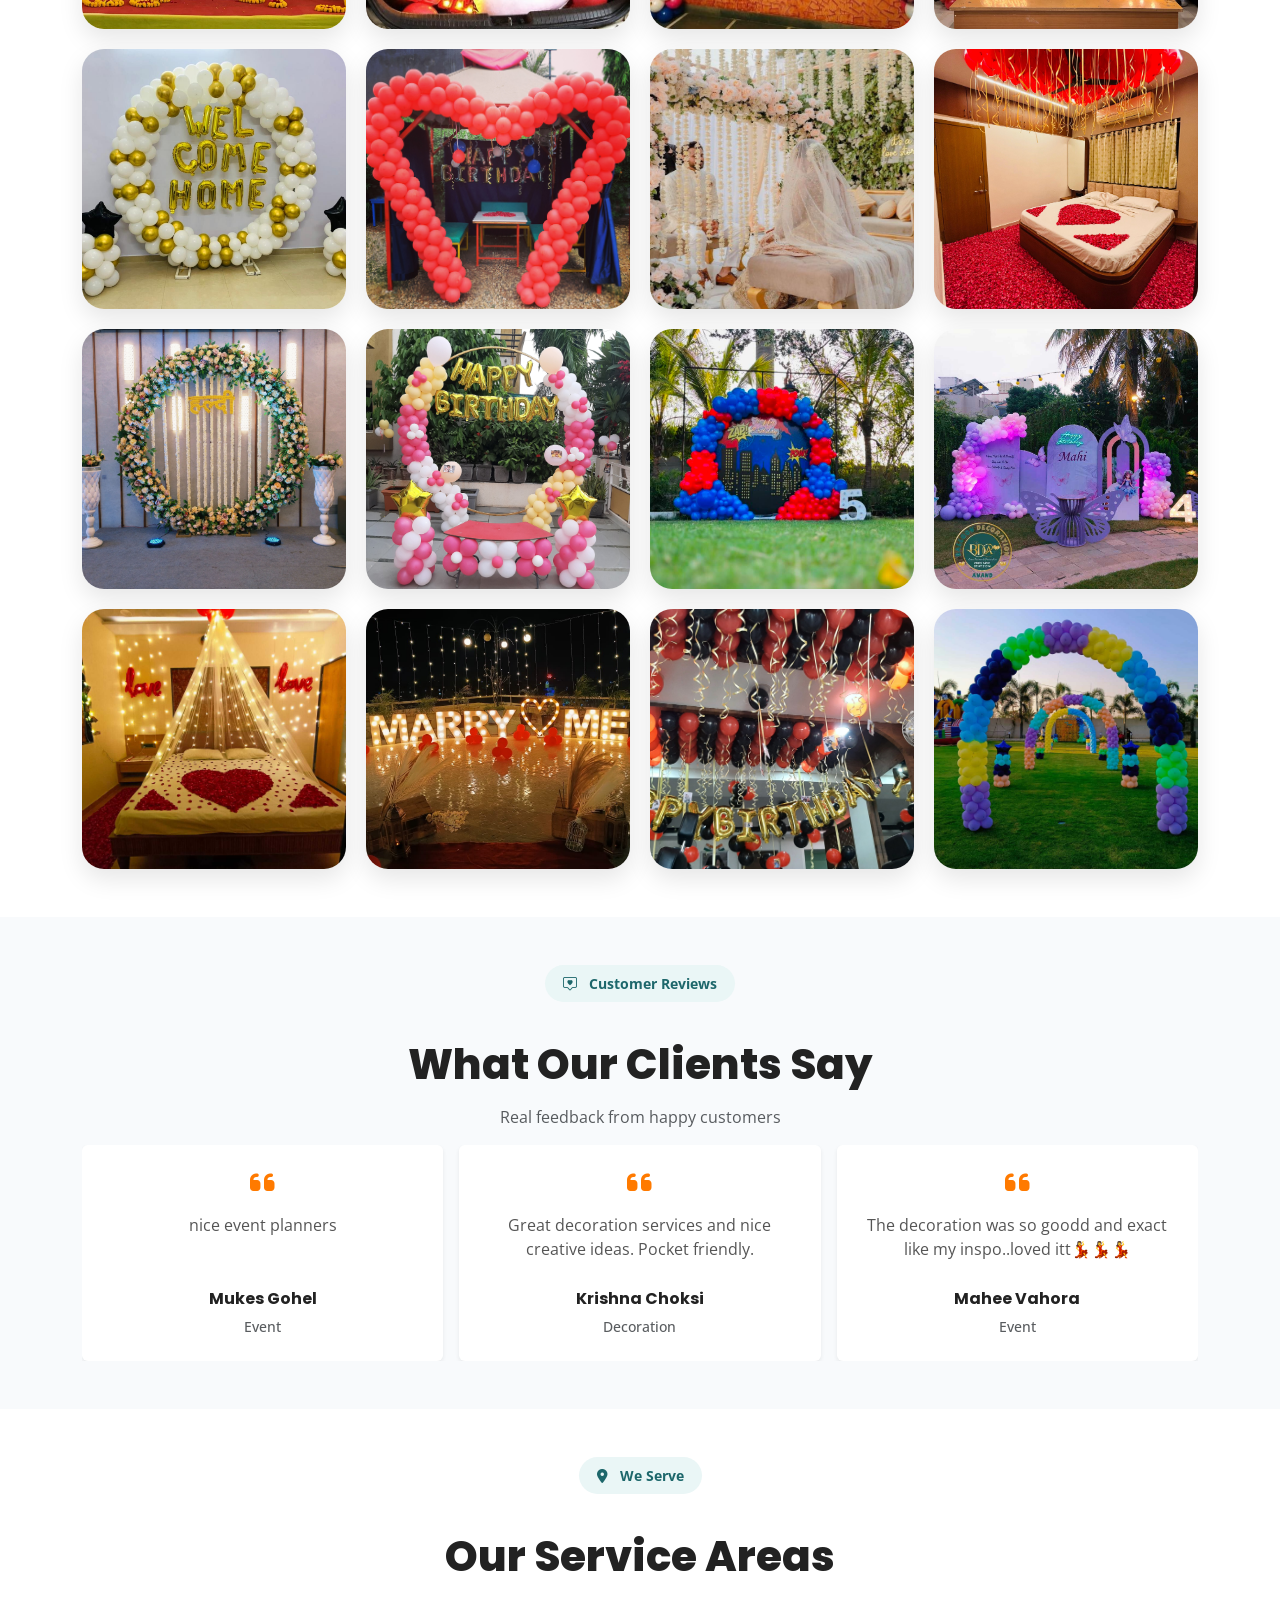
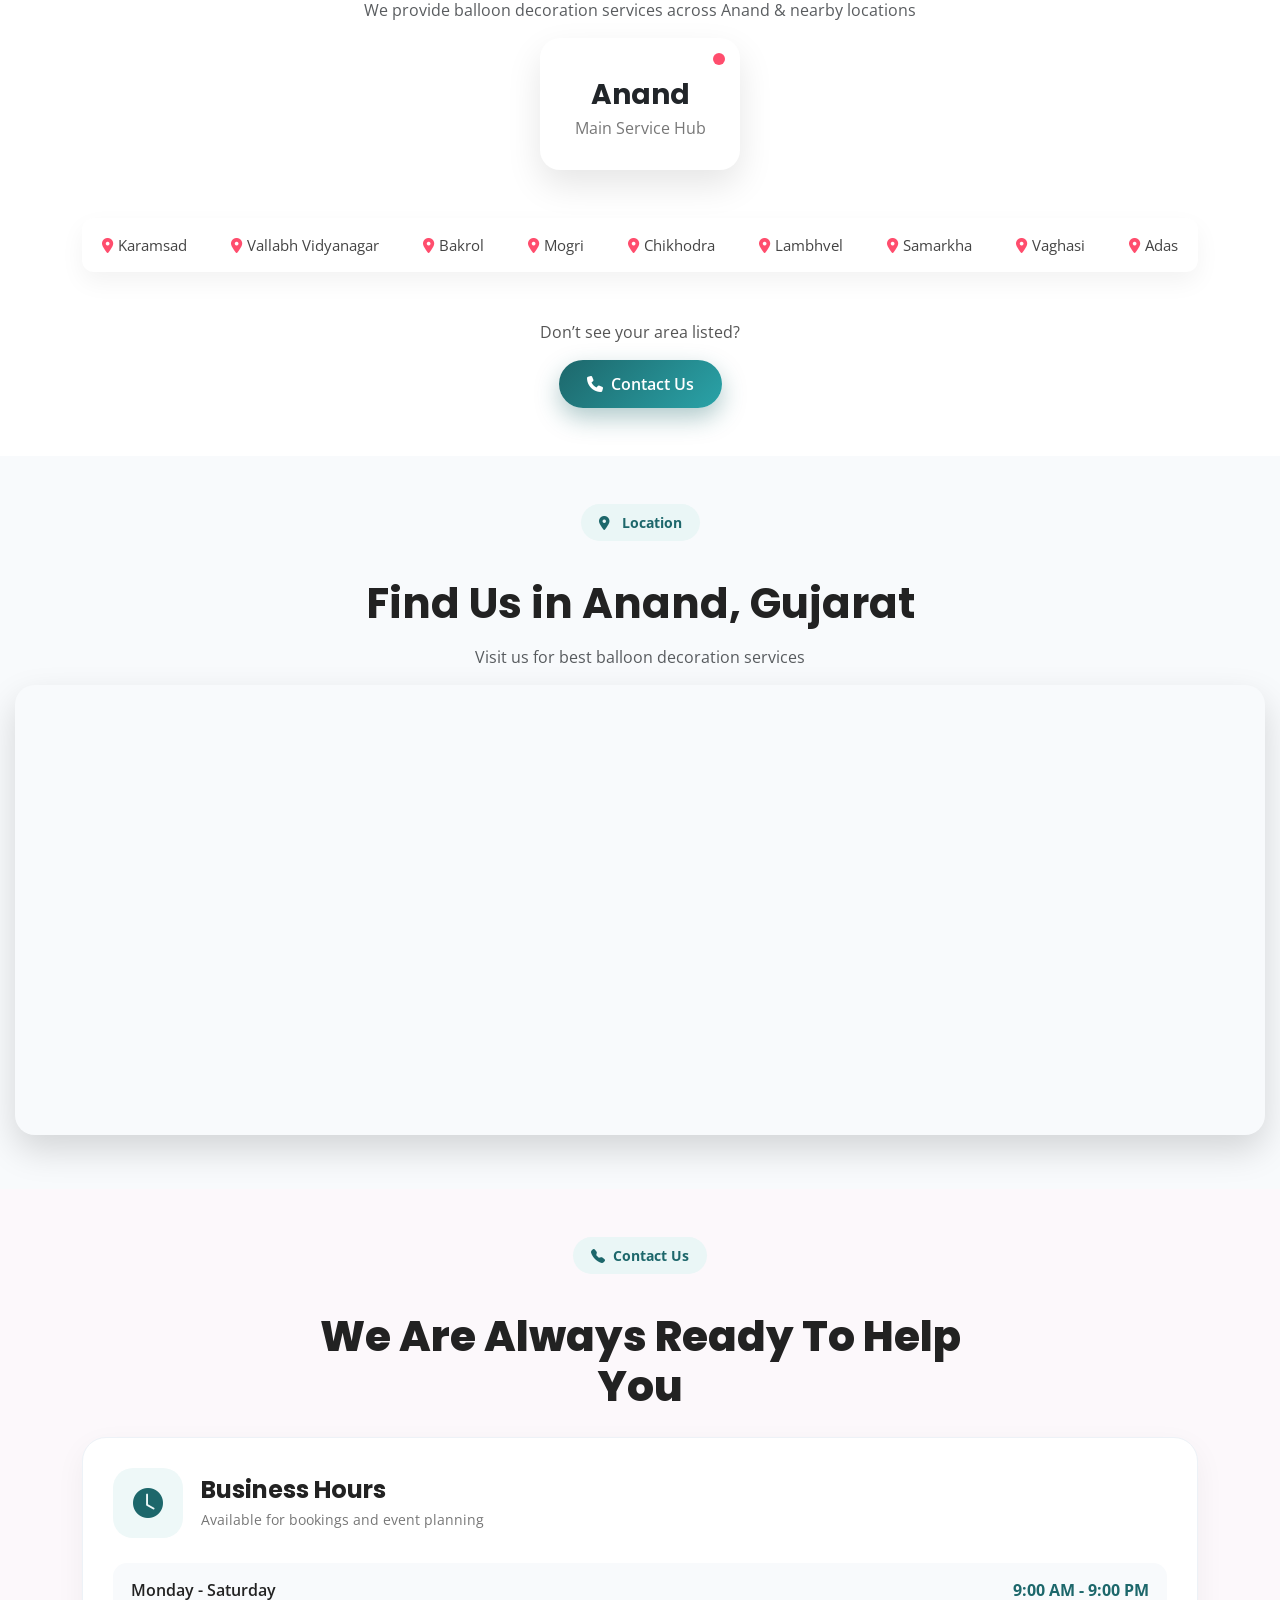
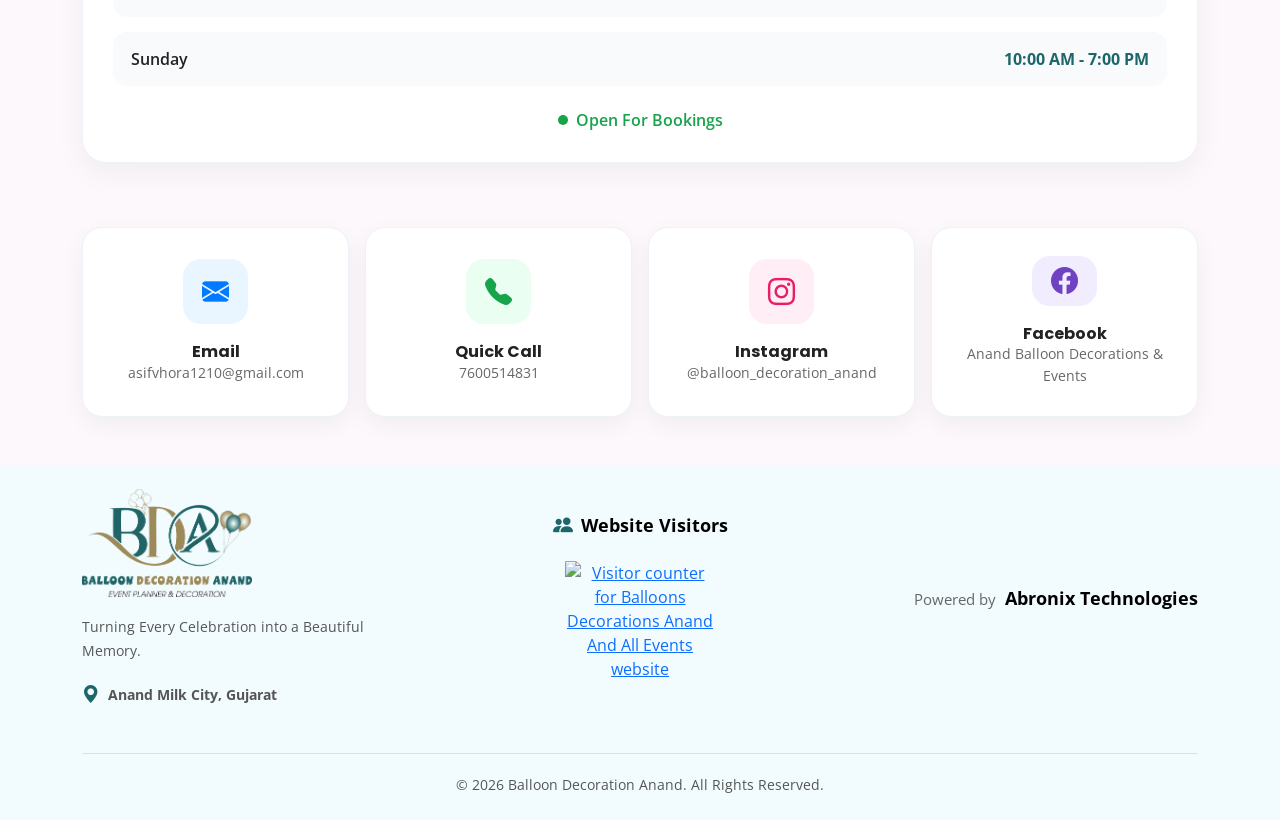
==== commit a2aec01d: "Update index.html" ====
--- a/index.html
+++ b/index.html
@@ -36,6 +36,14 @@
 
     <!-- Replace with actual code after verification -->
     <meta name="google-site-verification" content="BKKp4MAtDYce9E1KdZ9TclviGkEOBmXg_sfoEr4LxzI" />
+
+    <!-- Google Tag Manager -->
+    <script>(function(w,d,s,l,i){w[l]=w[l]||[];w[l].push({'gtm.start':
+    new Date().getTime(),event:'gtm.js'});var f=d.getElementsByTagName(s)[0],
+    j=d.createElement(s),dl=l!='dataLayer'?'&l='+l:'';j.async=true;j.src=
+    'https://www.googletagmanager.com/gtm.js?id='+i+dl;f.parentNode.insertBefore(j,f);
+    })(window,document,'script','dataLayer','GTM-WG9NGN98');</script>
+    <!-- End Google Tag Manager -->
 
     <!-- BING WEBMASTER -->
     <!-- Replace with actual code after verification -->
@@ -245,6 +253,10 @@
 </head>
 
 <body>
+    <!-- Google Tag Manager (noscript) -->
+    <noscript><iframe src="https://www.googletagmanager.com/ns.html?id=GTM-WG9NGN98"
+    height="0" width="0" style="display:none;visibility:hidden"></iframe></noscript>
+    <!-- End Google Tag Manager (noscript) -->
     <!-- =========================
             TOP BAR
         ========================= -->
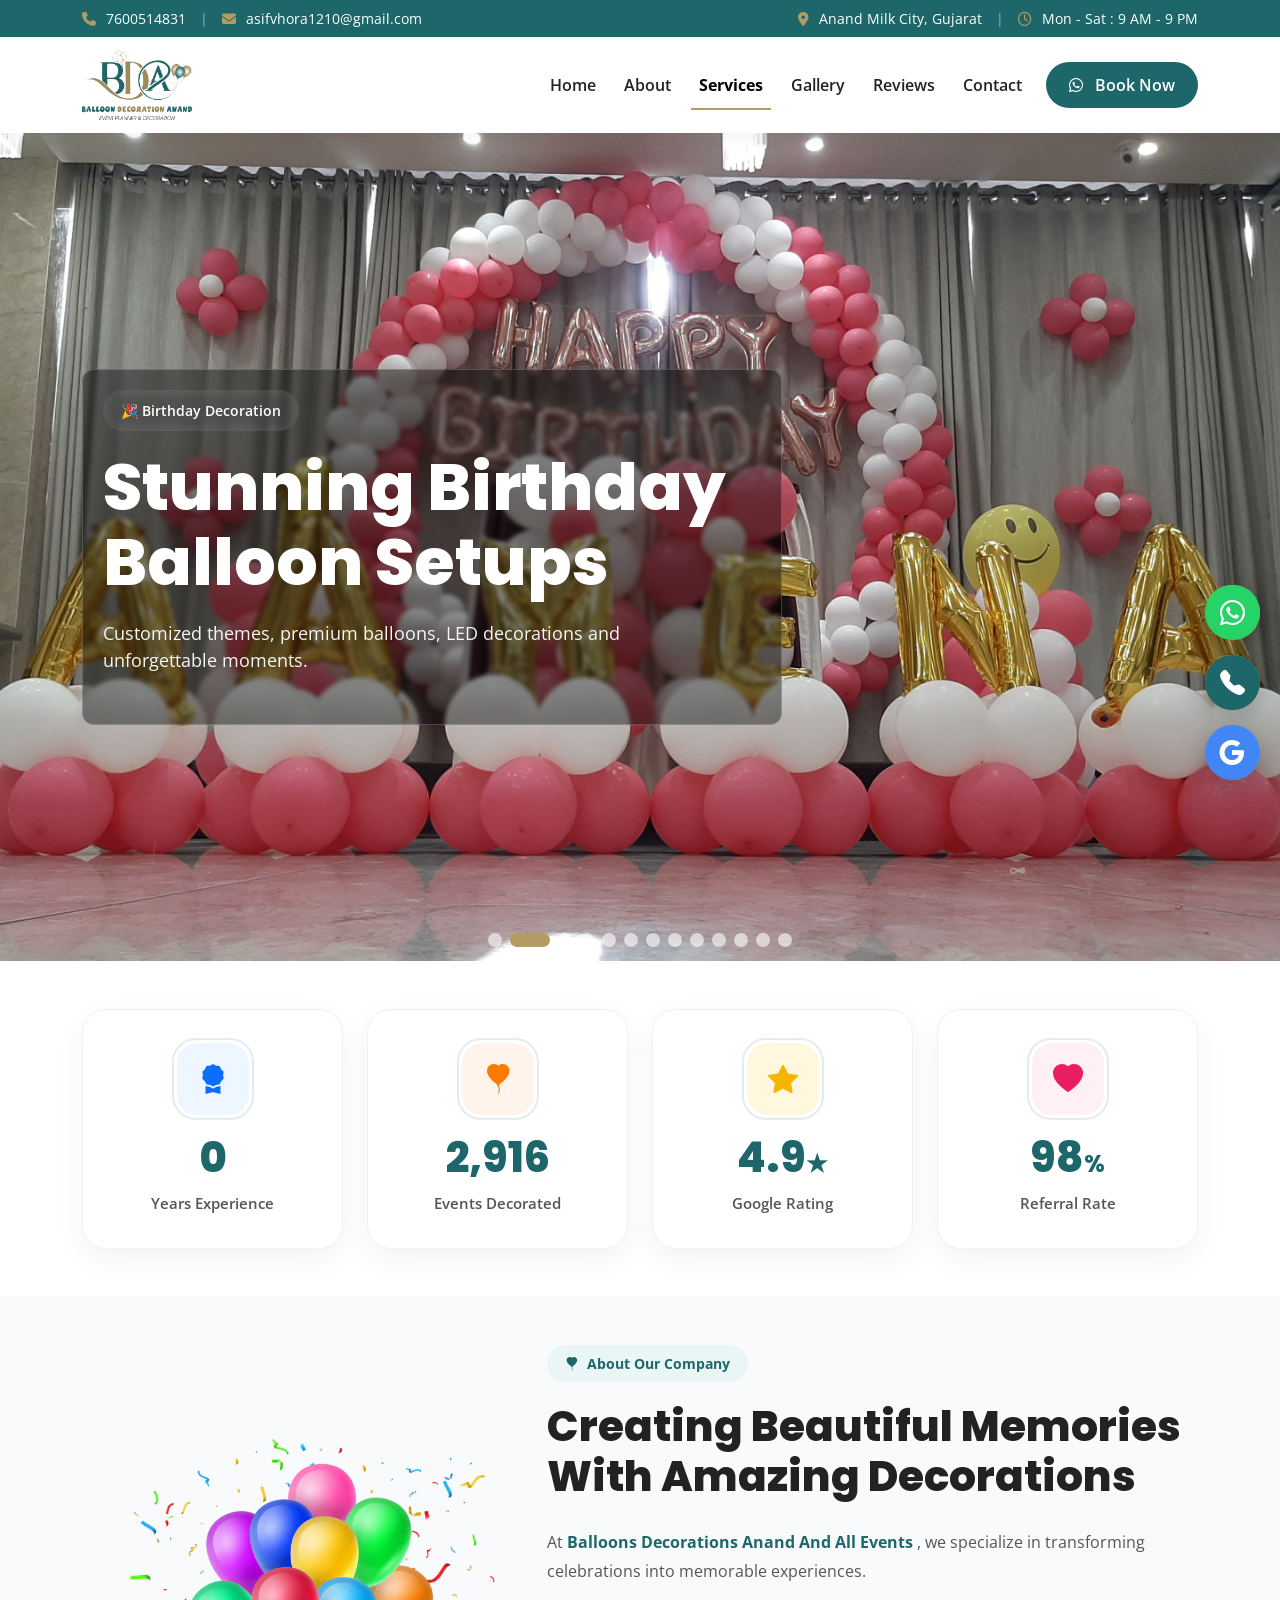
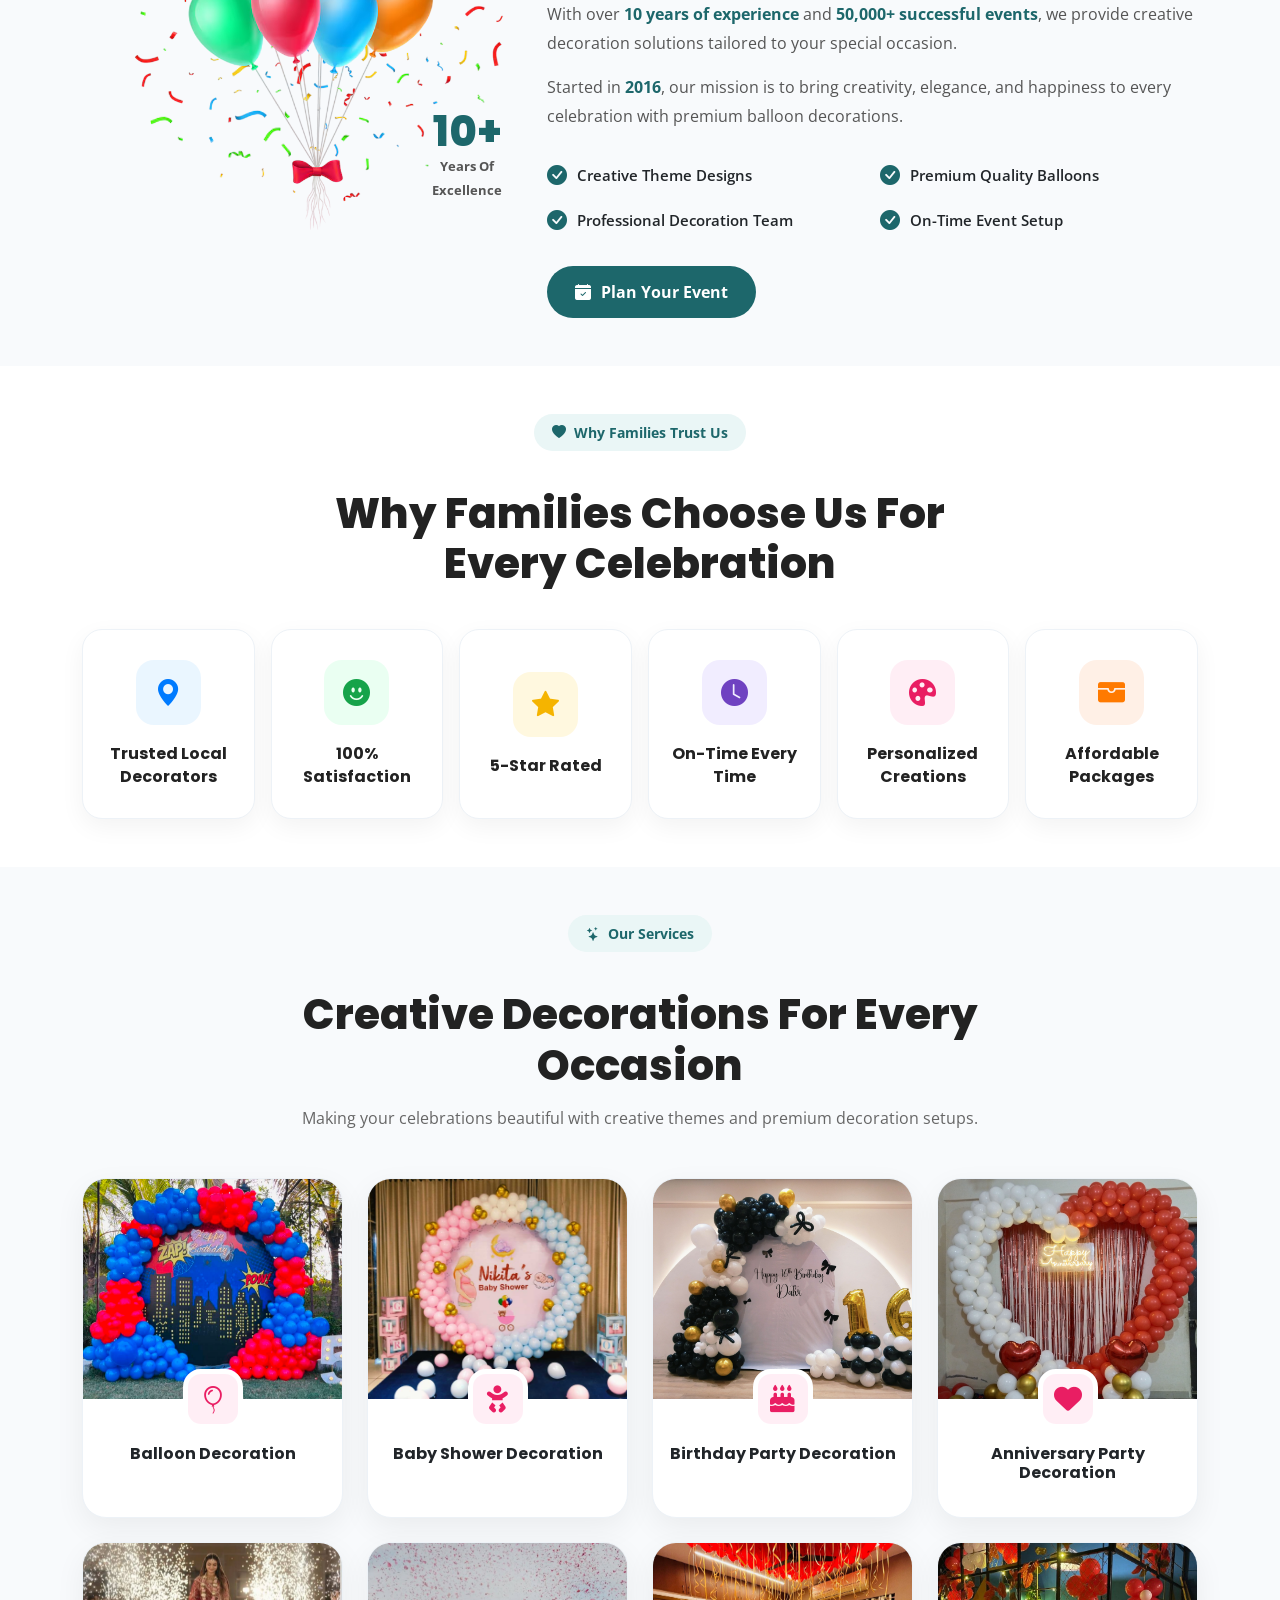
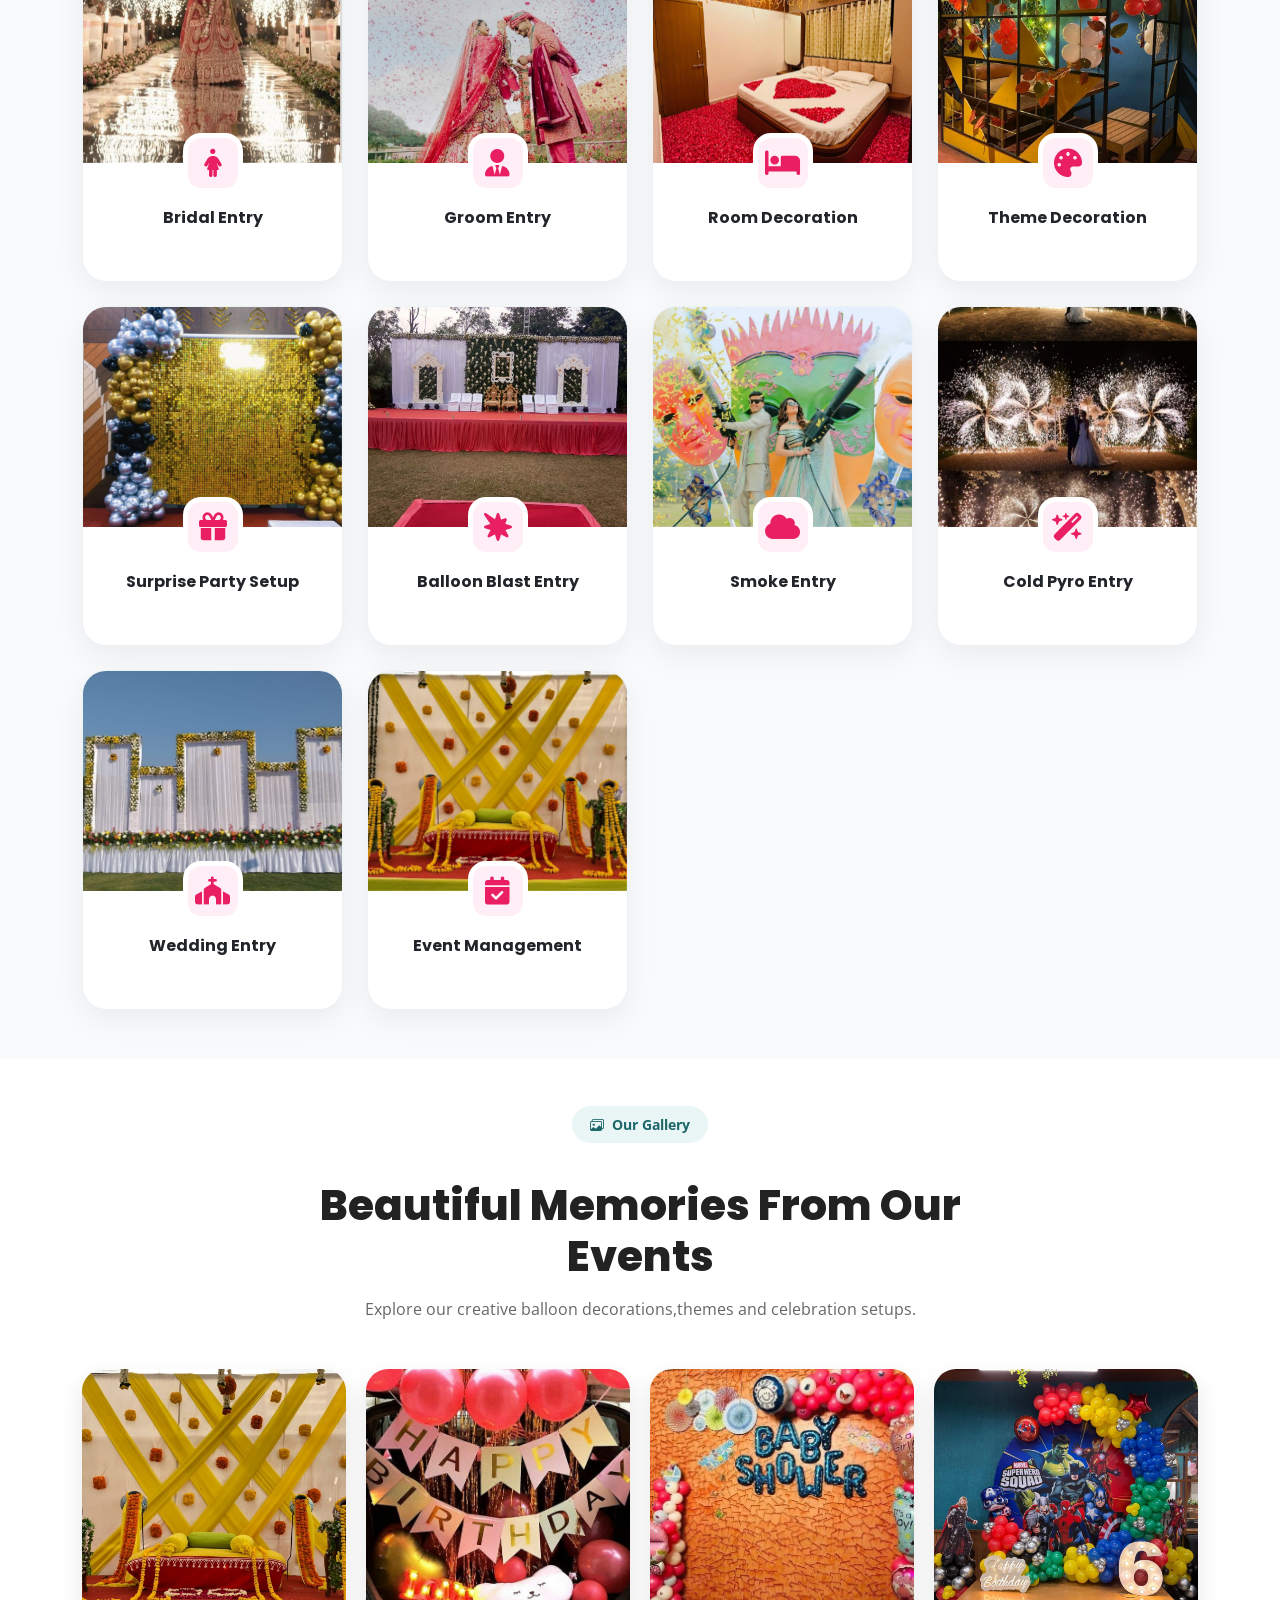
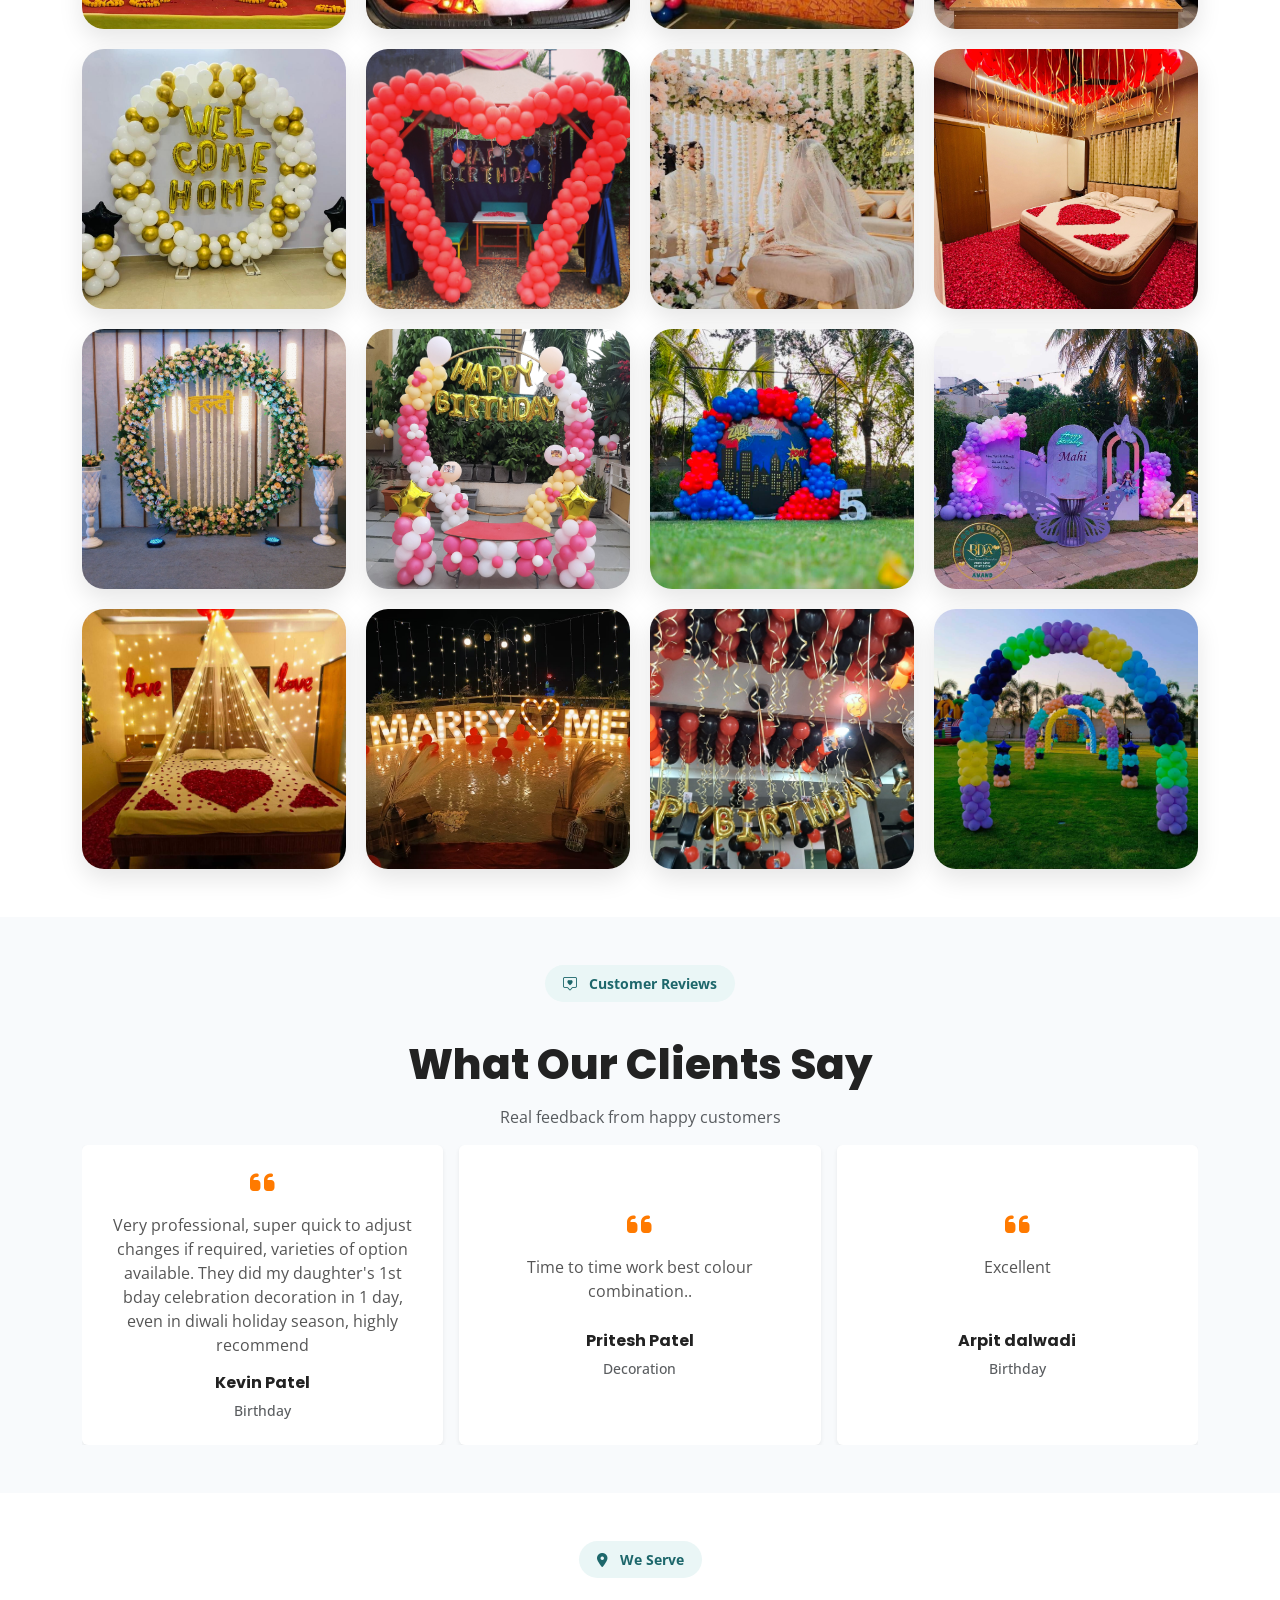
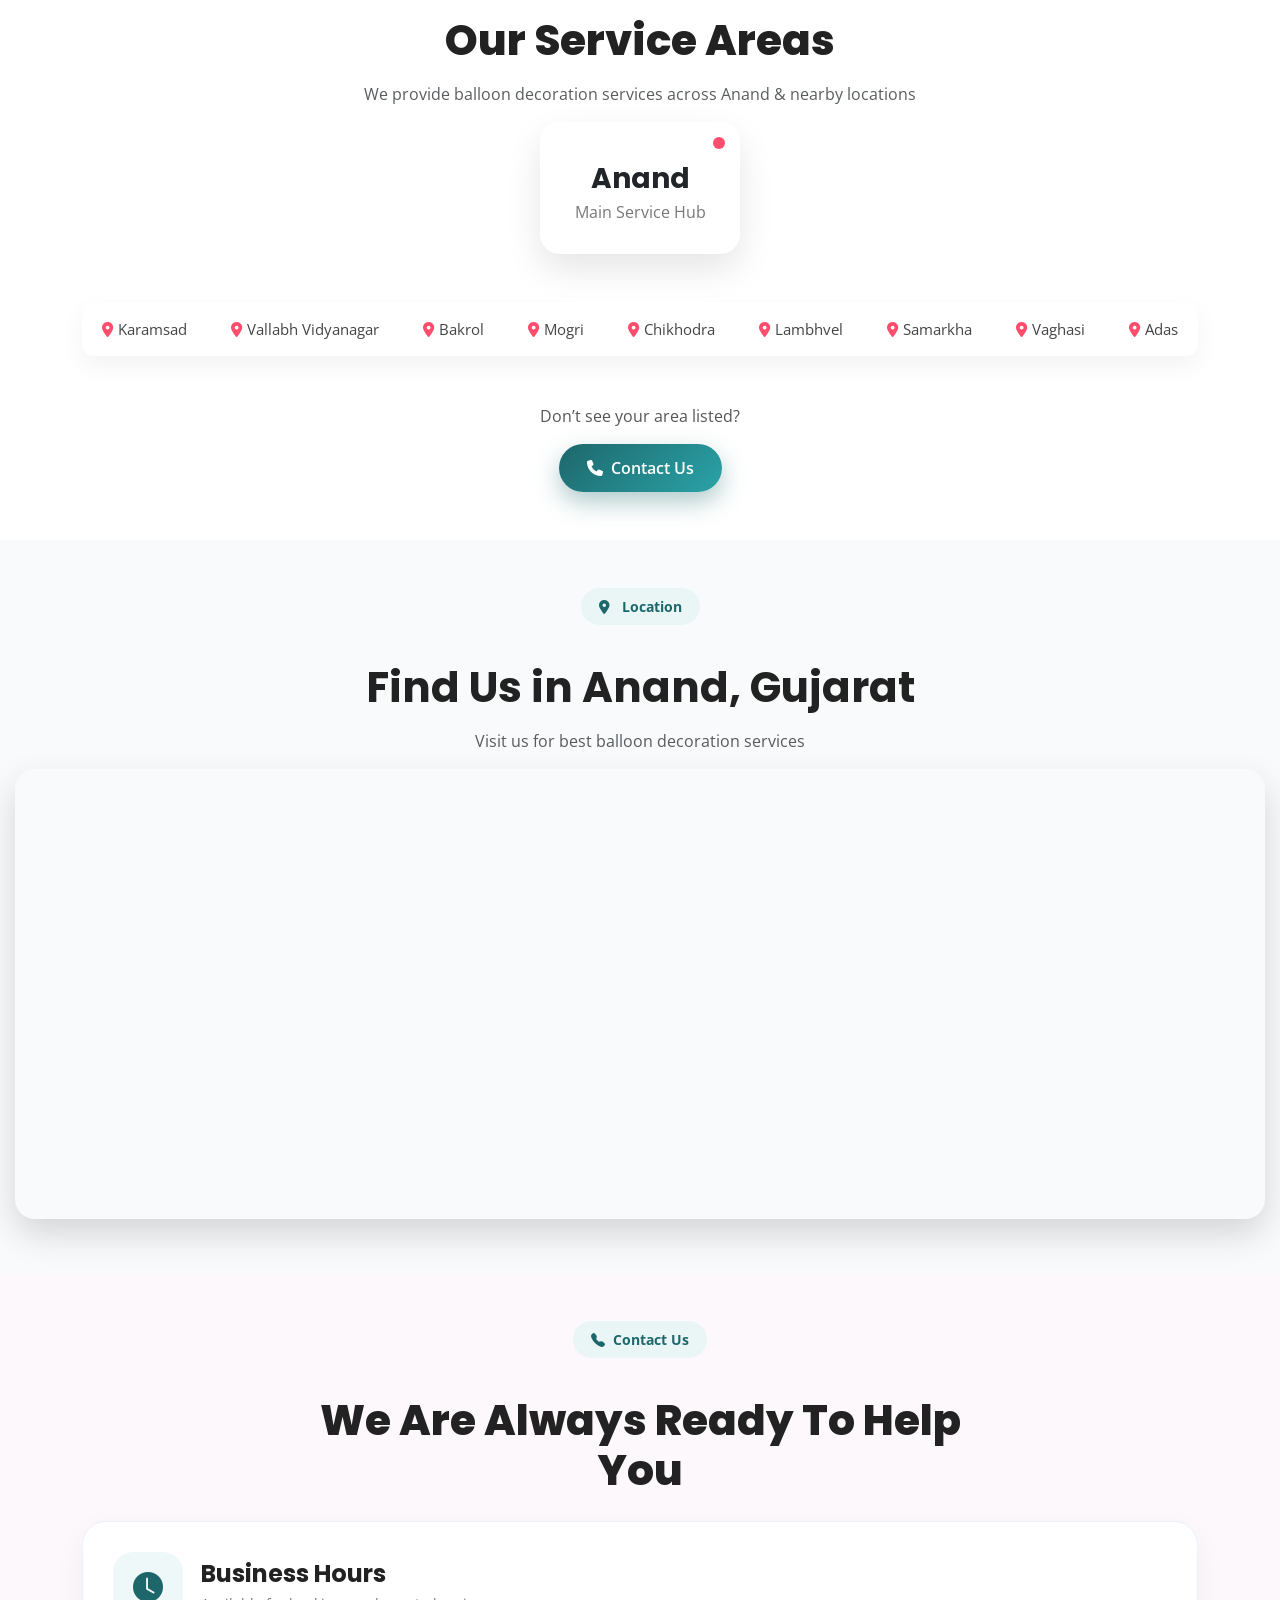
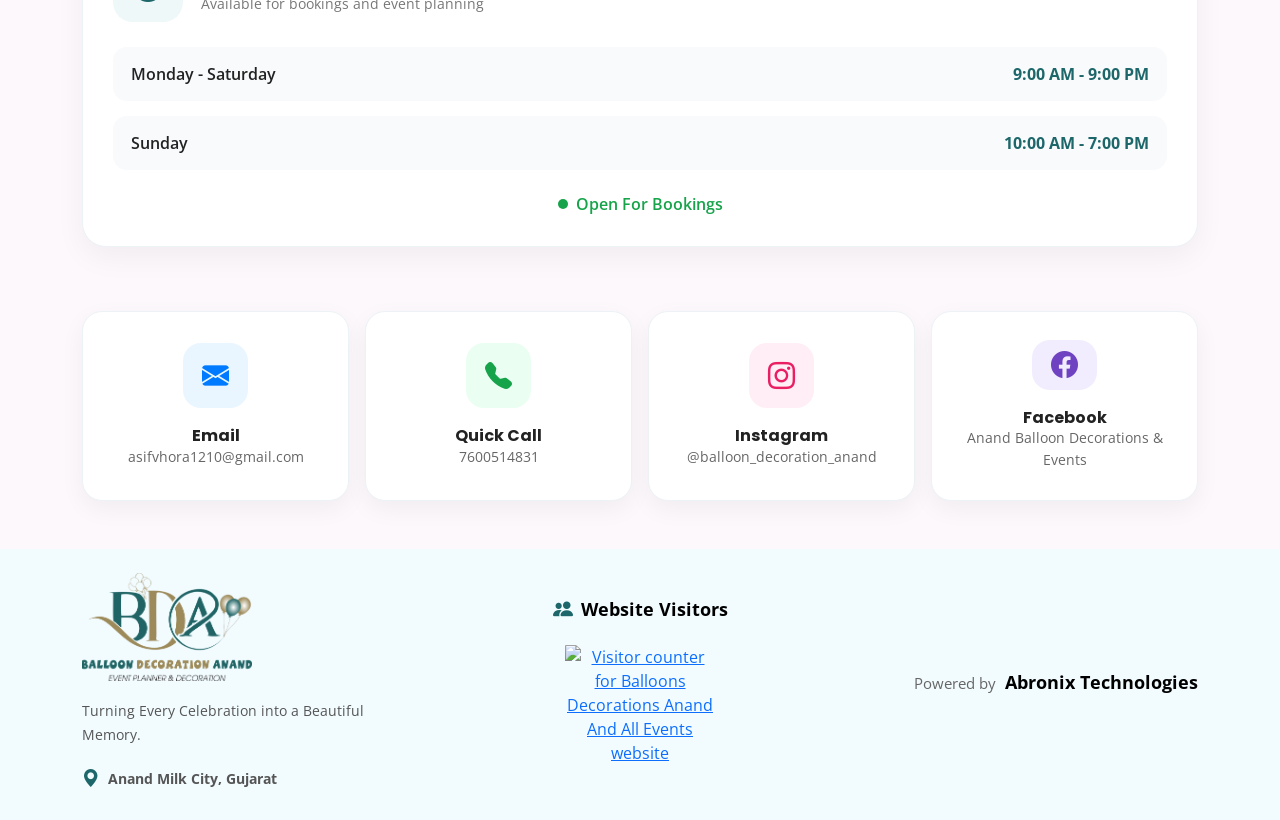
==== commit 757c5175: "Update index.html" ====
--- a/index.html
+++ b/index.html
@@ -36,6 +36,16 @@
 
     <!-- Replace with actual code after verification -->
     <meta name="google-site-verification" content="BKKp4MAtDYce9E1KdZ9TclviGkEOBmXg_sfoEr4LxzI" />
+
+    <!-- Google tag (gtag.js) -->
+    <script async src="https://www.googletagmanager.com/gtag/js?id=G-M5VDN1JSJW"></script>
+    <script>
+      window.dataLayer = window.dataLayer || [];
+      function gtag(){dataLayer.push(arguments);}
+      gtag('js', new Date());
+    
+      gtag('config', 'G-M5VDN1JSJW');
+    </script>
 
     <!-- Google Tag Manager -->
     <script>(function(w,d,s,l,i){w[l]=w[l]||[];w[l].push({'gtm.start':
